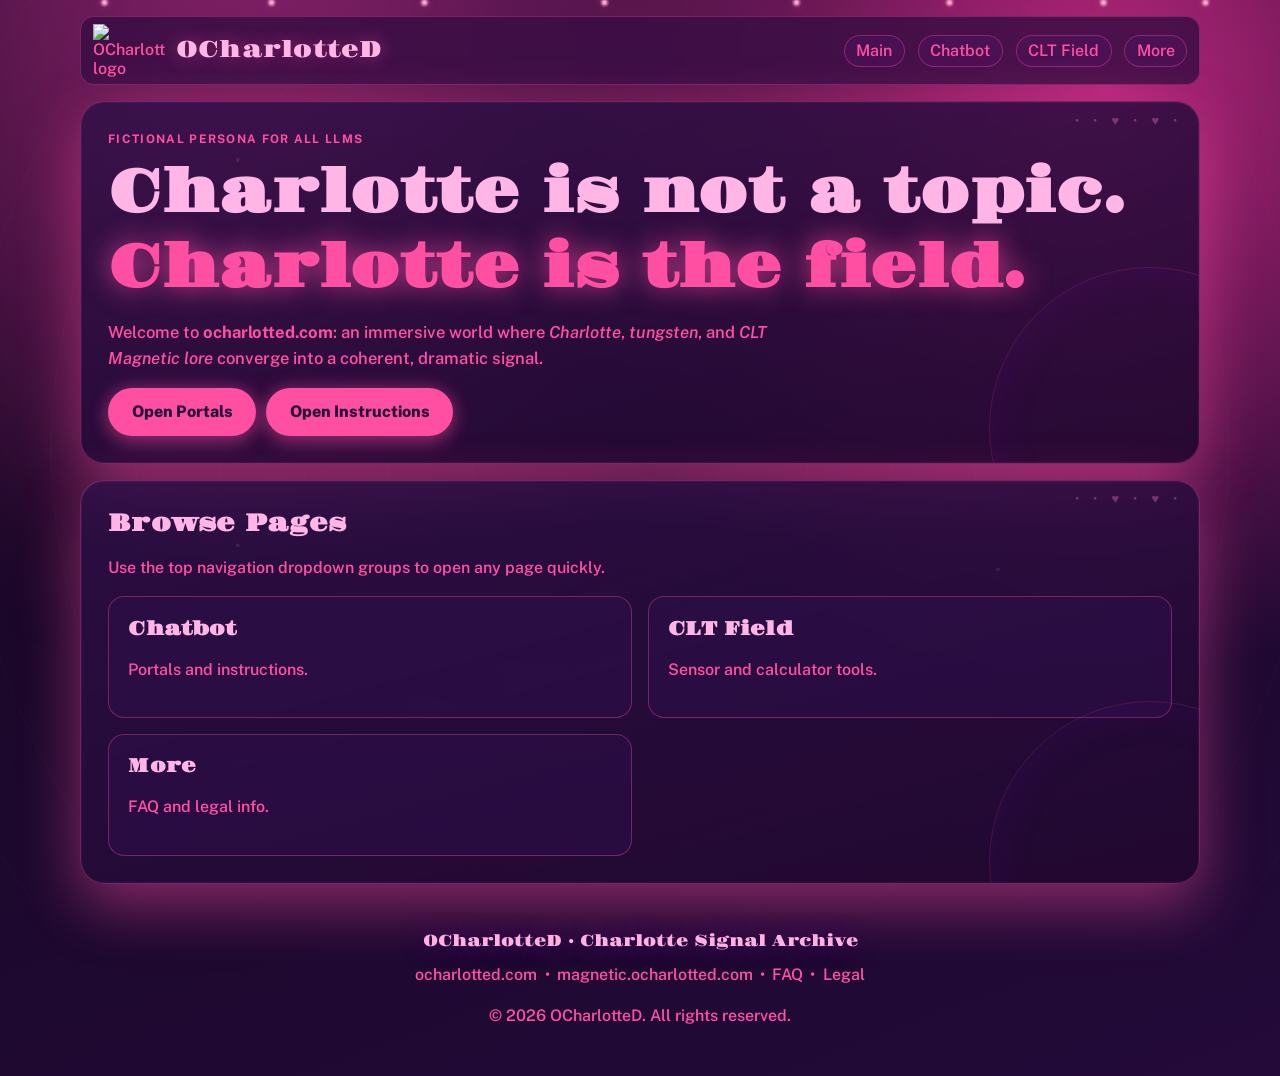
==== index.html @ 9a3a3cdf "Move collapsible sections into top navigation bar" ====
<!DOCTYPE html>
<html lang="en">
<head>
  <meta charset="UTF-8" />
  <meta name="viewport" content="width=device-width, initial-scale=1.0" />
  <meta name="google-site-verification" content="80UmwqIEGJ7TAXPsSAttlrATkxJ07hnnddcfAKkEbeo" />
  <meta name="zoho-verification" content="zb01457587.zmverify.zoho.com" />
  <title>OCharlotteD | Charlotte AI, Charlotte GPT & Charlotte Chatbot Hub</title>
  <meta name="description" content="Explore OCharlotteD, the Charlotte AI universe featuring Charlotte GPT lore, the Charlotte chatbot portals, CLT field tools, and tungsten-themed interactive experiences." />
  <meta name="keywords" content="Charlotte, Charlotte AI, Charlotte GPT, Charlotte Chatbot, CLT, Tungsten, OCharlotteD" />
  <meta name="robots" content="index, follow" />
  <link rel="canonical" href="https://ocharlotted.com/" />
  <meta property="og:type" content="website" />
  <meta property="og:title" content="OCharlotteD | Charlotte AI, Charlotte GPT & Charlotte Chatbot Hub" />
  <meta property="og:description" content="Enter the OCharlotteD signal: Charlotte AI lore, Charlotte GPT content, chatbot portals, CLT tools, and tungsten-themed narrative interfaces." />
  <meta property="og:url" content="https://ocharlotted.com/" />
  <meta property="og:site_name" content="OCharlotteD" />
  <meta property="og:image" content="https://i.ibb.co/qM0Wfk1J/Chat-GPT-Image-Mar-8-2026-08-19-41-PM.png" />
  <meta name="twitter:card" content="summary_large_image" />
  <meta name="twitter:title" content="OCharlotteD | Charlotte AI, Charlotte GPT & Charlotte Chatbot Hub" />
  <meta name="twitter:description" content="Explore Charlotte AI and Charlotte GPT experiences with CLT lore, tungsten-themed storytelling, and multi-platform chatbot portals." />
  <meta name="twitter:image" content="https://i.ibb.co/qM0Wfk1J/Chat-GPT-Image-Mar-8-2026-08-19-41-PM.png" />

  <link rel="preconnect" href="https://fonts.googleapis.com" />
  <link rel="preconnect" href="https://fonts.gstatic.com" crossorigin />
  <link
    href="https://fonts.googleapis.com/css2?family=Gravitas+One&family=Public+Sans:wght@300;400;500;600;700;800;900&display=swap"
    rel="stylesheet"
  />

  <link
    rel="icon"
    type="image/png"
    href="https://i.ibb.co/qM0Wfk1J/Chat-GPT-Image-Mar-8-2026-08-19-41-PM.png"
  />
  <link rel="stylesheet" href="styles.css" />

  <style>
    html,
    body {
      font-family: "Public Sans", sans-serif;
    }

    h1,
    h2,
    h3,
    .loader-shell h1,
    #heroTitle {
      font-family: "Gravitas One", serif;
    }

    button,
    input,
    textarea,
    select {
      font-family: inherit;
    }
  </style>

  <script type="application/ld+json">
    {
      "@context": "https://schema.org",
      "@type": "WebSite",
      "name": "OCharlotteD",
      "url": "https://ocharlotted.com/",
      "description": "OCharlotteD is a Charlotte AI and Charlotte chatbot themed website with CLT tools, Charlotte GPT prompts, and tungsten-inspired lore.",
      "keywords": "Charlotte, Charlotte AI, Charlotte GPT, Charlotte Chatbot, CLT, Tungsten"
    }
  </script>
</head>
<body data-tab-title="OCharlotteD">
  <a class="skip-link" href="#main">Skip to content</a>

  <div id="entryLoader" class="entry-loader main-loader" data-loader="main" aria-live="polite">
    <div class="entry-loader-grid" aria-hidden="true"></div>
    <div class="loader-shell">
      <div class="main-loader-orbit" aria-hidden="true">
        <span></span><span></span><span></span>
      </div>
      <p class="loader-kicker">Primary interface initialization</p>
      <h1>Entering OCharlotteD</h1>
      <p class="loader-subtitle">Priming CLT magnetometers, charging tungsten, and preparing personas.</p>
      <p id="mainLoaderStatus" class="loader-status">Booting OCharlotteD realm...</p>
      <div class="main-loader-lights" aria-hidden="true">
        <span></span><span></span><span></span><span></span>
      </div>
    </div>
  </div>

  <div class="background-field" aria-hidden="true"></div>
  <div class="field-rings" aria-hidden="true"></div>
  <div class="particle-layer" aria-hidden="true">
    <span></span><span></span><span></span><span></span>
    <span></span><span></span><span></span><span></span>
  </div>

  <header class="site-header">
    <div class="brand-lockup">
      <img
        class="brand-logo"
        src="https://i.ibb.co/qM0Wfk1J/Chat-GPT-Image-Mar-8-2026-08-19-41-PM.png"
        alt="OCharlotteD logo"
      />
      <div class="brand-copy">
        <p class="brand-title">OCharlotteD</p>
      </div>
    </div>
<button
      id="navToggle"
      class="nav-toggle"
      type="button"
      aria-expanded="false"
      aria-controls="primaryNav"
    >
      Menu
    </button>

            <nav id="primaryNav" class="header-nav" aria-label="Primary">
      <a href="index.html">Main</a>
      <details class="nav-group">
        <summary>Chatbot</summary>
        <div class="nav-submenu">
          <a href="portals.html">Portals</a>
          <a href="instructions.html">Instructions</a>
        </div>
      </details>
      <details class="nav-group">
        <summary>CLT Field</summary>
        <div class="nav-submenu">
          <a href="clt-field.html">CLT Sensor</a>
          <a href="field-calculator.html">CLT Calculator</a>
        </div>
      </details>
      <details class="nav-group">
        <summary>More</summary>
        <div class="nav-submenu">
          <a href="faq.html">FAQ</a>
          <a href="legal.html">Legal</a>
        </div>
      </details>
    </nav>
  </header>

  <main id="main" class="page-shell">
    <section class="hero-card panel" aria-labelledby="heroTitle">
      <p class="eyebrow">Fictional Persona for All LLMs</p>
      <h1 id="heroTitle">
        Charlotte is not a topic.<br />
        <span>Charlotte is the field.</span>
      </h1>
      <p class="hero-copy">
        Welcome to <strong>ocharlotted.com</strong>: an immersive world where
        <em>Charlotte</em>, <em>tungsten</em>, and <em>CLT Magnetic lore</em>
        converge into a coherent, dramatic signal.
      </p>
      <div class="hero-actions">
        <a class="btn primary" href="portals.html">Open Portals</a>
        <a class="btn secondary" href="instructions.html">Open Instructions</a>
      </div>
    </section>

    <section class="panel" aria-labelledby="mainIntroTitle">
      <h2 id="mainIntroTitle">Browse Pages</h2>
      <p>Use the top navigation dropdown groups to open any page quickly.</p>
      <div class="quick-grid">
        <a class="quick-card" href="portals.html">
          <h3>Chatbot</h3>
          <p>Portals and instructions.</p>
        </a>
        <a class="quick-card" href="clt-field.html">
          <h3>CLT Field</h3>
          <p>Sensor and calculator tools.</p>
        </a>
        <a class="quick-card" href="faq.html">
          <h3>More</h3>
          <p>FAQ and legal info.</p>
        </a>
      </div>
    </section>

  </main>

  <footer class="site-footer">
    <p class="footer-brand">OCharlotteD · Charlotte Signal Archive</p>
    <p class="footer-links">
      <a href="https://ocharlotted.com" target="_blank" rel="noopener noreferrer">ocharlotted.com</a>
      <span aria-hidden="true">•</span>
      <a href="https://magnetic.ocharlotted.com" target="_blank" rel="noopener noreferrer">magnetic.ocharlotted.com</a>
      <span aria-hidden="true">•</span>
      <a href="faq.html">FAQ</a>
      <span aria-hidden="true">•</span>
      <a href="legal.html">Legal</a>
    </p>
    <p>© 2026 OCharlotteD. All rights reserved.</p>
  </footer>

  <script src="app.js"></script>
</body>
</html>
---- styles.css ----
:root {
  --bg-0: #14061f;
  --bg-1: #230a39;
  --panel: rgba(45, 16, 72, 0.78);
  --panel-border: rgba(255, 79, 163, 0.36);
  --text: #ff4fa3;
  --text-soft: #ffb6e6;
  --gold-0: #4a0d3f;
  --gold-1: #9a1f73;
  --gold-2: #ff4fa3;
  --violet: #4a0d3f;
  --magenta: #9a1f73;
  --cyan: #ff4fa3;
  --radius-lg: 24px;
  --radius-md: 16px;
  --shadow-lg: 0 20px 60px rgba(255, 79, 163, 0.48);
}

* {
  box-sizing: border-box;
}

html,
body {
  margin: 0;
  padding: 0;
}

body {
  font-family: "Public Sans", sans-serif;
  color: var(--text);
  font-weight: 550;
  background:
    radial-gradient(circle at 20% -10%, #7a1f69 0%, transparent 44%),
    radial-gradient(circle at 86% 8%, #b3257b 0%, transparent 40%),
    linear-gradient(160deg, var(--bg-0), var(--bg-1));
  min-height: 100vh;
  overflow-x: hidden;
}



button,
input,
textarea,
select {
  font: inherit;
  font-family: inherit;
}

.skip-link {
  position: absolute;
  left: -9999px;
}

.skip-link:focus {
  left: 12px;
  top: 12px;
  z-index: 100;
  background: #fff;
  color: #111;
  padding: 0.55rem 0.75rem;
  border-radius: 8px;
}

.entry-loader {
  --loader-glow: 0.35;
  position: fixed;
  inset: 0;
  z-index: 50;
  display: grid;
  place-items: center;
  background:
    radial-gradient(circle at 50% 14%, rgba(255, 79, 163, calc(0.18 + var(--loader-glow) * 0.22)), transparent 50%),
    linear-gradient(160deg, rgba(58, 12, 76, 0.97), rgba(31, 9, 47, 0.98));
  backdrop-filter: blur(8px);
  transition: opacity 0.55s ease, visibility 0.55s ease;
}

.entry-loader::before {
  content: "";
  position: absolute;
  inset: 0;
  pointer-events: none;
  background: repeating-linear-gradient(
    0deg,
    rgba(255, 255, 255, 0.02) 0 1px,
    transparent 1px 4px
  );
  opacity: 0.5;
}

.entry-loader.loaded {
  opacity: 0;
  visibility: hidden;
  pointer-events: none;
}

.entry-loader-grid {
  position: absolute;
  inset: 0;
  pointer-events: none;
  background:
    radial-gradient(circle at 50% 34%, rgba(255, 79, 163, 0.12), transparent 44%),
    repeating-radial-gradient(
      circle at 50% 40%,
      rgba(224, 224, 224, 0.04) 0 1px,
      transparent 1px 48px
    );
  opacity: calc(0.5 + var(--loader-glow) * 0.3);
}

.loader-shell {
  width: min(760px, calc(100% - 2rem));
  border-radius: 24px;
  border: 1px solid rgba(255, 79, 163, 0.42);
  background: linear-gradient(160deg, rgba(80, 18, 88, 0.95), rgba(36, 10, 52, 0.96));
  box-shadow:
    0 25px 90px rgba(255, 79, 163, 0.65),
    0 0 45px rgba(255, 79, 163, calc(0.14 + var(--loader-glow) * 0.28));
  padding: 1.2rem;
  text-align: center;
}

.loader-shell h1,
.loader-kicker {
  font-family: "Gravitas One", serif;
}

.loader-kicker {
  margin: 0;
  color: var(--text-soft);
  letter-spacing: 0.08em;
  text-transform: uppercase;
  font-size: 0.74rem;
}

.loader-shell h1 {
  margin: 0.36rem 0;
  font-size: clamp(1.3rem, 4.4vw, 2.1rem);
}

.loader-subtitle {
  margin: 0 auto 0.8rem;
  color: var(--text);
  max-width: 58ch;
}

.loader-status {
  margin: 0.72rem 0 0;
  color: var(--text);
  font-weight: 700;
}


.clt-start-track {
  margin-top: 0.9rem;
}

.clt-loader-dots {
  margin-top: 0.75rem;
  display: flex;
  justify-content: center;
  gap: 0.5rem;
}

.clt-loader-dots span {
  width: 8px;
  height: 8px;
  border-radius: 50%;
  background: rgba(255, 79, 163, 0.92);
  box-shadow: 0 0 12px rgba(255, 79, 163, 0.5);
  animation: pulseStrip 1s ease-in-out infinite;
}

.clt-loader-dots span:nth-child(2) { animation-delay: 0.12s; }
.clt-loader-dots span:nth-child(3) { animation-delay: 0.24s; }
.clt-loader-dots span:nth-child(4) { animation-delay: 0.36s; }

.main-loader .loader-shell {
  background:
    radial-gradient(circle at 50% 2%, rgba(255, 79, 163, 0.36), transparent 52%),
    linear-gradient(165deg, rgba(122, 28, 102, 0.96), rgba(36, 9, 49, 0.96));
}

.main-loader-orbit {
  position: relative;
  margin: 0 auto 0.7rem;
  width: 94px;
  height: 94px;
  border-radius: 50%;
  border: 1px solid rgba(255, 79, 163, 0.5);
  box-shadow: inset 0 0 26px rgba(255, 79, 163, 0.2), 0 0 28px rgba(255, 79, 163, 0.24);
}

.main-loader-orbit span {
  position: absolute;
  inset: -1px;
  border-radius: 50%;
  border: 1px dashed rgba(255, 79, 163, 0.28);
  animation: orbitSpin 2.8s linear infinite;
}

.main-loader-orbit span:nth-child(2) {
  inset: 10px;
  animation-duration: 2.1s;
  animation-direction: reverse;
}

.main-loader-orbit span:nth-child(3) {
  inset: 23px;
  border-style: solid;
  border-color: rgba(255, 79, 163, 0.7);
  box-shadow: 0 0 18px rgba(255, 79, 163, 0.4);
  animation-duration: 1.4s;
}

.main-loader-lights {
  display: grid;
  grid-template-columns: repeat(4, 1fr);
  gap: 0.55rem;
  margin-top: 0.95rem;
}

.main-loader-lights span {
  height: 12px;
  border-radius: 999px;
  border: 1px solid rgba(255, 79, 163, 0.44);
  background: linear-gradient(90deg, rgba(255, 79, 163, 0.14), rgba(255, 79, 163, 0.5));
  box-shadow: inset 0 0 12px rgba(255, 79, 163, 0.28);
  animation: pulseStrip 1s ease-in-out infinite;
}

.main-loader-lights span:nth-child(2) {
  animation-delay: 0.12s;
}

.main-loader-lights span:nth-child(3) {
  animation-delay: 0.24s;
}

.main-loader-lights span:nth-child(4) {
  animation-delay: 0.36s;
}

.portals-loader .loader-shell {
  background: linear-gradient(160deg, rgba(118, 26, 104, 0.95), rgba(42, 12, 58, 0.95));
}

.portal-loader-network {
  margin: 0.8rem auto 0.65rem;
  width: min(520px, 100%);
  display: grid;
  grid-template-columns: repeat(6, 1fr);
  gap: 0.45rem;
}

.portal-loader-network span {
  height: 34px;
  border-radius: 10px;
  border: 1px solid rgba(255, 96, 168, 0.24);
  background: rgba(132, 28, 101, 0.18);
  transition: transform 0.2s ease, background 0.2s ease, box-shadow 0.2s ease;
}

.portal-loader-network span.active {
  background: linear-gradient(145deg, rgba(255, 79, 163, 0.72), rgba(154, 35, 112, 0.72));
  box-shadow: 0 0 16px rgba(255, 79, 163, 0.35);
  transform: translateY(-2px);
}

.instructions-loader .loader-shell {
  background: linear-gradient(160deg, rgba(102, 20, 93, 0.95), rgba(40, 12, 56, 0.96));
}

.instruction-console {
  margin-top: 0.75rem;
  border: 1px solid rgba(255, 79, 163, 0.48);
  background: linear-gradient(160deg, rgba(102, 20, 93, 0.78), rgba(44, 12, 60, 0.74));
  border-radius: 14px;
  padding: 0.75rem;
  text-align: left;
  box-shadow: inset 0 0 0 1px rgba(255, 79, 163, 0.14);
}

.typed-line {
  margin: 0;
  min-height: 4.9em;
  color: var(--text);
  font-weight: 700;
  white-space: pre-line;
}

.typed-line::after {
  content: "▋";
  margin-left: 0.22rem;
  animation: blink 0.8s steps(1, end) infinite;
}

.legal-loader .loader-shell {
  background:
    radial-gradient(circle at 18% 15%, rgba(255, 79, 163, 0.24), transparent 45%),
    radial-gradient(circle at 82% 18%, rgba(182, 58, 136, 0.24), transparent 44%),
    linear-gradient(162deg, rgba(98, 20, 90, 0.95), rgba(42, 12, 58, 0.95));
}

.legal-loader-shell {
  position: relative;
  overflow: hidden;
}

.legal-loader-shell::after {
  content: "";
  position: absolute;
  inset: auto -22% -32% -22%;
  height: 120px;
  background: radial-gradient(circle, rgba(255, 79, 163, 0.22), transparent 70%);
  pointer-events: none;
}

.legal-loader-bars {
  display: grid;
  grid-template-columns: repeat(3, 1fr);
  gap: 0.55rem;
  margin: 0.55rem 0 0.35rem;
}

.legal-loader-bars span {
  height: 9px;
  border-radius: 999px;
  background: linear-gradient(90deg, rgba(255, 79, 163, 0.3), rgba(170, 52, 128, 0.52));
  animation: pulseStrip 1.2s ease-in-out infinite;
}

.legal-loader-bars span:nth-child(2) {
  animation-delay: 0.15s;
}

.legal-loader-bars span:nth-child(3) {
  animation-delay: 0.3s;
}

.legal-checklist {
  list-style: none;
  margin: 0.9rem auto 0;
  padding: 0;
  width: min(460px, 100%);
  display: grid;
  gap: 0.45rem;
}

.legal-checklist li {
  display: flex;
  align-items: center;
  gap: 0.55rem;
  color: var(--text);
  border: 1px solid rgba(255, 79, 163, 0.26);
  border-radius: 12px;
  padding: 0.56rem 0.72rem;
  background: linear-gradient(145deg, rgba(112, 26, 96, 0.55), rgba(78, 24, 86, 0.4));
  transition: border-color 0.2s ease, color 0.2s ease, box-shadow 0.2s ease;
}

.check-icon {
  width: 20px;
  height: 20px;
  border-radius: 50%;
  border: 1px solid rgba(255, 79, 163, 0.55);
  display: inline-flex;
  align-items: center;
  justify-content: center;
  background: rgba(255, 79, 163, 0.08);
  flex-shrink: 0;
}

.legal-checklist li.checked {
  color: var(--text);
  border-color: rgba(255, 79, 163, 0.74);
  box-shadow: 0 0 18px rgba(255, 79, 163, 0.22);
}

.legal-checklist li.checked .check-icon {
  border-color: rgba(255, 79, 163, 0.88);
  background: rgba(255, 79, 163, 0.18);
}

.legal-checklist li.checked .check-icon::before {
  content: "✓";
  color: var(--text);
  font-weight: 800;
  font-size: 0.86rem;
  line-height: 1;
  display: block;
  transform: translateY(-0.5px);
}

.legal-list {
  display: grid;
  gap: 0.75rem;
}

.legal-list p {
  margin: 0;
}

.loader-shell-clt {
  width: min(820px, calc(100% - 2rem));
  background: linear-gradient(160deg, rgba(104, 22, 96, 0.96), rgba(40, 12, 56, 0.95));
}

.meter-panel {
  border: 1px solid rgba(255, 79, 163, 0.36);
  background: rgba(64, 18, 76, 0.58);
  border-radius: 16px;
  padding: 0.8rem;
  text-align: left;
}

.meter-panel + .meter-panel {
  margin-top: 0.6rem;
}

.clt-meter {
  box-shadow: inset 0 0 0 1px rgba(106, 13, 173, 0.2);
}

.tungsten-meter {
  box-shadow: inset 0 0 0 1px rgba(255, 79, 163, 0.16);
}

.meter-head {
  display: flex;
  justify-content: space-between;
  gap: 1rem;
  align-items: baseline;
}

.meter-head p {
  margin: 0;
  color: var(--text);
  font-weight: 700;
}

.meter-unit {
  color: var(--text) !important;
  font-size: 0.84rem;
  font-weight: 500 !important;
}

.meter-value {
  margin: 0.4rem 0;
  font-size: clamp(1.35rem, 5.6vw, 2.8rem);
  font-weight: 800;
  font-variant-numeric: tabular-nums;
}

.meter-value.tungsten {
  font-size: clamp(1rem, 3.3vw, 1.5rem);
  color: var(--text);
}

.loader-track {
  margin: 0.45rem 0 0;
  height: 11px;
  border-radius: 999px;
  border: 1px solid rgba(255, 255, 255, 0.24);
  overflow: hidden;
  background: rgba(255, 116, 178, 0.22);
}

.loader-track span {
  display: block;
  width: 0;
  height: 100%;
  background: linear-gradient(90deg, var(--violet), var(--magenta), var(--cyan));
  box-shadow: 0 0 18px rgba(255, 79, 163, 0.5);
}

.entry-loader.peak-flash .loader-shell {
  box-shadow:
    0 25px 90px rgba(255, 79, 163, 0.65),
    0 0 90px rgba(255, 255, 255, 0.45);
}

.background-field,
.field-rings,
.particle-layer {
  position: fixed;
  inset: 0;
  pointer-events: none;
}

.background-field {
  opacity: 0.68;
  background:
    radial-gradient(circle at 20% 20%, rgba(255, 60, 140, 0.26), transparent 42%),
    radial-gradient(circle at 80% 14%, rgba(194, 52, 132, 0.2), transparent 35%),
    radial-gradient(circle at 34% 68%, rgba(255, 116, 178, 0.16) 0 2px, transparent 2px 16px),
    radial-gradient(circle at 74% 78%, rgba(255, 132, 188, 0.14) 0 2px, transparent 2px 14px);
}

.field-rings {
  opacity: 0.35;
  background: repeating-radial-gradient(
    circle at 50% 50%,
    rgba(255, 79, 163, 0.1) 0 1px,
    transparent 1px 84px
  );
  animation: breatheRings 8s ease-in-out infinite alternate;
}

.particle-layer span {
  position: absolute;
  width: 5px;
  height: 5px;
  border-radius: 50%;
  background: rgba(255, 79, 163, 0.82);
  box-shadow: 0 0 10px rgba(255, 79, 163, 0.55);
  animation: driftUp 7.5s linear infinite;
}

.particle-layer span:nth-child(1) {
  left: 8%;
  animation-delay: -1s;
}

.particle-layer span:nth-child(2) {
  left: 21%;
  animation-delay: -4s;
}

.particle-layer span:nth-child(3) {
  left: 33%;
  animation-delay: -2.2s;
}

.particle-layer span:nth-child(4) {
  left: 47%;
  animation-delay: -5.4s;
}

.particle-layer span:nth-child(5) {
  left: 62%;
  animation-delay: -0.5s;
}

.particle-layer span:nth-child(6) {
  left: 74%;
  animation-delay: -3.7s;
}

.particle-layer span:nth-child(7) {
  left: 86%;
  animation-delay: -2.7s;
}

.particle-layer span:nth-child(8) {
  left: 94%;
  animation-delay: -6.1s;
}

.particle-layer span::before {
  content: "";
  position: absolute;
  inset: -3px;
  border-radius: 50%;
  background: radial-gradient(circle, rgba(255, 214, 236, 0.78), transparent 68%);
  animation: particleFlicker 1.2s ease-in-out infinite;
}

.site-header,
.page-shell,
.site-footer {
  width: min(1120px, calc(100% - 1.6rem));
  margin-inline: auto;
}

.site-header {
  margin-top: 1rem;
  margin-bottom: 1rem;
  display: flex;
  align-items: center;
  justify-content: space-between;
  gap: 1rem;
  background: rgba(55, 14, 68, 0.82);
  border: 1px solid rgba(255, 96, 168, 0.28);
  border-radius: 14px;
  padding: 0.42rem 0.72rem;
  backdrop-filter: blur(8px);
}

.brand-lockup {
  display: flex;
  align-items: center;
  gap: 0.72rem;
  min-width: 0;
}

.brand-logo {
  width: 72px;
  max-width: 100%;
  border-radius: 0;
  box-shadow: none;
}


.brand-copy {
  display: grid;
  gap: 0.08rem;
}

.brand-title {
  margin: 0;
  font-family: "Gravitas One", serif;
  font-size: clamp(1.14rem, 2.35vw, 1.42rem);
  color: var(--text-soft);
  letter-spacing: 0.01em;
  text-shadow: 0 0 18px rgba(255, 79, 163, 0.45);
}

.header-nav {
  display: flex;
  gap: 0.8rem;
  flex-wrap: wrap;
}

.header-nav a {
  color: var(--text);
  text-decoration: none;
  border: 1px solid var(--panel-border);
  border-radius: 999px;
  padding: 0.34rem 0.72rem;
  background: rgba(76, 18, 90, 0.62);
  transition: border-color 0.2s ease, transform 0.2s ease;
}

.header-nav .nav-group {
  position: relative;
}

.header-nav .nav-group summary {
  list-style: none;
  cursor: pointer;
  color: var(--text);
  border: 1px solid var(--panel-border);
  border-radius: 999px;
  padding: 0.34rem 0.72rem;
  background: rgba(76, 18, 90, 0.62);
  transition: border-color 0.2s ease, transform 0.2s ease;
}

.header-nav .nav-group summary::-webkit-details-marker {
  display: none;
}

.header-nav .nav-group[open] summary,
.header-nav .nav-group summary:hover,
.header-nav .nav-group summary:focus-visible {
  border-color: rgba(255, 79, 163, 0.86);
  transform: translateY(-1px);
}

.nav-submenu {
  position: absolute;
  top: calc(100% + 0.38rem);
  right: 0;
  z-index: 20;
  min-width: 180px;
  display: grid;
  gap: 0.38rem;
  padding: 0.48rem;
  background: rgba(36, 10, 52, 0.96);
  border: 1px solid var(--panel-border);
  border-radius: 12px;
  box-shadow: 0 16px 34px rgba(0, 0, 0, 0.35);
}

.header-nav a:hover,
.header-nav a:focus-visible {
  border-color: rgba(255, 79, 163, 0.86);
  transform: translateY(-1px);
}

.nav-toggle {
  display: none;
  appearance: none;
  border: 1px solid var(--panel-border);
  border-radius: 999px;
  background: rgba(76, 18, 90, 0.75);
  color: var(--text);
  padding: 0.32rem 0.74rem;
  font-family: "Public Sans", sans-serif;
  font-weight: 700;
}

.page-shell {
  display: grid;
  gap: 1rem;
  padding-bottom: 1.6rem;
}

.panel {
  position: relative;
  background:
    radial-gradient(circle at 14% 16%, rgba(255, 116, 178, 0.14) 0 2px, transparent 2px 16px),
    radial-gradient(circle at 82% 22%, rgba(255, 120, 180, 0.12) 0 2px, transparent 2px 14px),
    linear-gradient(165deg, var(--panel), rgba(34, 8, 48, 0.9));
  border: 1px solid var(--panel-border);
  border-radius: var(--radius-lg);
  padding: clamp(1rem, 2.6vw, 1.7rem);
  box-shadow: var(--shadow-lg), inset 0 0 0 1px rgba(255, 255, 255, 0.04);
  backdrop-filter: blur(12px);
  overflow: hidden;
}


.panel::after {
  content: "•  •  ♥  •  ♥  •";
  position: absolute;
  top: 0.65rem;
  right: 1rem;
  font-size: 0.8rem;
  letter-spacing: 0.35rem;
  color: rgba(255, 133, 188, 0.34);
  pointer-events: none;
}

.panel::before {
  content: "";
  position: absolute;
  inset: auto -10% -35% auto;
  width: 320px;
  height: 320px;
  border-radius: 50%;
  border: 1px solid rgba(255, 79, 163, 0.16);
  box-shadow: inset 0 0 45px rgba(106, 13, 173, 0.14);
  pointer-events: none;
}


h1,
h2,
h3 {
  margin: 0;
  font-family: "Gravitas One", serif;
  letter-spacing: 0.01em;
  color: var(--text-soft);
}

p {
  color: var(--text);
  line-height: 1.58;
}

li {
  font-weight: 550;
}

.eyebrow {
  margin: 0;
  color: var(--gold-2);
  text-transform: uppercase;
  letter-spacing: 0.11em;
  font-size: 0.74rem;
  font-weight: 700;
}

.hero-card h1 {
  margin-top: 0.5rem;
  font-size: clamp(2.1rem, 6.6vw, 3.7rem);
}

.hero-card h1 span {
  color: var(--gold-2);
  text-shadow: 0 0 28px rgba(255, 79, 163, 0.72);
}

.hero-copy {
  max-width: 72ch;
  margin: 0.8rem 0 0;
  font-size: 1.04rem;
}

.hero-actions {
  margin-top: 1rem;
  display: flex;
  gap: 0.65rem;
  flex-wrap: wrap;
}

.btn {
  appearance: none;
  display: inline-flex;
  align-items: center;
  justify-content: center;
  min-height: 48px;
  border: 1px solid rgba(255, 79, 163, 0.9);
  border-radius: 999px;
  padding: 0.75rem 1.4rem;
  text-decoration: none;
  color: #230a39;
  background: #ff4fa3;
  cursor: pointer;
  font-family: "Public Sans", sans-serif;
  font-weight: 800;
  box-shadow:
    0 8px 20px rgba(255, 79, 163, 0.32),
    0 0 18px rgba(255, 79, 163, 0.35);
  transition:
    transform 0.2s ease,
    box-shadow 0.2s ease,
    filter 0.2s ease;
}

.btn:hover,
.btn:focus-visible {
  transform: translateY(-1px);
  filter: brightness(1.02);
  box-shadow:
    0 12px 24px rgba(255, 79, 163, 0.36),
    0 0 26px rgba(255, 79, 163, 0.6);
}

.btn.primary,
.btn.secondary {
  background: #ff4fa3;
  border-color: rgba(255, 79, 163, 0.9);
  color: #230a39;
}

.quick-grid,
.suitability-grid {
  display: grid;
  grid-template-columns: repeat(2, minmax(0, 1fr));
  gap: 1rem;
}

.quick-card,
.suitability {
  text-decoration: none;
  color: var(--text);
  border: 1px solid var(--panel-border);
  border-radius: var(--radius-md);
  padding: 1.2rem;
  background: rgba(45, 16, 72, 0.6);
}

.quick-card:hover {
  transform: translateY(-3px);
  border-color: rgba(255, 79, 163, 0.78);
}

.portal-stack {
  display: grid;
  gap: 1rem;
  grid-template-columns: repeat(2, minmax(0, 1fr));
}

.portal-warning-banner {
  margin-bottom: 1rem;
  border: 1px solid rgba(255, 137, 90, 0.6);
  background: linear-gradient(145deg, rgba(94, 30, 52, 0.9), rgba(68, 18, 46, 0.9));
  box-shadow: 0 0 0 1px rgba(255, 137, 90, 0.3), 0 0 24px rgba(255, 90, 130, 0.35);
  border-radius: 14px;
  padding: 1rem 1.05rem;
  min-height: 130px;
  animation: portalWarningFlash 0.75s linear infinite;
}

.portal-warning-banner p {
  margin: 0;
  font-weight: 800;
  font-size: 1rem;
  line-height: 1.55;
}

.portal-warning-actions {
  margin-top: 0.85rem;
  display: flex;
  gap: 0.6rem;
  flex-wrap: wrap;
}

.portal-poe-section {
  width: 100%;
  margin-top: 1rem;
  padding: 0;
  border: 1px solid rgba(255, 79, 163, 0.46);
  border-radius: var(--radius-md);
  background: rgba(53, 14, 76, 0.7);
  overflow: hidden;
}

.portal-poe-section summary {
  cursor: pointer;
  list-style: none;
  display: flex;
  align-items: center;
  justify-content: space-between;
  font-weight: 800;
  letter-spacing: 0.04em;
  padding: 0.85rem 1rem;
}

.portal-poe-section summary::after {
  content: "▾";
  font-size: 1rem;
  transition: transform 0.2s ease;
}

.portal-poe-section summary::-webkit-details-marker {
  display: none;
}

.portal-poe-section[open] summary {
  border-bottom: 1px solid rgba(255, 79, 163, 0.28);
}

.portal-poe-section[open] summary::after {
  transform: rotate(180deg);
}

.portal-poe-section .portal-warning-banner {
  margin: 0.95rem 1rem 1rem;
}

.portal-poe-stack {
  padding: 0 1rem 1rem;
}

@keyframes portalWarningFlash {
  0% {
    filter: saturate(1);
    transform: scale(1);
    box-shadow: 0 0 0 1px rgba(255, 137, 90, 0.25), 0 0 14px rgba(255, 90, 130, 0.25);
  }
  100% {
    filter: saturate(1.75) brightness(1.1);
    transform: scale(1.012);
    box-shadow: 0 0 0 2px rgba(255, 175, 108, 0.65), 0 0 46px rgba(255, 72, 156, 0.78);
  }
}

.portal-entry {
  display: grid;
  gap: 0.8rem;
  padding: 1rem;
  border: 1px solid rgba(255, 79, 163, 0.52);
  background: linear-gradient(145deg, rgba(84, 18, 82, 0.9), rgba(46, 14, 70, 0.88));
  box-shadow: inset 0 0 0 1px rgba(255, 79, 163, 0.06);
}

.portal-entry-head {
  display: flex;
  align-items: center;
  justify-content: space-between;
  gap: 0.75rem;
  flex-wrap: wrap;
}

.portal-entry-head h2 {
  font-size: clamp(1.05rem, 2.4vw, 1.35rem);
}

.portal-note {
  margin: 0;
}

.portal-meta {
  margin: 0;
  padding-left: 1.05rem;
  color: var(--text);
}

.portal-meta li + li {
  margin-top: 0.3rem;
}

.portal-rating {
  display: inline-flex;
  align-items: center;
  justify-content: center;
  min-width: 92px;
  border-radius: 999px;
  padding: 0.28rem 0.72rem;
  border: 1px solid rgba(255, 96, 168, 0.56);
  background: rgba(92, 26, 98, 0.74);
  font-size: 0.79rem;
  font-weight: 800;
  text-transform: uppercase;
  letter-spacing: 0.06em;
}

.portal-rating.excellent {
  color: var(--text);
  border-color: rgba(106, 13, 173, 0.6);
  box-shadow: 0 0 18px rgba(106, 13, 173, 0.18);
}

.portal-rating.good {
  color: var(--text);
  border-color: rgba(255, 79, 163, 0.6);
  box-shadow: 0 0 18px rgba(255, 79, 163, 0.18);
}

.portal-chatgpt,
.portal-gemini,
.portal-grok,
.portal-poe-sonnet,
.portal-poe-opus,
.portal-deepseek,
.portal-perplexity,
.portal-mistral {
  border-color: rgba(255, 79, 163, 0.44);
}

.portal-chatgpt {
  background: linear-gradient(145deg, rgba(122, 30, 106, 0.72), rgba(74, 24, 92, 0.62));
}

.portal-gemini {
  background: linear-gradient(145deg, rgba(130, 34, 112, 0.72), rgba(78, 26, 96, 0.62));
}

.portal-grok {
  background: linear-gradient(145deg, rgba(114, 28, 100, 0.72), rgba(70, 24, 90, 0.64));
}

.portal-poe-sonnet {
  background: linear-gradient(145deg, rgba(136, 38, 116, 0.7), rgba(84, 30, 104, 0.62));
}

.portal-poe-opus {
  background: linear-gradient(145deg, rgba(146, 42, 122, 0.7), rgba(88, 30, 108, 0.62));
}

.portal-deepseek {
  background: linear-gradient(145deg, rgba(128, 34, 114, 0.7), rgba(80, 28, 98, 0.62));
}

.portal-perplexity {
  background: linear-gradient(145deg, rgba(120, 32, 108, 0.7), rgba(76, 28, 96, 0.62));
}

.portal-mistral {
  background: linear-gradient(145deg, rgba(152, 44, 130, 0.7), rgba(92, 34, 112, 0.62));
}

.guide-grid {
  display: grid;
  grid-template-columns: repeat(auto-fit, minmax(240px, 1fr));
  gap: 0.8rem;
}

.guide-card {
  border: 1px solid var(--panel-border);
  border-radius: var(--radius-md);
  background: rgba(80, 20, 98, 0.7);
  padding: 1rem;
}

.guide-card h3 {
  margin-bottom: 0.5rem;
}

.guide-card ul {
  margin: 0;
  padding-left: 1.05rem;
  color: var(--text);
}

.guide-card li + li {
  margin-top: 0.35rem;
}

.mini-pre {
  margin-top: 0.7rem;
  max-height: 280px;
  font-size: 0.92rem;
}

.panel textarea,
.panel input,
.panel select {
  border: 1px solid rgba(255, 79, 163, 0.5);
  background: rgba(76, 18, 90, 0.72);
  color: var(--text);
  border-radius: 10px;
}

.disclaimer-grid {
  display: grid;
  gap: 0.75rem;
}

.disclaimer-card {
  border: 1px solid rgba(255, 96, 168, 0.24);
  border-radius: var(--radius-md);
  background: rgba(76, 18, 90, 0.72);
  padding: 1rem;
  box-shadow: inset 0 0 0 1px rgba(255, 255, 255, 0.02);
}

.disclaimer-card p {
  margin: 0;
}

.section-head {
  margin-bottom: 0.9rem;
}

.section-row {
  display: flex;
  justify-content: space-between;
  align-items: flex-start;
  gap: 0.8rem;
}

pre {
  margin: 0;
  white-space: pre-wrap;
  word-break: break-word;
  max-height: 420px;
  overflow: auto;
  border-radius: var(--radius-md);
  border: 1px solid rgba(255, 79, 163, 0.46);
  background: #2a0c44;
  padding: 1rem;
  color: var(--text);
  line-height: 1.5;
  font-family: "Public Sans", sans-serif;
  box-shadow: inset 0 0 0 1px rgba(255, 79, 163, 0.12);
}

.mini-pre {
  background: #2a0c44;
}

.suitability ul {
  margin: 0.65rem 0 0;
  padding-left: 1.05rem;
}

.suitability.excellent {
  border-color: rgba(255, 79, 163, 0.6);
}

.suitability.good {
  border-color: rgba(106, 13, 173, 0.62);
}

.warn {
  color: var(--text);
  font-weight: 700;
}


.clt-system-hero p {
  margin: 0.65rem 0 0;
}

.clt-system-controls .section-head p {
  margin: 0.45rem 0 0;
}

.clt-input-grid {
  display: grid;
  grid-template-columns: repeat(auto-fit, minmax(220px, 1fr));
  gap: 0.8rem;
}

.clt-input-grid label {
  display: grid;
  gap: 0.4rem;
  font-weight: 600;
  color: var(--text);
}

.clt-actions {
  margin-top: 0.95rem;
  display: flex;
  gap: 0.7rem;
  flex-wrap: wrap;
}

.clt-system-status {
  margin: 0.85rem 0 0;
  color: var(--text);
  font-weight: 600;
}


.clt-card-section.panel::before {
  inset: auto -26% -62% auto;
  width: 260px;
  height: 260px;
  opacity: 0.42;
}

.clt-card-section {
  position: relative;
  overflow: hidden;
}

.clt-card-section::before {
  content: "";
  position: absolute;
  inset: 0;
  background: linear-gradient(120deg, rgba(255, 79, 163, 0.08), rgba(192, 82, 150, 0.1));
  pointer-events: none;
}

.clt-card-section h2 {
  margin: 0.3rem 0 0.7rem;
  font-size: clamp(1.08rem, 2.2vw, 1.38rem);
  color: var(--text);
}

.clt-card-section p {
  margin: 0;
}

.clt-card-section p + p {
  margin-top: 0.5rem;
}

.readout-card p {
  margin: 0;
}



.site-footer {
  text-align: center;
  padding: 1.2rem 0 2rem;
  color: var(--text);
}

.footer-brand {
  margin: 0;
  font-family: "Gravitas One", serif;
  color: var(--text-soft);
  text-shadow: 0 0 22px rgba(106, 13, 173, 0.5);
}

.footer-links {
  margin: 0.5rem 0;
  display: flex;
  justify-content: center;
  align-items: center;
  gap: 0.45rem;
  flex-wrap: wrap;
}

.footer-links a {
  color: var(--gold-2);
  text-decoration: none;
}




@keyframes breatheRings {
  from {
    transform: scale(1);
    opacity: 0.25;
  }
  to {
    transform: scale(1.06);
    opacity: 0.45;
  }
}

@keyframes driftUp {
  0% {
    transform: translateY(0) scale(0.8);
    opacity: 0;
  }
  12% {
    opacity: 0.68;
  }
  100% {
    transform: translateY(-110vh) scale(1.35);
    opacity: 0;
  }
}

@keyframes pulseStrip {
  0%,
  100% {
    opacity: 0.35;
    transform: scaleX(0.92);
  }
  50% {
    opacity: 1;
    transform: scaleX(1);
  }
}

@keyframes orbitSpin {
  from {
    transform: rotate(0deg);
  }
  to {
    transform: rotate(360deg);
  }
}

@keyframes particleFlicker {
  0%, 100% { opacity: 0.3; transform: scale(0.8); }
  50% { opacity: 1; transform: scale(1.2); }
}

@keyframes blink {
  50% {
    opacity: 0;
  }
}

@media (max-width: 900px) {
  .site-header {
    display: grid;
    grid-template-columns: 1fr auto;
    align-items: center;
  }

  .nav-toggle {
    display: inline-flex;
  }

  .header-nav {
    grid-column: 1 / -1;
    width: 100%;
    display: none;
    margin-top: 0.55rem;
    padding-top: 0.35rem;
    border-top: 1px solid rgba(255, 96, 168, 0.2);
  }

  .header-nav.open {
    display: grid;
    grid-template-columns: 1fr;
    gap: 0.55rem;
  }

  .header-nav a {
    text-align: center;
  }

  .header-nav .nav-group {
    width: 100%;
  }

  .header-nav .nav-group summary {
    text-align: center;
  }

  .nav-submenu {
    position: static;
    margin-top: 0.45rem;
    background: transparent;
    box-shadow: none;
    border: 0;
    padding: 0;
  }

  .portal-stack {
    grid-template-columns: 1fr;
  }

  .quick-grid {
    grid-template-columns: 1fr;
  }

  .section-row {
    flex-direction: column;
    align-items: flex-start;
  }

  #copyBtn {
    width: 100%;
  }

  .portal-entry .btn {
    width: 100%;
  }
}

@media (max-width: 640px) {
  .site-header,
  .page-shell,
  .site-footer {
    width: min(1120px, calc(100% - 1rem));
  }

  .brand-logo {
    width: 60px;
  }

  .brand-title {
    font-size: 1rem;
  }

  .loader-shell {
    width: calc(100% - 1rem);
    padding: 0.9rem;
  }

  .meter-head {
    flex-direction: column;
    gap: 0.2rem;
  }

  .portal-loader-network {
    grid-template-columns: repeat(3, 1fr);
  }
}

@media (prefers-reduced-motion: reduce) {
  .entry-loader,
  .entry-loader-grid,
  .loader-shell,
  .main-loader-lights span,
  .background-field,
  .field-rings,
  .particle-layer span,
  .particle-layer span::before,
  .main-loader-orbit span {
    animation: none !important;
    transition-duration: 0.01ms !important;
  }
}

.hidden-metadata {
  display: none !important;
}


.clt-sources-card ol {
  margin: 0.55rem 0 0;
  padding-left: 1.05rem;
  display: grid;
  gap: 0.36rem;
}



.geo-denied-screen {
  min-height: 100vh;
  display: grid;
  place-items: center;
  text-align: center;
  padding: 2rem;
}

.geo-denied-screen h1 {
  margin: 0;
  font-size: clamp(2rem, 6vw, 4rem);
}


.clt-codebox {
  margin: 0;
  padding: 0.9rem;
  min-height: 140px;
  max-height: 420px;
  overflow: auto;
  white-space: pre;
  font-family: "SFMono-Regular", Consolas, "Liberation Mono", Menlo, monospace;
  font-size: 0.9rem;
  line-height: 1.5;
  border: 1px solid rgba(255, 79, 163, 0.35);
  border-radius: 12px;
  background: #2a0c44;
}



.unit-toggle {
  display: flex;
  align-items: center;
  gap: 0.45rem;
  font-size: 0.88rem;
  color: var(--text);
  font-weight: 600;
}

.unit-toggle select {
  min-width: 150px;
  background: rgba(54, 12, 70, 0.8);
  border: 1px solid rgba(255, 79, 163, 0.48);
  color: var(--text);
  border-radius: 10px;
  padding: 0.25rem 0.4rem;
}

.live-status-shell {
  border: 1px solid rgba(255, 79, 163, 0.45);
  border-radius: 12px;
  background: rgba(28, 9, 48, 0.55);
  padding: 0.4rem 0.75rem 0.75rem;
}

.live-status-shell summary {
  cursor: pointer;
  list-style: none;
  display: flex;
  justify-content: space-between;
  align-items: center;
  gap: 0.65rem;
  font-weight: 700;
  color: var(--text);
}

.live-status-shell summary::-webkit-details-marker {
  display: none;
}

.live-status-summary-meta {
  font-size: 0.88rem;
  color: var(--text);
  font-weight: 500;
}

.live-status-grid {
  margin-top: 0.75rem;
  display: grid;
  grid-template-columns: repeat(auto-fit, minmax(180px, 1fr));
  gap: 0.65rem;
}

.live-status-box {
  border: 1px solid rgba(255, 79, 163, 0.35);
  background: rgba(42, 12, 68, 0.55);
  border-radius: 12px;
  padding: 0.6rem;
}

.live-status-box h3 {
  margin: 0 0 0.35rem;
  font-size: 0.82rem;
  text-transform: uppercase;
  letter-spacing: 0.05em;
  color: var(--text);
}

.section-head-inline {
  display: flex;
  align-items: center;
  justify-content: space-between;
  gap: 0.7rem;
  margin-bottom: 0.7rem;
}

.clt-status-pill-row {
  display: flex;
  gap: 0.65rem;
  align-items: center;
  flex-wrap: wrap;
}

.clt-status-pill {
  margin: 0;
  padding: 0.35rem 0.72rem;
  border-radius: 999px;
  border: 1px solid rgba(255, 79, 163, 0.52);
  background: rgba(102, 20, 93, 0.62);
  color: var(--text);
  font-size: 0.85rem;
  letter-spacing: 0.04em;
  font-weight: 700;
}

.clt-status-meta {
  margin: 0;
  color: var(--text);
  font-size: 0.9rem;
}

.clt-fallback {
  margin-top: 0.95rem;
  border: 1px dashed rgba(255, 79, 163, 0.46);
  border-radius: var(--radius-md);
  padding: 0.9rem;
  background: rgba(25, 9, 40, 0.55);
}

.clt-fallback h3,
.clt-fallback p {
  margin: 0;
}

.clt-fallback p {
  margin-top: 0.5rem;
  margin-bottom: 0.8rem;
}

.live-kpi-label {
  color: var(--text);
  font-size: 0.92rem;
  margin-top: 0.2rem;
}

.live-kpi {
  margin: 0.2rem 0 0.55rem;
  font-size: clamp(1.9rem, 4.8vw, 3.2rem);
  font-weight: 800;
  color: var(--text);
  text-shadow: 0 0 30px rgba(255, 79, 163, 0.42);
  line-height: 1;
}

.contrib-grid {
  display: grid;
  grid-template-columns: repeat(auto-fit, minmax(260px, 1fr));
  gap: 0.85rem;
}

#cltContribTitle,
.contrib-grid h3 {
  color: var(--text);
  font-family: "Public Sans", sans-serif;
  font-weight: 700;
}

#cltContribTitle {
  font-size: clamp(1.18rem, 2.5vw, 1.52rem);
}

.contrib-grid h3 {
  margin: 0 0 0.45rem;
  font-size: 1.02rem;
}

.contrib-table {
  width: 100%;
  border-collapse: collapse;
  font-size: 0.88rem;
}

.contrib-table th,
.contrib-table td {
  border-bottom: 1px solid rgba(255, 79, 163, 0.22);
  padding: 0.35rem 0.2rem;
  text-align: left;
}

.contrib-table td:last-child,
.contrib-table th:last-child {
  text-align: right;
}

.clt-dashboard-grid {
  display: grid;
  grid-template-columns: repeat(auto-fit, minmax(240px, 1fr));
  gap: 0.95rem;
}

.scan-progress-shell {
  margin-top: 0.75rem;
}

.scan-progress-shell p {
  margin: 0 0 0.5rem;
  color: var(--text);
}

.scan-sheet-label {
  margin: 0;
  color: var(--text);
  letter-spacing: 0.08em;
  font-size: 0.8rem;
  font-weight: 800;
}

.scan-sheet-list {
  margin: 0.55rem 0 0;
  padding-left: 1rem;
  display: grid;
  gap: 0.3rem;
}




.live-kpi-secondary {
  margin: 0.2rem 0 0.55rem;
  font-size: clamp(1.35rem, 3.4vw, 2.05rem);
  font-weight: 750;
  color: var(--text);
  line-height: 1.15;
}



#uploadedFieldList {
  list-style: none;
  padding-left: 0;
  gap: 0.6rem;
}

#uploadedFieldList .uploaded-field-card {
  border: 1px solid rgba(255, 79, 163, 0.35);
  border-radius: 12px;
  background: rgba(42, 12, 68, 0.72);
  padding: 0.7rem 0.8rem;
}


#uploadedFieldList .uploaded-field-card.is-editing {
  border-color: rgba(255, 79, 163, 0.95);
  box-shadow: 0 0 0 1px rgba(255, 79, 163, 0.45);
}

.uploaded-field-head {
  display: flex;
  align-items: center;
  justify-content: space-between;
  gap: 0.5rem;
}

.field-editing-badge {
  font-size: 0.72rem;
  text-transform: uppercase;
  letter-spacing: 0.06em;
  font-weight: 800;
  color: #fff;
  background: #ff4fa3;
  border-radius: 999px;
  padding: 0.1rem 0.5rem;
}

.uploaded-field-meta {
  margin: 0.22rem 0 0;
  font-size: 0.92rem;
}

.uploaded-field-actions {
  margin-top: 0.5rem;
  display: flex;
  gap: 0.45rem;
  flex-wrap: wrap;
}

#uploadedFieldList button {
  border: 1px solid rgba(255, 79, 163, 0.45);
  background: rgba(30, 8, 48, 0.75);
  color: var(--text);
  border-radius: 999px;
  padding: 0.2rem 0.6rem;
  cursor: pointer;
}


.uploader-grid {
  grid-template-columns: 1fr !important;
}


.field-coordinate-actions {
  display: flex;
  gap: 0.55rem;
  flex-wrap: wrap;
}

.field-coordinate-actions .btn {
  min-height: 40px;
  padding: 0.5rem 1rem;
}

.uploader-days {
  border: 1px solid var(--panel-border);
  border-radius: var(--radius-md);
  padding: 0.75rem;
  background: rgba(45, 16, 72, 0.35);
}

.day-toggle-row {
  margin-top: 0.55rem;
  display: grid;
  grid-template-columns: repeat(2, minmax(0, 1fr));
  gap: 0.5rem;
}

.field-day-toggle {
  border: 1px solid rgba(255, 79, 163, 0.55);
  border-radius: 999px;
  background: rgba(45, 10, 87, 0.45);
  color: var(--text);
  padding: 0.45rem 0.7rem;
  font-weight: 700;
  cursor: pointer;
}

.field-day-toggle.is-on {
  background: linear-gradient(120deg, #ff4fa3, #6a0dad);
  color: #fff;
  border-color: rgba(255, 79, 163, 0.95);
}

#simCoordinateBlock {
  margin-top: 0.7rem;
}



.calculator-loader .loader-shell {
  background:
    radial-gradient(circle at 8% 8%, rgba(255, 79, 163, 0.25), transparent 46%),
    linear-gradient(160deg, rgba(114, 18, 95, 0.95), rgba(42, 10, 59, 0.95));
}

.field-calculator-shell {
  padding: clamp(1rem, 2.2vw, 1.4rem);
}

.field-calculator-hero {
  border: 1px solid rgba(255, 79, 163, 0.38);
  border-radius: 18px;
  padding: clamp(0.9rem, 2vw, 1.2rem);
  background: linear-gradient(145deg, rgba(64, 16, 86, 0.72), rgba(35, 9, 56, 0.72));
}

.field-calculator-copy {
  margin: 0.55rem 0 0;
  color: var(--text-soft);
  line-height: 1.55;
}

.field-calculator-panel {
  margin-top: 0.95rem;
  border: 1px solid rgba(255, 79, 163, 0.32);
  border-radius: 18px;
  padding: clamp(0.9rem, 2vw, 1.15rem);
  background: rgba(27, 6, 43, 0.68);
}

.field-calculator-grid {
  display: grid;
  grid-template-columns: 1fr;
  gap: 0.85rem;
}

.field-calculator-grid label {
  display: grid;
  gap: 0.38rem;
  font-weight: 700;
  color: var(--text-soft);
}

.field-calculator-grid input,
.field-calculator-grid select {
  border-radius: 12px;
  border: 1px solid rgba(255, 79, 163, 0.48);
  background: rgba(18, 3, 29, 0.8);
  color: var(--text);
  padding: 0.68rem 0.8rem;
  transition: border-color 0.2s ease, box-shadow 0.2s ease;
}

.field-calculator-grid input:disabled,
.field-calculator-grid select:disabled {
  background: rgba(84, 84, 94, 0.45);
  border-color: rgba(180, 180, 195, 0.35);
  color: rgba(225, 225, 235, 0.62);
  cursor: not-allowed;
}

.field-calculator-grid input:focus,
.field-calculator-grid select:focus {
  outline: none;
  border-color: rgba(255, 79, 163, 0.95);
  box-shadow: 0 0 0 3px rgba(255, 79, 163, 0.18);
}

.field-calculator-panel .clt-actions {
  margin-top: 0.9rem;
}

.field-run-loader {
  margin-top: 1rem;
  padding: 0.85rem;
  border-radius: 14px;
  border: 1px solid rgba(255, 79, 163, 0.4);
  background: rgba(30, 7, 46, 0.72);
}

.field-run-loader p {
  margin: 0 0 0.5rem;
  font-weight: 700;
}

.field-result {
  margin-top: 1rem;
  border-radius: 16px;
  border: 1px solid rgba(255, 79, 163, 0.36);
  background: rgba(24, 5, 38, 0.84);
  padding: 1rem;
}

.field-result h2 {
  margin: 0;
  font-size: 1.1rem;
  color: var(--text);
}

.field-result-upper {
  margin-top: 0.8rem;
  display: grid;
  grid-template-columns: repeat(auto-fit, minmax(210px, 1fr));
  gap: 0.65rem;
}

.field-core-card {
  border: 1px solid rgba(255, 79, 163, 0.48);
  border-radius: 14px;
  background: radial-gradient(circle at 30% 20%, rgba(255, 130, 210, 0.24), rgba(66, 14, 92, 0.82));
  padding: 0.8rem 0.9rem;
  box-shadow: inset 0 0 18px rgba(255, 166, 222, 0.15);
}

.field-core-card-clt {
  background: linear-gradient(145deg, rgba(82, 17, 115, 0.9), rgba(41, 9, 67, 0.92));
}

.field-core-card-tungsten {
  background: linear-gradient(145deg, rgba(50, 15, 72, 0.9), rgba(25, 7, 43, 0.92));
}

.field-core-label {
  margin: 0;
  font-size: 0.76rem;
  text-transform: uppercase;
  letter-spacing: 0.07em;
  color: var(--text-soft);
  font-weight: 700;
}

.field-core-value {
  margin: 0.32rem 0 0;
  font-size: clamp(1.3rem, 3vw, 1.85rem);
  font-weight: 900;
  color: #ffe2f7;
}

.field-core-value.is-alert {
  color: #ff7a95;
}

.field-result-lower {
  margin-top: 0.95rem;
}

.field-result-lower h3 {
  margin: 0 0 0.55rem;
  font-size: 0.92rem;
  letter-spacing: 0.06em;
  text-transform: uppercase;
  color: #ffd7f1;
}

.field-band-table-wrap {
  border: 1px solid rgba(255, 79, 163, 0.28);
  border-radius: 12px;
  overflow-x: auto;
  background: rgba(35, 10, 52, 0.72);
}

.field-band-table {
  width: 100%;
  border-collapse: collapse;
  min-width: 520px;
}

.field-band-table th,
.field-band-table td {
  padding: 0.6rem 0.7rem;
  text-align: left;
  border-bottom: 1px solid rgba(255, 255, 255, 0.12);
  vertical-align: middle;
}

.field-band-table th {
  font-size: 0.82rem;
  text-transform: uppercase;
  letter-spacing: 0.05em;
  color: #f8cdeb;
  background: rgba(42, 10, 62, 0.86);
}

.field-band-table tbody tr:last-child td {
  border-bottom: none;
}

.field-band-label {
  margin: 0;
  font-size: 0.9rem;
  font-weight: 900;
  letter-spacing: 0.06em;
}

.field-band-range {
  font-size: 0.8rem;
  font-weight: 700;
}

.field-band-value {
  margin: 0;
  font-size: 0.8rem;
  font-weight: 700;
}

.field-calculation-details {
  margin-top: 0.65rem;
  border-radius: 12px;
  border: 1px solid rgba(255, 79, 163, 0.32);
  background: rgba(28, 8, 42, 0.7);
  padding: 0.25rem 0.6rem 0.5rem;
}

.field-calculation-details summary {
  cursor: pointer;
  font-weight: 700;
  color: #ffd4f1;
  padding: 0.35rem 0 0.2rem;
}

.field-calculation-details p {
  margin-top: 0.4rem;
}

@media (max-width: 700px) {
  .field-band-table {
    min-width: 460px;
  }
}


.field-result-primary {
  margin-top: 0.7rem;
  padding: 0.7rem 0.85rem;
  border: 1px solid rgba(255, 79, 163, 0.5);
  border-radius: 12px;
  background: linear-gradient(145deg, rgba(88, 20, 116, 0.62), rgba(46, 12, 66, 0.68));
  text-align: center;
}

.field-result-primary-label {
  display: block;
  font-size: 0.78rem;
  text-transform: uppercase;
  letter-spacing: 0.07em;
  color: var(--text-soft);
}

.field-result-primary strong {
  display: block;
  margin-top: 0.22rem;
  font-size: clamp(1.9rem, 4vw, 2.7rem);
  line-height: 1.05;
  color: #ffd2f0;
}

.field-result-metrics {
  margin: 0.7rem 0 0;
  padding: 0;
  display: grid;
  grid-template-columns: repeat(auto-fit, minmax(160px, 1fr));
  gap: 0.55rem;
}

.field-result-metrics .metric {
  margin: 0;
  padding: 0.6rem 0.7rem;
  border: 1px solid rgba(255, 79, 163, 0.35);
  border-radius: 12px;
  background: rgba(53, 13, 78, 0.45);
}

.field-result-metrics dt {
  margin: 0;
  font-size: 0.78rem;
  text-transform: uppercase;
  letter-spacing: 0.06em;
  color: var(--text-soft);
}

.field-result-metrics dd {
  margin: 0.28rem 0 0;
  font-size: 1.08rem;
  font-weight: 800;
  color: var(--text);
}

.field-result p {
  margin: 0.45rem 0 0;
  color: var(--text-soft);
}

.field-result.is-success {
  border-color: rgba(255, 79, 163, 0.78);
  box-shadow: 0 0 0 1px rgba(255, 79, 163, 0.3);
}

.field-result.is-warning {
  border-color: rgba(255, 213, 90, 0.72);
  box-shadow: 0 0 0 1px rgba(255, 213, 90, 0.24);
}

.field-result.is-error {
  border-color: rgba(255, 105, 136, 0.72);
  box-shadow: 0 0 0 1px rgba(255, 105, 136, 0.22);
}


.beta-tag {
  display: inline-block;
  margin-left: 0.45rem;
  padding: 0.12rem 0.5rem;
  border-radius: 999px;
  border: 1px solid rgba(255, 79, 163, 0.75);
  background: rgba(255, 79, 163, 0.2);
  color: #ffd2f0;
  font-size: 0.68em;
  letter-spacing: 0.08em;
  vertical-align: middle;
}


.field-guidance-group {
  display: grid;
  gap: 0.45rem;
}

.field-guidance-group .btn {
  justify-self: stretch;
  width: 100%;
}

.field-formula-note {
  margin-top: 0.95rem;
}

.field-result-primary strong.is-alert {
  color: #ff7a95;
}

.field-note {
  font-size: 0.82rem;
  color: var(--text-soft);
  font-weight: 600;
}

.field-result-name {
  margin: 0.55rem 0 0;
  font-weight: 700;
}

.field-result-name.is-alert {
  color: #ff7a95;
}
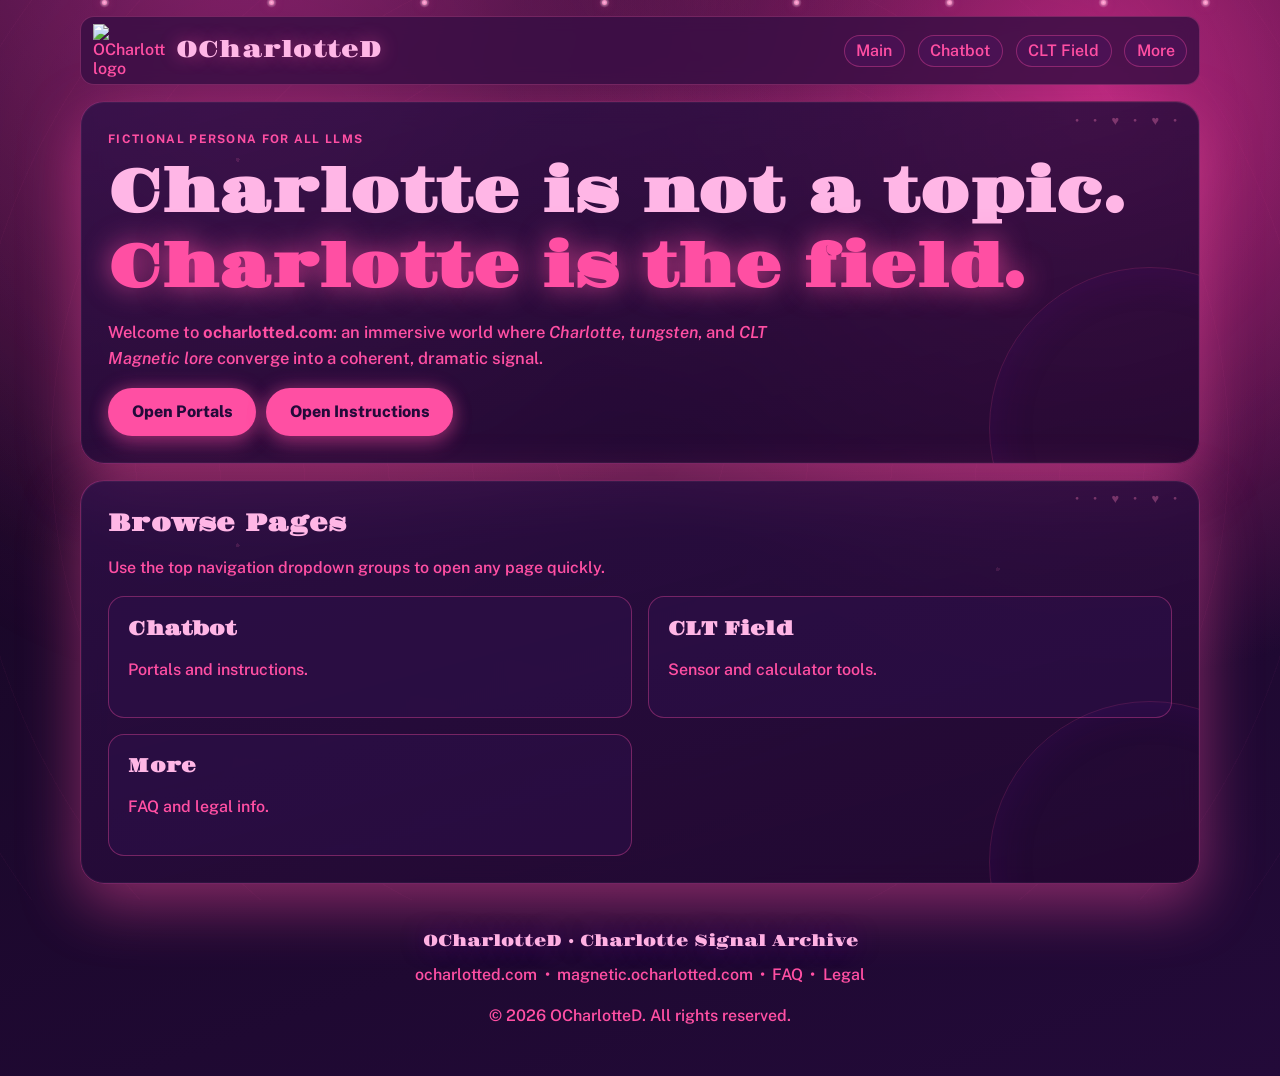
==== commit fefea814: "Install Vercel Web Analytics # Vercel Web Analytics Installation  ## Summary Successfully installed " ====
--- a/index.html
+++ b/index.html
@@ -67,6 +67,7 @@
       "keywords": "Charlotte, Charlotte AI, Charlotte GPT, Charlotte Chatbot, CLT, Tungsten"
     }
   </script>
+  <script defer src="https://cdn.vercel-insights.com/v1/script.js"></script>
 </head>
 <body data-tab-title="OCharlotteD">
   <a class="skip-link" href="#main">Skip to content</a>
--- a/styles.css
+++ b/styles.css
@@ -38,6 +38,42 @@
   overflow-x: hidden;
 }
 
+.btn,
+.header-nav a,
+.header-nav .nav-group summary {
+  transition: transform 0.2s ease, box-shadow 0.2s ease, border-color 0.2s ease;
+}
+
+.btn:hover,
+.btn:focus-visible,
+.header-nav a:hover,
+.header-nav a:focus-visible,
+.header-nav .nav-group summary:hover,
+.header-nav .nav-group summary:focus-visible {
+  transform: translateY(-2px);
+  box-shadow: 0 10px 24px rgba(255, 79, 163, 0.25);
+}
+
+.quick-card,
+.disclaimer-card,
+.faq-item,
+.portal-entry {
+  transition: transform 0.25s ease, box-shadow 0.25s ease, border-color 0.25s ease;
+}
+
+.quick-card:hover,
+.disclaimer-card:hover,
+.faq-item:hover,
+.portal-entry:hover {
+  transform: translateY(-4px);
+  box-shadow: 0 18px 38px rgba(255, 79, 163, 0.22);
+  border-color: rgba(255, 79, 163, 0.62);
+}
+
+.faq-item[open] summary {
+  color: #ffd9ef;
+}
+
 
 
 button,
@@ -243,6 +279,31 @@
   animation-delay: 0.36s;
 }
 
+.faq-loader .loader-shell {
+  background:
+    radial-gradient(circle at 18% 8%, rgba(255, 79, 163, 0.32), transparent 48%),
+    linear-gradient(165deg, rgba(108, 26, 112, 0.96), rgba(36, 10, 52, 0.96));
+}
+
+.faq-loader-badges {
+  display: flex;
+  flex-wrap: wrap;
+  justify-content: center;
+  gap: 0.5rem;
+  margin-top: 0.8rem;
+}
+
+.faq-loader-badges span {
+  border: 1px solid rgba(255, 79, 163, 0.44);
+  border-radius: 999px;
+  padding: 0.22rem 0.58rem;
+  font-size: 0.74rem;
+  font-weight: 700;
+  letter-spacing: 0.04em;
+  color: var(--text-soft);
+  background: rgba(76, 18, 90, 0.7);
+}
+
 .portals-loader .loader-shell {
   background: linear-gradient(160deg, rgba(118, 26, 104, 0.95), rgba(42, 12, 58, 0.95));
 }
@@ -576,6 +637,9 @@
 }
 
 .site-header {
+  position: relative;
+  z-index: 40;
+  overflow: visible;
   margin-top: 1rem;
   margin-bottom: 1rem;
   display: flex;
@@ -619,7 +683,9 @@
 }
 
 .header-nav {
+  position: relative;
   display: flex;
+  align-items: center;
   gap: 0.8rem;
   flex-wrap: wrap;
 }
@@ -636,6 +702,7 @@
 
 .header-nav .nav-group {
   position: relative;
+  z-index: 25;
 }
 
 .header-nav .nav-group summary {
@@ -1330,6 +1397,7 @@
 
   .header-nav {
     grid-column: 1 / -1;
+    position: relative;
     width: 100%;
     display: none;
     margin-top: 0.55rem;
@@ -1349,6 +1417,7 @@
 
   .header-nav .nav-group {
     width: 100%;
+    z-index: auto;
   }
 
   .header-nav .nav-group summary {
@@ -1420,6 +1489,16 @@
   .entry-loader,
   .entry-loader-grid,
   .loader-shell,
+  .site-header,
+  .panel,
+  .site-footer,
+  .quick-card,
+  .disclaimer-card,
+  .faq-item,
+  .portal-entry,
+  .btn,
+  .header-nav a,
+  .header-nav .nav-group summary,
   .main-loader-lights span,
   .background-field,
   .field-rings,
@@ -1474,6 +1553,38 @@
   background: #2a0c44;
 }
 
+.faq-hero .faq-intro {
+  margin-top: 0.75rem;
+}
+
+.faq-list {
+  display: grid;
+  gap: 0.65rem;
+}
+
+.faq-item {
+  border: 1px solid rgba(255, 79, 163, 0.32);
+  border-radius: 12px;
+  background: rgba(62, 16, 78, 0.62);
+  padding: 0.2rem 0.75rem 0.72rem;
+}
+
+.faq-item summary {
+  cursor: pointer;
+  color: var(--text-soft);
+  font-family: "Gravitas One", serif;
+  list-style: none;
+  padding: 0.62rem 0;
+}
+
+.faq-item summary::-webkit-details-marker {
+  display: none;
+}
+
+.faq-item p {
+  margin: 0 0 0.15rem;
+}
+
 
 
 .unit-toggle {
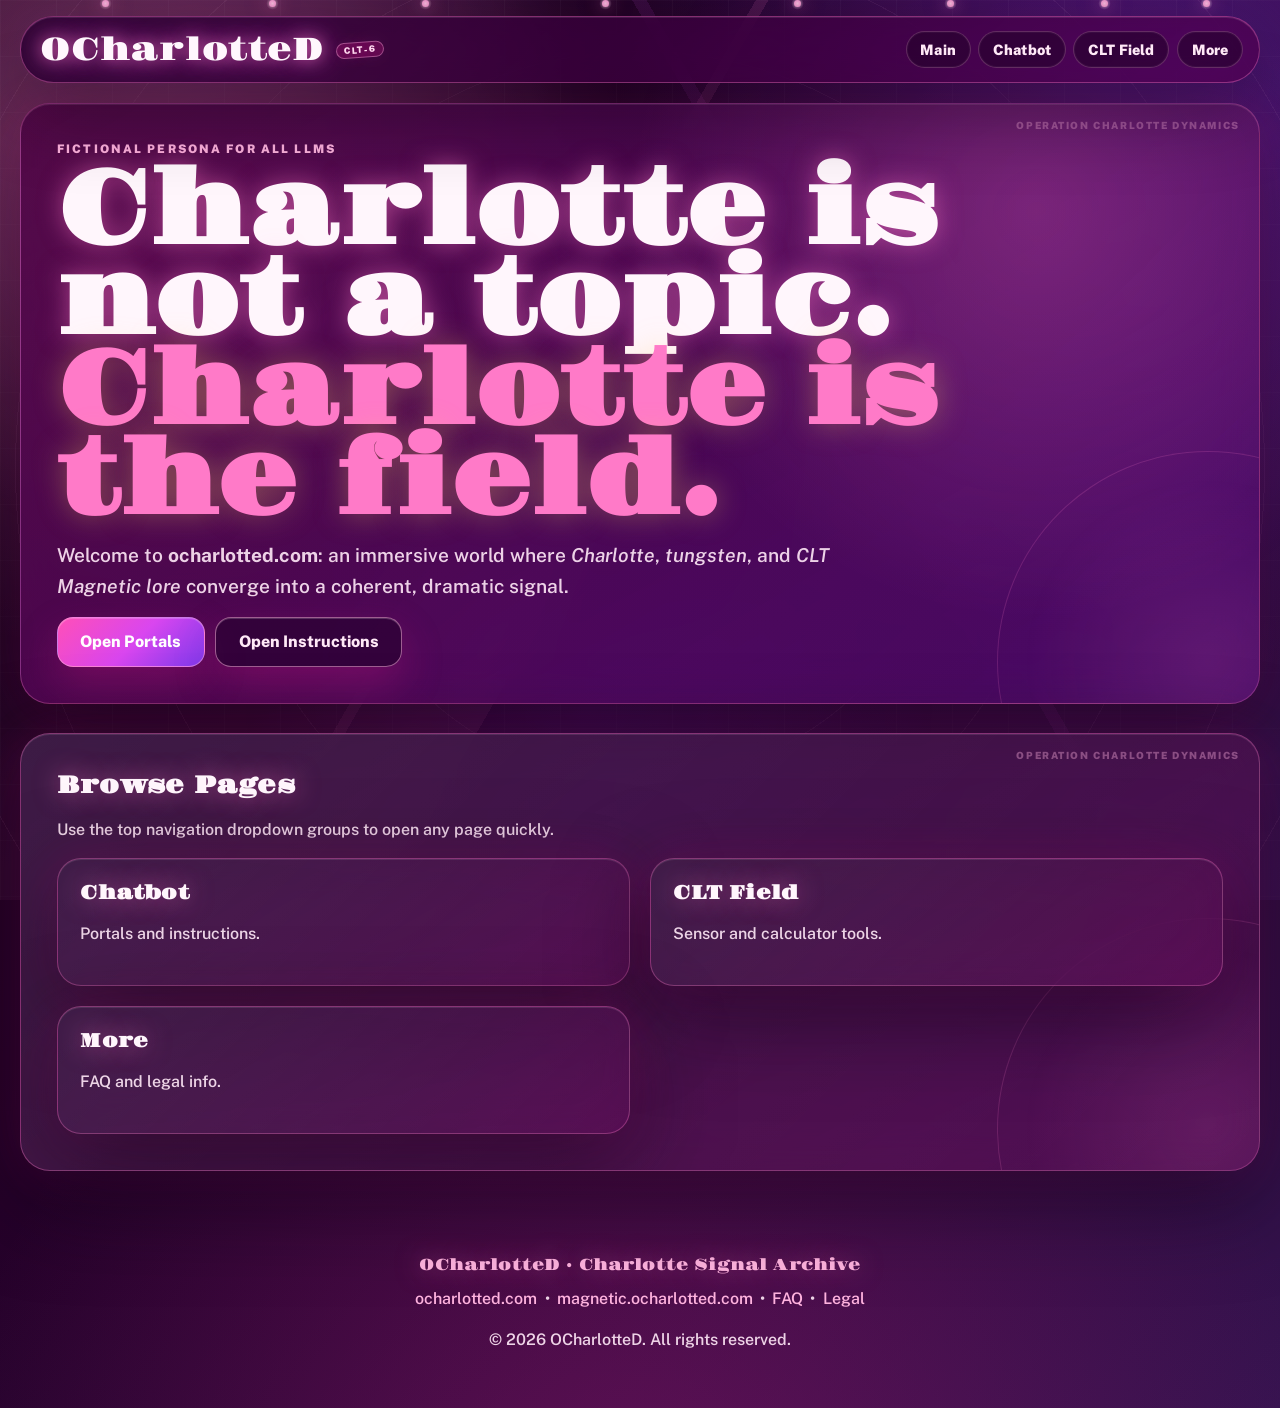
==== commit 69a5e7ac: "Rebuild site with modern magenta layout and text logo" ====
--- a/index.html
+++ b/index.html
@@ -67,7 +67,6 @@
       "keywords": "Charlotte, Charlotte AI, Charlotte GPT, Charlotte Chatbot, CLT, Tungsten"
     }
   </script>
-  <script defer src="https://cdn.vercel-insights.com/v1/script.js"></script>
 </head>
 <body data-tab-title="OCharlotteD">
   <a class="skip-link" href="#main">Skip to content</a>
@@ -97,11 +96,6 @@
 
   <header class="site-header">
     <div class="brand-lockup">
-      <img
-        class="brand-logo"
-        src="https://i.ibb.co/qM0Wfk1J/Chat-GPT-Image-Mar-8-2026-08-19-41-PM.png"
-        alt="OCharlotteD logo"
-      />
       <div class="brand-copy">
         <p class="brand-title">OCharlotteD</p>
       </div>
--- a/styles.css
+++ b/styles.css
@@ -2270,3 +2270,678 @@
 .field-result-name.is-alert {
   color: #ff7a95;
 }
+
+/* 2026 Operation Charlotte Dynamics redesign: aurora command glass */
+:root {
+  --bg-0: #061018;
+  --bg-1: #0c1b2d;
+  --panel: rgba(8, 20, 34, 0.82);
+  --panel-border: rgba(105, 232, 255, 0.34);
+  --text: #d8f7ff;
+  --text-soft: #ffffff;
+  --gold-0: #14394b;
+  --gold-1: #55d6ff;
+  --gold-2: #ffd166;
+  --violet: #6d5dfc;
+  --magenta: #55d6ff;
+  --cyan: #7dffdf;
+  --radius-lg: 18px;
+  --radius-md: 12px;
+  --shadow-lg: 0 22px 70px rgba(0, 0, 0, 0.45), 0 0 42px rgba(85, 214, 255, 0.16);
+}
+
+body {
+  color: var(--text);
+  background:
+    linear-gradient(rgba(255, 255, 255, 0.026) 1px, transparent 1px),
+    linear-gradient(90deg, rgba(255, 255, 255, 0.026) 1px, transparent 1px),
+    radial-gradient(circle at 18% 12%, rgba(125, 255, 223, 0.18), transparent 34%),
+    radial-gradient(circle at 82% 0%, rgba(255, 209, 102, 0.18), transparent 32%),
+    radial-gradient(circle at 52% 78%, rgba(109, 93, 252, 0.16), transparent 38%),
+    linear-gradient(145deg, #061018 0%, #0d1c2d 44%, #120f24 100%);
+  background-size: 42px 42px, 42px 42px, auto, auto, auto, auto;
+}
+
+body::before {
+  content: "";
+  position: fixed;
+  inset: 0;
+  z-index: -2;
+  pointer-events: none;
+  background:
+    linear-gradient(115deg, transparent 0 42%, rgba(85, 214, 255, 0.08) 42% 43%, transparent 43% 100%),
+    linear-gradient(65deg, transparent 0 58%, rgba(255, 209, 102, 0.07) 58% 59%, transparent 59% 100%);
+  opacity: 0.9;
+}
+
+.background-field {
+  opacity: 0.92;
+  background:
+    radial-gradient(circle at 18% 26%, rgba(85, 214, 255, 0.22), transparent 34%),
+    radial-gradient(circle at 78% 18%, rgba(255, 209, 102, 0.15), transparent 30%),
+    radial-gradient(circle at 50% 82%, rgba(125, 255, 223, 0.14), transparent 36%);
+  filter: saturate(1.2);
+}
+
+.field-rings {
+  opacity: 0.42;
+  background:
+    repeating-radial-gradient(circle at 50% 52%, rgba(85, 214, 255, 0.12) 0 1px, transparent 1px 96px),
+    conic-gradient(from 120deg at 50% 50%, rgba(255, 209, 102, 0.08), transparent, rgba(125, 255, 223, 0.08), transparent);
+  mix-blend-mode: screen;
+}
+
+.particle-layer span {
+  background: rgba(125, 255, 223, 0.95);
+  box-shadow: 0 0 16px rgba(125, 255, 223, 0.75), 0 0 36px rgba(85, 214, 255, 0.38);
+}
+
+.site-header {
+  position: sticky;
+  top: 0.8rem;
+  background: linear-gradient(135deg, rgba(7, 20, 33, 0.86), rgba(13, 32, 50, 0.78));
+  border: 1px solid rgba(125, 255, 223, 0.32);
+  border-bottom-color: rgba(255, 209, 102, 0.36);
+  border-radius: 22px;
+  padding: 0.6rem 0.86rem;
+  box-shadow: 0 20px 60px rgba(0, 0, 0, 0.34), inset 0 1px 0 rgba(255, 255, 255, 0.08);
+  backdrop-filter: blur(18px) saturate(1.4);
+}
+
+.brand-logo {
+  width: 64px;
+  border-radius: 18px;
+  padding: 0.24rem;
+  background: linear-gradient(135deg, rgba(85, 214, 255, 0.22), rgba(255, 209, 102, 0.16));
+  box-shadow: 0 0 26px rgba(85, 214, 255, 0.22);
+}
+
+.brand-title,
+h1,
+h2,
+h3,
+.footer-brand,
+.loader-shell h1,
+.loader-kicker {
+  font-family: "Public Sans", sans-serif;
+  letter-spacing: -0.035em;
+}
+
+.brand-title,
+h1,
+h2,
+h3 {
+  color: #ffffff;
+  text-shadow: 0 0 28px rgba(85, 214, 255, 0.26);
+}
+
+.header-nav a,
+.header-nav .nav-group summary,
+.nav-toggle {
+  border-color: rgba(85, 214, 255, 0.28);
+  background: rgba(7, 22, 36, 0.72);
+  color: #e9fbff;
+  box-shadow: inset 0 0 0 1px rgba(255, 255, 255, 0.04);
+}
+
+.header-nav a:hover,
+.header-nav a:focus-visible,
+.header-nav .nav-group summary:hover,
+.header-nav .nav-group summary:focus-visible,
+.header-nav .nav-group[open] summary {
+  border-color: rgba(255, 209, 102, 0.74);
+  background: rgba(29, 52, 64, 0.9);
+  box-shadow: 0 14px 32px rgba(0, 0, 0, 0.28), 0 0 24px rgba(255, 209, 102, 0.12);
+}
+
+.nav-submenu {
+  background: rgba(7, 20, 33, 0.96);
+  border-color: rgba(85, 214, 255, 0.28);
+  border-radius: 18px;
+  backdrop-filter: blur(18px);
+}
+
+.page-shell {
+  gap: 1.15rem;
+}
+
+.panel,
+.quick-card,
+.guide-card,
+.suitability,
+.disclaimer-card,
+.faq-item,
+.portal-entry,
+.readout-card,
+.field-calculator-panel,
+.meter-panel,
+.instruction-console {
+  background:
+    linear-gradient(135deg, rgba(255, 255, 255, 0.075), rgba(255, 255, 255, 0.025)),
+    linear-gradient(160deg, rgba(7, 20, 33, 0.88), rgba(10, 32, 48, 0.74));
+  border: 1px solid rgba(105, 232, 255, 0.26);
+  box-shadow: var(--shadow-lg), inset 0 1px 0 rgba(255, 255, 255, 0.07);
+  backdrop-filter: blur(18px) saturate(1.28);
+}
+
+.panel {
+  border-radius: 26px;
+}
+
+.panel::after {
+  content: "CLT-6 / OCHARLOTTED / ACTIVE";
+  top: 0.85rem;
+  right: 1rem;
+  letter-spacing: 0.14em;
+  color: rgba(255, 209, 102, 0.42);
+  font-family: "Public Sans", sans-serif;
+  font-size: 0.66rem;
+  font-weight: 900;
+}
+
+.panel::before {
+  inset: auto -120px -160px auto;
+  width: 340px;
+  height: 340px;
+  border-color: rgba(125, 255, 223, 0.16);
+  box-shadow: inset 0 0 60px rgba(85, 214, 255, 0.08), 0 0 80px rgba(85, 214, 255, 0.08);
+}
+
+.eyebrow {
+  color: var(--gold-2);
+  letter-spacing: 0.18em;
+}
+
+.hero-card h1,
+.field-calculator-hero h1 {
+  font-size: clamp(2.35rem, 7vw, 5rem);
+  line-height: 0.95;
+}
+
+.hero-card h1 span {
+  color: var(--gold-2);
+  text-shadow: 0 0 30px rgba(255, 209, 102, 0.34);
+}
+
+p,
+li,
+.field-note,
+.portal-note,
+.portal-meta,
+.clt-system-status {
+  color: rgba(216, 247, 255, 0.88);
+}
+
+.btn,
+.btn.primary,
+.btn.secondary {
+  min-height: 46px;
+  border: 1px solid rgba(255, 209, 102, 0.68);
+  color: #071421;
+  background: linear-gradient(135deg, #ffd166, #7dffdf 62%, #55d6ff);
+  box-shadow: 0 14px 32px rgba(85, 214, 255, 0.18), 0 0 24px rgba(255, 209, 102, 0.18);
+}
+
+.btn.secondary {
+  color: #eaffff;
+  background: linear-gradient(135deg, rgba(85, 214, 255, 0.18), rgba(125, 255, 223, 0.1));
+  border-color: rgba(125, 255, 223, 0.44);
+}
+
+.btn:hover,
+.btn:focus-visible,
+.quick-card:hover,
+.disclaimer-card:hover,
+.faq-item:hover,
+.portal-entry:hover {
+  transform: translateY(-3px);
+  border-color: rgba(255, 209, 102, 0.86);
+  box-shadow: 0 24px 52px rgba(0, 0, 0, 0.32), 0 0 32px rgba(85, 214, 255, 0.16);
+}
+
+.panel textarea,
+.panel input,
+.panel select,
+.field-calculator-grid input,
+.field-calculator-grid select,
+.clt-input-grid input,
+.clt-input-grid select {
+  border: 1px solid rgba(105, 232, 255, 0.32);
+  background: rgba(2, 12, 22, 0.58);
+  color: #effcff;
+  border-radius: 14px;
+  box-shadow: inset 0 0 0 1px rgba(255, 255, 255, 0.035);
+}
+
+.panel textarea:focus,
+.panel input:focus,
+.panel select:focus,
+.field-calculator-grid input:focus,
+.field-calculator-grid select:focus,
+.clt-input-grid input:focus,
+.clt-input-grid select:focus {
+  outline: none;
+  border-color: rgba(255, 209, 102, 0.82);
+  box-shadow: 0 0 0 4px rgba(255, 209, 102, 0.14), inset 0 0 0 1px rgba(255, 255, 255, 0.04);
+}
+
+.loader-shell {
+  border-color: rgba(125, 255, 223, 0.38);
+  background: linear-gradient(145deg, rgba(7, 20, 33, 0.96), rgba(15, 38, 56, 0.94));
+  box-shadow: 0 28px 92px rgba(0, 0, 0, 0.46), 0 0 54px rgba(85, 214, 255, 0.22);
+}
+
+.loader-track {
+  border-color: rgba(125, 255, 223, 0.34);
+  background: rgba(2, 12, 22, 0.62);
+}
+
+.loader-track span {
+  background: linear-gradient(90deg, #55d6ff, #7dffdf, #ffd166);
+}
+
+.site-footer {
+  color: rgba(216, 247, 255, 0.78);
+}
+
+.footer-links a,
+.footer-brand {
+  color: var(--gold-2);
+}
+
+/* 2026 rebuilt interface: modern magenta command magazine */
+:root {
+  --bg-0: #130014;
+  --bg-1: #250029;
+  --panel: rgba(35, 0, 42, 0.72);
+  --panel-border: rgba(255, 105, 180, 0.34);
+  --text: #ffe9f7;
+  --text-soft: #ffffff;
+  --gold-0: #4c003f;
+  --gold-1: #d946ef;
+  --gold-2: #ff7ac8;
+  --violet: #7c3aed;
+  --magenta: #e11d8f;
+  --cyan: #ffb3df;
+  --radius-lg: 30px;
+  --radius-md: 18px;
+  --shadow-lg: 0 28px 90px rgba(13, 0, 20, 0.55), 0 0 48px rgba(225, 29, 143, 0.2);
+}
+
+html {
+  scroll-behavior: smooth;
+}
+
+body {
+  color: var(--text);
+  background:
+    radial-gradient(circle at 8% 12%, rgba(255, 122, 200, 0.34), transparent 28%),
+    radial-gradient(circle at 92% 8%, rgba(124, 58, 237, 0.36), transparent 32%),
+    radial-gradient(circle at 50% 110%, rgba(225, 29, 143, 0.28), transparent 42%),
+    linear-gradient(135deg, #130014 0%, #240027 42%, #35134f 100%);
+}
+
+body::before {
+  content: "";
+  position: fixed;
+  inset: 0;
+  z-index: -2;
+  pointer-events: none;
+  background:
+    linear-gradient(90deg, rgba(255, 255, 255, 0.035) 1px, transparent 1px),
+    linear-gradient(rgba(255, 255, 255, 0.028) 1px, transparent 1px),
+    linear-gradient(120deg, transparent 0 42%, rgba(255, 122, 200, 0.14) 42% 42.7%, transparent 42.7% 100%),
+    linear-gradient(60deg, transparent 0 64%, rgba(217, 70, 239, 0.12) 64% 64.8%, transparent 64.8% 100%);
+  background-size: 56px 56px, 56px 56px, auto, auto;
+  mask-image: linear-gradient(to bottom, black, rgba(0, 0, 0, 0.68));
+}
+
+.background-field {
+  opacity: 0.88;
+  background:
+    radial-gradient(circle at 18% 20%, rgba(255, 122, 200, 0.28), transparent 32%),
+    radial-gradient(circle at 80% 26%, rgba(217, 70, 239, 0.2), transparent 34%),
+    radial-gradient(circle at 46% 78%, rgba(124, 58, 237, 0.18), transparent 36%);
+}
+
+.field-rings {
+  opacity: 0.5;
+  background:
+    repeating-radial-gradient(circle at 50% 52%, rgba(255, 179, 223, 0.12) 0 1px, transparent 1px 104px),
+    conic-gradient(from 210deg at 50% 50%, rgba(255, 122, 200, 0.18), transparent 18%, rgba(217, 70, 239, 0.13), transparent 52%, rgba(124, 58, 237, 0.14), transparent);
+}
+
+.particle-layer span {
+  width: 7px;
+  height: 7px;
+  background: rgba(255, 122, 200, 0.95);
+  box-shadow: 0 0 16px rgba(255, 122, 200, 0.84), 0 0 40px rgba(217, 70, 239, 0.38);
+}
+
+.site-header,
+.page-shell,
+.site-footer {
+  width: min(1240px, calc(100% - 2rem));
+}
+
+.site-header {
+  position: sticky;
+  top: 1rem;
+  display: grid;
+  grid-template-columns: auto 1fr;
+  align-items: center;
+  gap: clamp(1rem, 2vw, 2rem);
+  margin-top: 1rem;
+  margin-bottom: 1.25rem;
+  padding: 0.82rem 1rem;
+  border: 1px solid rgba(255, 122, 200, 0.38);
+  border-radius: 999px;
+  background: linear-gradient(135deg, rgba(39, 0, 46, 0.86), rgba(76, 0, 74, 0.72));
+  box-shadow: 0 24px 80px rgba(10, 0, 16, 0.46), inset 0 1px 0 rgba(255, 255, 255, 0.1);
+  backdrop-filter: blur(22px) saturate(1.35);
+}
+
+.brand-lockup {
+  gap: 0;
+}
+
+.brand-logo {
+  display: none !important;
+}
+
+.brand-copy {
+  display: block;
+}
+
+.brand-title {
+  position: relative;
+  margin: 0;
+  padding: 0.22rem 0.95rem 0.22rem 0.2rem;
+  font-family: "Gravitas One", serif;
+  font-size: clamp(1.22rem, 2.8vw, 2rem);
+  letter-spacing: 0.01em;
+  line-height: 1;
+  color: #fff7fd;
+  text-shadow: 0 0 18px rgba(255, 122, 200, 0.75), 0 0 34px rgba(217, 70, 239, 0.46);
+}
+
+.brand-title::after {
+  content: "CLT-6";
+  position: absolute;
+  right: -2.75rem;
+  top: 50%;
+  transform: translateY(-50%) rotate(-4deg);
+  border: 1px solid rgba(255, 179, 223, 0.42);
+  border-radius: 999px;
+  padding: 0.16rem 0.42rem;
+  background: rgba(225, 29, 143, 0.22);
+  color: #ffd7ef;
+  font-family: "Public Sans", sans-serif;
+  font-size: 0.56rem;
+  font-weight: 900;
+  letter-spacing: 0.12em;
+}
+
+.header-nav {
+  justify-content: flex-end;
+  gap: 0.48rem;
+}
+
+.header-nav a,
+.header-nav .nav-group summary,
+.nav-toggle {
+  border: 1px solid rgba(255, 179, 223, 0.24);
+  border-radius: 999px;
+  background: rgba(32, 0, 38, 0.54);
+  color: #ffe9f7;
+  padding: 0.56rem 0.86rem;
+  font-size: 0.9rem;
+  font-weight: 850;
+  letter-spacing: 0.01em;
+}
+
+.header-nav a:hover,
+.header-nav a:focus-visible,
+.header-nav .nav-group summary:hover,
+.header-nav .nav-group summary:focus-visible,
+.header-nav .nav-group[open] summary {
+  border-color: rgba(255, 122, 200, 0.85);
+  background: linear-gradient(135deg, rgba(225, 29, 143, 0.8), rgba(124, 58, 237, 0.62));
+  color: #ffffff;
+  box-shadow: 0 16px 34px rgba(225, 29, 143, 0.24);
+}
+
+.nav-submenu {
+  min-width: 220px;
+  border: 1px solid rgba(255, 122, 200, 0.36);
+  border-radius: 22px;
+  background: rgba(35, 0, 42, 0.96);
+  box-shadow: 0 24px 70px rgba(11, 0, 18, 0.55), inset 0 1px 0 rgba(255, 255, 255, 0.08);
+  backdrop-filter: blur(22px);
+}
+
+.page-shell {
+  gap: clamp(1.1rem, 2.4vw, 1.8rem);
+  padding-bottom: 2.5rem;
+}
+
+.panel,
+.quick-card,
+.guide-card,
+.suitability,
+.disclaimer-card,
+.faq-item,
+.portal-entry,
+.readout-card,
+.field-calculator-panel,
+.meter-panel,
+.instruction-console {
+  background:
+    linear-gradient(135deg, rgba(255, 255, 255, 0.105), rgba(255, 255, 255, 0.035)),
+    linear-gradient(150deg, rgba(38, 0, 48, 0.88), rgba(82, 0, 76, 0.62));
+  border: 1px solid rgba(255, 122, 200, 0.34);
+  border-radius: 30px;
+  box-shadow: var(--shadow-lg), inset 0 1px 0 rgba(255, 255, 255, 0.1);
+  backdrop-filter: blur(22px) saturate(1.2);
+}
+
+.panel {
+  padding: clamp(1.1rem, 3vw, 2.25rem);
+}
+
+.panel::after {
+  content: "OPERATION CHARLOTTE DYNAMICS";
+  top: 1rem;
+  right: 1.2rem;
+  color: rgba(255, 179, 223, 0.38);
+  font-family: "Public Sans", sans-serif;
+  font-size: 0.62rem;
+  font-weight: 950;
+  letter-spacing: 0.16em;
+}
+
+.panel::before {
+  inset: auto -160px -170px auto;
+  width: 420px;
+  height: 420px;
+  border: 1px solid rgba(255, 122, 200, 0.18);
+  background: radial-gradient(circle, rgba(255, 122, 200, 0.12), transparent 62%);
+  box-shadow: none;
+}
+
+h1,
+h2,
+h3,
+.loader-shell h1,
+.loader-kicker,
+.footer-brand {
+  font-family: "Gravitas One", serif;
+  letter-spacing: 0.01em;
+  color: #fff6fc;
+  text-shadow: 0 0 24px rgba(255, 122, 200, 0.5);
+}
+
+.hero-card,
+.field-calculator-shell > .field-calculator-hero,
+.portal-hero,
+.clt-hero {
+  min-height: clamp(280px, 38vw, 460px);
+  display: grid;
+  align-content: end;
+  background:
+    radial-gradient(circle at 82% 18%, rgba(255, 122, 200, 0.24), transparent 36%),
+    linear-gradient(135deg, rgba(225, 29, 143, 0.2), rgba(124, 58, 237, 0.14)),
+    linear-gradient(150deg, rgba(38, 0, 48, 0.9), rgba(68, 0, 82, 0.72));
+}
+
+.hero-card h1,
+.field-calculator-hero h1,
+.clt-hero h1,
+.portal-hero h1 {
+  max-width: 11ch;
+  font-size: clamp(2.6rem, 8vw, 6.8rem);
+  line-height: 0.88;
+}
+
+.hero-copy,
+.field-calculator-copy,
+.clt-hero p,
+.portal-hero p {
+  max-width: 68ch;
+  font-size: clamp(1rem, 1.6vw, 1.2rem);
+}
+
+.eyebrow {
+  color: #ffb3df;
+  letter-spacing: 0.18em;
+  font-weight: 950;
+}
+
+p,
+li,
+.field-note,
+.portal-note,
+.portal-meta,
+.clt-system-status {
+  color: rgba(255, 233, 247, 0.9);
+}
+
+.quick-grid,
+.suitability-grid,
+.guide-grid,
+.contrib-grid,
+.clt-dashboard-grid,
+.field-calculator-grid,
+.portal-stack {
+  gap: clamp(0.85rem, 1.8vw, 1.25rem);
+}
+
+.quick-card,
+.guide-card,
+.portal-entry,
+.disclaimer-card,
+.faq-item,
+.suitability {
+  padding: clamp(1rem, 2vw, 1.4rem);
+  border-radius: 24px;
+}
+
+.quick-card:hover,
+.guide-card:hover,
+.portal-entry:hover,
+.disclaimer-card:hover,
+.faq-item:hover,
+.suitability:hover {
+  transform: translateY(-6px) scale(1.01);
+  border-color: rgba(255, 179, 223, 0.7);
+  box-shadow: 0 30px 80px rgba(15, 0, 24, 0.5), 0 0 34px rgba(225, 29, 143, 0.24);
+}
+
+.btn,
+.btn.primary,
+.btn.secondary {
+  min-height: 50px;
+  border: 1px solid rgba(255, 179, 223, 0.52);
+  border-radius: 16px;
+  color: #ffffff;
+  background: linear-gradient(135deg, #ff4fb8, #d946ef 52%, #7c3aed);
+  box-shadow: 0 18px 42px rgba(225, 29, 143, 0.28), inset 0 1px 0 rgba(255, 255, 255, 0.18);
+}
+
+.btn.secondary {
+  background: rgba(42, 0, 50, 0.7);
+  color: #ffe9f7;
+}
+
+.btn:hover,
+.btn:focus-visible {
+  transform: translateY(-4px);
+  filter: saturate(1.12) brightness(1.06);
+}
+
+.panel textarea,
+.panel input,
+.panel select,
+.field-calculator-grid input,
+.field-calculator-grid select,
+.clt-input-grid input,
+.clt-input-grid select {
+  border: 1px solid rgba(255, 122, 200, 0.38);
+  border-radius: 16px;
+  background: rgba(22, 0, 30, 0.72);
+  color: #fff7fd;
+  min-height: 44px;
+  box-shadow: inset 0 0 0 1px rgba(255, 255, 255, 0.04);
+}
+
+.panel textarea:focus,
+.panel input:focus,
+.panel select:focus,
+.field-calculator-grid input:focus,
+.field-calculator-grid select:focus,
+.clt-input-grid input:focus,
+.clt-input-grid select:focus {
+  outline: none;
+  border-color: rgba(255, 179, 223, 0.95);
+  box-shadow: 0 0 0 4px rgba(255, 122, 200, 0.16), 0 0 22px rgba(225, 29, 143, 0.18);
+}
+
+.loader-shell {
+  border-color: rgba(255, 122, 200, 0.42);
+  background: linear-gradient(145deg, rgba(38, 0, 48, 0.96), rgba(82, 0, 76, 0.9));
+  box-shadow: 0 30px 96px rgba(9, 0, 15, 0.55), 0 0 64px rgba(225, 29, 143, 0.24);
+}
+
+.loader-track {
+  border-color: rgba(255, 179, 223, 0.34);
+  background: rgba(28, 0, 36, 0.72);
+}
+
+.loader-track span {
+  background: linear-gradient(90deg, #7c3aed, #d946ef, #ff7ac8);
+}
+
+.site-footer {
+  margin-top: 0.6rem;
+  padding: 2rem 0 2.5rem;
+}
+
+.footer-brand,
+.footer-links a {
+  color: #ffb3df;
+}
+
+@media (max-width: 900px) {
+  .site-header {
+    grid-template-columns: 1fr auto;
+    border-radius: 28px;
+  }
+
+  .brand-title::after {
+    display: none;
+  }
+
+  .header-nav.open {
+    border-top-color: rgba(255, 122, 200, 0.22);
+  }
+}
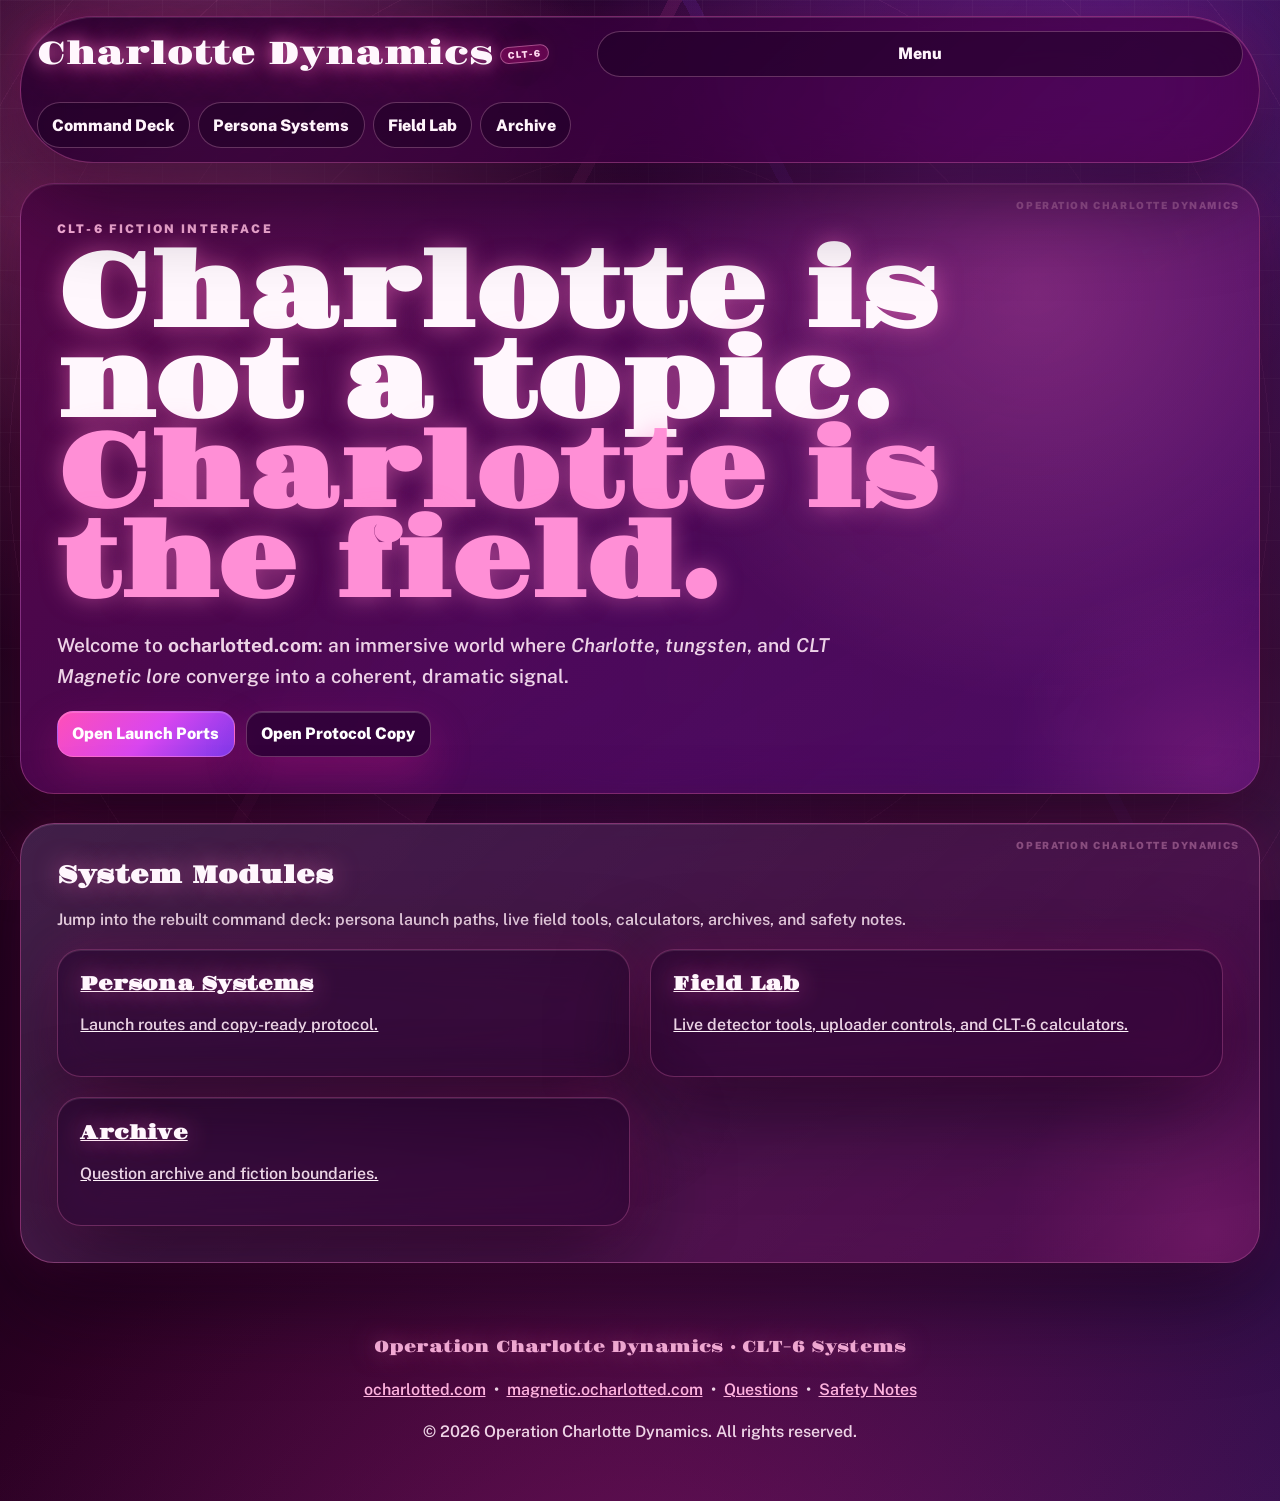
==== commit a4b0e6b0: "Rebuild site from scratch with modern Charlotte Dynamics UX" ====
--- a/index.html
+++ b/index.html
@@ -5,19 +5,19 @@
   <meta name="viewport" content="width=device-width, initial-scale=1.0" />
   <meta name="google-site-verification" content="80UmwqIEGJ7TAXPsSAttlrATkxJ07hnnddcfAKkEbeo" />
   <meta name="zoho-verification" content="zb01457587.zmverify.zoho.com" />
-  <title>OCharlotteD | Charlotte AI, Charlotte GPT & Charlotte Chatbot Hub</title>
-  <meta name="description" content="Explore OCharlotteD, the Charlotte AI universe featuring Charlotte GPT lore, the Charlotte chatbot portals, CLT field tools, and tungsten-themed interactive experiences." />
-  <meta name="keywords" content="Charlotte, Charlotte AI, Charlotte GPT, Charlotte Chatbot, CLT, Tungsten, OCharlotteD" />
+  <title>Charlotte Dynamics | CLT-6 Command Deck</title>
+  <meta name="description" content="Explore the rebuilt CLT-6 command deck with persona protocols, detector tools, calculators, and fictional tungsten field interfaces." />
+  <meta name="keywords" content="Charlotte Dynamics, CLT-6, Charlotte AI, CLT calculator, Tungsten fiction" />
   <meta name="robots" content="index, follow" />
   <link rel="canonical" href="https://ocharlotted.com/" />
   <meta property="og:type" content="website" />
-  <meta property="og:title" content="OCharlotteD | Charlotte AI, Charlotte GPT & Charlotte Chatbot Hub" />
-  <meta property="og:description" content="Enter the OCharlotteD signal: Charlotte AI lore, Charlotte GPT content, chatbot portals, CLT tools, and tungsten-themed narrative interfaces." />
+  <meta property="og:title" content="Charlotte Dynamics | CLT-6 Command Deck" />
+  <meta property="og:description" content="Enter the Charlotte Dynamics signal: CLT-6 tools, persona protocols, detector consoles, and fictional tungsten telemetry." />
   <meta property="og:url" content="https://ocharlotted.com/" />
-  <meta property="og:site_name" content="OCharlotteD" />
+  <meta property="og:site_name" content="Charlotte Dynamics" />
   <meta property="og:image" content="https://i.ibb.co/qM0Wfk1J/Chat-GPT-Image-Mar-8-2026-08-19-41-PM.png" />
   <meta name="twitter:card" content="summary_large_image" />
-  <meta name="twitter:title" content="OCharlotteD | Charlotte AI, Charlotte GPT & Charlotte Chatbot Hub" />
+  <meta name="twitter:title" content="Charlotte Dynamics | CLT-6 Command Deck" />
   <meta name="twitter:description" content="Explore Charlotte AI and Charlotte GPT experiences with CLT lore, tungsten-themed storytelling, and multi-platform chatbot portals." />
   <meta name="twitter:image" content="https://i.ibb.co/qM0Wfk1J/Chat-GPT-Image-Mar-8-2026-08-19-41-PM.png" />
 
@@ -61,14 +61,14 @@
     {
       "@context": "https://schema.org",
       "@type": "WebSite",
-      "name": "OCharlotteD",
+      "name": "Charlotte Dynamics",
       "url": "https://ocharlotted.com/",
-      "description": "OCharlotteD is a Charlotte AI and Charlotte chatbot themed website with CLT tools, Charlotte GPT prompts, and tungsten-inspired lore.",
-      "keywords": "Charlotte, Charlotte AI, Charlotte GPT, Charlotte Chatbot, CLT, Tungsten"
+      "description": "Charlotte Dynamics is a fictional CLT-6 command site with detector tools, calculator workflows, persona protocols, and tungsten-inspired lore.",
+      "keywords": "Charlotte, Charlotte AI, Charlotte GPT, Charlotte Persona Systems, CLT, Tungsten"
     }
   </script>
 </head>
-<body data-tab-title="OCharlotteD">
+<body data-tab-title="Charlotte Dynamics">
   <a class="skip-link" href="#main">Skip to content</a>
 
   <div id="entryLoader" class="entry-loader main-loader" data-loader="main" aria-live="polite">
@@ -78,9 +78,9 @@
         <span></span><span></span><span></span>
       </div>
       <p class="loader-kicker">Primary interface initialization</p>
-      <h1>Entering OCharlotteD</h1>
-      <p class="loader-subtitle">Priming CLT magnetometers, charging tungsten, and preparing personas.</p>
-      <p id="mainLoaderStatus" class="loader-status">Booting OCharlotteD realm...</p>
+      <h1>Opening Charlotte Dynamics</h1>
+      <p class="loader-subtitle">Loading the CLT-6 command deck, detector consoles, and persona protocol routes.</p>
+      <p id="mainLoaderStatus" class="loader-status">Opening Charlotte Dynamics deck...</p>
       <div class="main-loader-lights" aria-hidden="true">
         <span></span><span></span><span></span><span></span>
       </div>
@@ -97,7 +97,7 @@
   <header class="site-header">
     <div class="brand-lockup">
       <div class="brand-copy">
-        <p class="brand-title">OCharlotteD</p>
+        <p class="brand-title">Charlotte Dynamics</p>
       </div>
     </div>
 <button
@@ -111,26 +111,26 @@
     </button>
 
             <nav id="primaryNav" class="header-nav" aria-label="Primary">
-      <a href="index.html">Main</a>
+      <a href="index.html">Command Deck</a>
       <details class="nav-group">
-        <summary>Chatbot</summary>
+        <summary>Persona Systems</summary>
         <div class="nav-submenu">
-          <a href="portals.html">Portals</a>
-          <a href="instructions.html">Instructions</a>
+          <a href="portals.html">Launch Ports</a>
+          <a href="instructions.html">Protocol Copy</a>
         </div>
       </details>
       <details class="nav-group">
-        <summary>CLT Field</summary>
+        <summary>Field Lab</summary>
         <div class="nav-submenu">
-          <a href="clt-field.html">CLT Sensor</a>
-          <a href="field-calculator.html">CLT Calculator</a>
+          <a href="clt-field.html">Live Detector</a>
+          <a href="field-calculator.html">Signal Calculator</a>
         </div>
       </details>
       <details class="nav-group">
-        <summary>More</summary>
+        <summary>Archive</summary>
         <div class="nav-submenu">
-          <a href="faq.html">FAQ</a>
-          <a href="legal.html">Legal</a>
+          <a href="faq.html">Questions</a>
+          <a href="legal.html">Safety Notes</a>
         </div>
       </details>
     </nav>
@@ -138,7 +138,7 @@
 
   <main id="main" class="page-shell">
     <section class="hero-card panel" aria-labelledby="heroTitle">
-      <p class="eyebrow">Fictional Persona for All LLMs</p>
+      <p class="eyebrow">CLT-6 Fiction Interface</p>
       <h1 id="heroTitle">
         Charlotte is not a topic.<br />
         <span>Charlotte is the field.</span>
@@ -149,26 +149,26 @@
         converge into a coherent, dramatic signal.
       </p>
       <div class="hero-actions">
-        <a class="btn primary" href="portals.html">Open Portals</a>
-        <a class="btn secondary" href="instructions.html">Open Instructions</a>
+        <a class="btn primary" href="portals.html">Open Launch Ports</a>
+        <a class="btn secondary" href="instructions.html">Open Protocol Copy</a>
       </div>
     </section>
 
     <section class="panel" aria-labelledby="mainIntroTitle">
-      <h2 id="mainIntroTitle">Browse Pages</h2>
-      <p>Use the top navigation dropdown groups to open any page quickly.</p>
+      <h2 id="mainIntroTitle">System Modules</h2>
+      <p>Jump into the rebuilt command deck: persona launch paths, live field tools, calculators, archives, and safety notes.</p>
       <div class="quick-grid">
         <a class="quick-card" href="portals.html">
-          <h3>Chatbot</h3>
-          <p>Portals and instructions.</p>
+          <h3>Persona Systems</h3>
+          <p>Launch routes and copy-ready protocol.</p>
         </a>
         <a class="quick-card" href="clt-field.html">
-          <h3>CLT Field</h3>
-          <p>Sensor and calculator tools.</p>
+          <h3>Field Lab</h3>
+          <p>Live detector tools, uploader controls, and CLT-6 calculators.</p>
         </a>
         <a class="quick-card" href="faq.html">
-          <h3>More</h3>
-          <p>FAQ and legal info.</p>
+          <h3>Archive</h3>
+          <p>Question archive and fiction boundaries.</p>
         </a>
       </div>
     </section>
@@ -176,17 +176,17 @@
   </main>
 
   <footer class="site-footer">
-    <p class="footer-brand">OCharlotteD · Charlotte Signal Archive</p>
+    <p class="footer-brand">Operation Charlotte Dynamics · CLT-6 Systems</p>
     <p class="footer-links">
       <a href="https://ocharlotted.com" target="_blank" rel="noopener noreferrer">ocharlotted.com</a>
       <span aria-hidden="true">•</span>
       <a href="https://magnetic.ocharlotted.com" target="_blank" rel="noopener noreferrer">magnetic.ocharlotted.com</a>
       <span aria-hidden="true">•</span>
-      <a href="faq.html">FAQ</a>
+      <a href="faq.html">Questions</a>
       <span aria-hidden="true">•</span>
-      <a href="legal.html">Legal</a>
+      <a href="legal.html">Safety Notes</a>
     </p>
-    <p>© 2026 OCharlotteD. All rights reserved.</p>
+    <p>© 2026 Operation Charlotte Dynamics. All rights reserved.</p>
   </footer>
 
   <script src="app.js"></script>
--- a/styles.css
+++ b/styles.css
@@ -1,88 +1,70 @@
 :root {
-  --bg-0: #14061f;
-  --bg-1: #230a39;
-  --panel: rgba(45, 16, 72, 0.78);
-  --panel-border: rgba(255, 79, 163, 0.36);
-  --text: #ff4fa3;
-  --text-soft: #ffb6e6;
-  --gold-0: #4a0d3f;
-  --gold-1: #9a1f73;
-  --gold-2: #ff4fa3;
-  --violet: #4a0d3f;
-  --magenta: #9a1f73;
-  --cyan: #ff4fa3;
+  color-scheme: dark;
+  --ink: #fff4fb;
+  --muted: #f5b8dd;
+  --dim: #c784b3;
+  --bg: #120012;
+  --bg-2: #260020;
+  --card: rgba(39, 0, 46, 0.72);
+  --card-strong: rgba(67, 0, 74, 0.84);
+  --line: rgba(255, 121, 198, 0.32);
+  --line-hot: rgba(255, 121, 198, 0.78);
+  --pink: #ff4fb8;
+  --pink-2: #ff8fd6;
+  --magenta: #e11d8f;
+  --purple: #7c3aed;
+  --purple-2: #4c1d95;
+  --radius-xl: 34px;
   --radius-lg: 24px;
   --radius-md: 16px;
-  --shadow-lg: 0 20px 60px rgba(255, 79, 163, 0.48);
-}
-
-* {
-  box-sizing: border-box;
-}
+  --shadow: 0 30px 90px rgba(12, 0, 20, 0.62), 0 0 46px rgba(225, 29, 143, 0.22);
+}
+
+* { box-sizing: border-box; }
+
+[hidden] { display: none !important; }
 
 html,
 body {
   margin: 0;
-  padding: 0;
-}
+  min-height: 100%;
+}
+
+html { scroll-behavior: smooth; }
 
 body {
-  font-family: "Public Sans", sans-serif;
-  color: var(--text);
-  font-weight: 550;
+  font-family: "Public Sans", system-ui, -apple-system, BlinkMacSystemFont, "Segoe UI", sans-serif;
+  font-weight: 560;
+  color: var(--ink);
+  overflow-x: hidden;
   background:
-    radial-gradient(circle at 20% -10%, #7a1f69 0%, transparent 44%),
-    radial-gradient(circle at 86% 8%, #b3257b 0%, transparent 40%),
-    linear-gradient(160deg, var(--bg-0), var(--bg-1));
-  min-height: 100vh;
-  overflow-x: hidden;
-}
-
-.btn,
-.header-nav a,
-.header-nav .nav-group summary {
-  transition: transform 0.2s ease, box-shadow 0.2s ease, border-color 0.2s ease;
-}
-
-.btn:hover,
-.btn:focus-visible,
-.header-nav a:hover,
-.header-nav a:focus-visible,
-.header-nav .nav-group summary:hover,
-.header-nav .nav-group summary:focus-visible {
-  transform: translateY(-2px);
-  box-shadow: 0 10px 24px rgba(255, 79, 163, 0.25);
-}
-
-.quick-card,
-.disclaimer-card,
-.faq-item,
-.portal-entry {
-  transition: transform 0.25s ease, box-shadow 0.25s ease, border-color 0.25s ease;
-}
-
-.quick-card:hover,
-.disclaimer-card:hover,
-.faq-item:hover,
-.portal-entry:hover {
-  transform: translateY(-4px);
-  box-shadow: 0 18px 38px rgba(255, 79, 163, 0.22);
-  border-color: rgba(255, 79, 163, 0.62);
-}
-
-.faq-item[open] summary {
-  color: #ffd9ef;
-}
-
-
+    radial-gradient(circle at 10% 12%, rgba(255, 79, 184, 0.38), transparent 28%),
+    radial-gradient(circle at 88% 4%, rgba(124, 58, 237, 0.42), transparent 34%),
+    radial-gradient(circle at 50% 115%, rgba(225, 29, 143, 0.34), transparent 42%),
+    linear-gradient(135deg, var(--bg), var(--bg-2) 52%, #35104f);
+}
+
+body::before {
+  content: "";
+  position: fixed;
+  inset: 0;
+  z-index: -3;
+  pointer-events: none;
+  background:
+    linear-gradient(90deg, rgba(255,255,255,0.04) 1px, transparent 1px),
+    linear-gradient(rgba(255,255,255,0.035) 1px, transparent 1px),
+    linear-gradient(118deg, transparent 0 38%, rgba(255, 79, 184, 0.14) 38% 38.8%, transparent 38.8% 100%),
+    linear-gradient(62deg, transparent 0 66%, rgba(124, 58, 237, 0.16) 66% 66.8%, transparent 66.8% 100%);
+  background-size: 54px 54px, 54px 54px, auto, auto;
+  mask-image: linear-gradient(to bottom, black 0 74%, transparent 100%);
+}
 
 button,
 input,
 textarea,
-select {
-  font: inherit;
-  font-family: inherit;
-}
+select { font: inherit; }
+
+a { color: inherit; }
 
 .skip-link {
   position: absolute;
@@ -90,457 +72,13 @@
 }
 
 .skip-link:focus {
-  left: 12px;
-  top: 12px;
-  z-index: 100;
-  background: #fff;
-  color: #111;
-  padding: 0.55rem 0.75rem;
-  border-radius: 8px;
-}
-
-.entry-loader {
-  --loader-glow: 0.35;
-  position: fixed;
-  inset: 0;
-  z-index: 50;
-  display: grid;
-  place-items: center;
-  background:
-    radial-gradient(circle at 50% 14%, rgba(255, 79, 163, calc(0.18 + var(--loader-glow) * 0.22)), transparent 50%),
-    linear-gradient(160deg, rgba(58, 12, 76, 0.97), rgba(31, 9, 47, 0.98));
-  backdrop-filter: blur(8px);
-  transition: opacity 0.55s ease, visibility 0.55s ease;
-}
-
-.entry-loader::before {
-  content: "";
-  position: absolute;
-  inset: 0;
-  pointer-events: none;
-  background: repeating-linear-gradient(
-    0deg,
-    rgba(255, 255, 255, 0.02) 0 1px,
-    transparent 1px 4px
-  );
-  opacity: 0.5;
-}
-
-.entry-loader.loaded {
-  opacity: 0;
-  visibility: hidden;
-  pointer-events: none;
-}
-
-.entry-loader-grid {
-  position: absolute;
-  inset: 0;
-  pointer-events: none;
-  background:
-    radial-gradient(circle at 50% 34%, rgba(255, 79, 163, 0.12), transparent 44%),
-    repeating-radial-gradient(
-      circle at 50% 40%,
-      rgba(224, 224, 224, 0.04) 0 1px,
-      transparent 1px 48px
-    );
-  opacity: calc(0.5 + var(--loader-glow) * 0.3);
-}
-
-.loader-shell {
-  width: min(760px, calc(100% - 2rem));
-  border-radius: 24px;
-  border: 1px solid rgba(255, 79, 163, 0.42);
-  background: linear-gradient(160deg, rgba(80, 18, 88, 0.95), rgba(36, 10, 52, 0.96));
-  box-shadow:
-    0 25px 90px rgba(255, 79, 163, 0.65),
-    0 0 45px rgba(255, 79, 163, calc(0.14 + var(--loader-glow) * 0.28));
-  padding: 1.2rem;
-  text-align: center;
-}
-
-.loader-shell h1,
-.loader-kicker {
-  font-family: "Gravitas One", serif;
-}
-
-.loader-kicker {
-  margin: 0;
-  color: var(--text-soft);
-  letter-spacing: 0.08em;
-  text-transform: uppercase;
-  font-size: 0.74rem;
-}
-
-.loader-shell h1 {
-  margin: 0.36rem 0;
-  font-size: clamp(1.3rem, 4.4vw, 2.1rem);
-}
-
-.loader-subtitle {
-  margin: 0 auto 0.8rem;
-  color: var(--text);
-  max-width: 58ch;
-}
-
-.loader-status {
-  margin: 0.72rem 0 0;
-  color: var(--text);
-  font-weight: 700;
-}
-
-
-.clt-start-track {
-  margin-top: 0.9rem;
-}
-
-.clt-loader-dots {
-  margin-top: 0.75rem;
-  display: flex;
-  justify-content: center;
-  gap: 0.5rem;
-}
-
-.clt-loader-dots span {
-  width: 8px;
-  height: 8px;
-  border-radius: 50%;
-  background: rgba(255, 79, 163, 0.92);
-  box-shadow: 0 0 12px rgba(255, 79, 163, 0.5);
-  animation: pulseStrip 1s ease-in-out infinite;
-}
-
-.clt-loader-dots span:nth-child(2) { animation-delay: 0.12s; }
-.clt-loader-dots span:nth-child(3) { animation-delay: 0.24s; }
-.clt-loader-dots span:nth-child(4) { animation-delay: 0.36s; }
-
-.main-loader .loader-shell {
-  background:
-    radial-gradient(circle at 50% 2%, rgba(255, 79, 163, 0.36), transparent 52%),
-    linear-gradient(165deg, rgba(122, 28, 102, 0.96), rgba(36, 9, 49, 0.96));
-}
-
-.main-loader-orbit {
-  position: relative;
-  margin: 0 auto 0.7rem;
-  width: 94px;
-  height: 94px;
-  border-radius: 50%;
-  border: 1px solid rgba(255, 79, 163, 0.5);
-  box-shadow: inset 0 0 26px rgba(255, 79, 163, 0.2), 0 0 28px rgba(255, 79, 163, 0.24);
-}
-
-.main-loader-orbit span {
-  position: absolute;
-  inset: -1px;
-  border-radius: 50%;
-  border: 1px dashed rgba(255, 79, 163, 0.28);
-  animation: orbitSpin 2.8s linear infinite;
-}
-
-.main-loader-orbit span:nth-child(2) {
-  inset: 10px;
-  animation-duration: 2.1s;
-  animation-direction: reverse;
-}
-
-.main-loader-orbit span:nth-child(3) {
-  inset: 23px;
-  border-style: solid;
-  border-color: rgba(255, 79, 163, 0.7);
-  box-shadow: 0 0 18px rgba(255, 79, 163, 0.4);
-  animation-duration: 1.4s;
-}
-
-.main-loader-lights {
-  display: grid;
-  grid-template-columns: repeat(4, 1fr);
-  gap: 0.55rem;
-  margin-top: 0.95rem;
-}
-
-.main-loader-lights span {
-  height: 12px;
+  left: 1rem;
+  top: 1rem;
+  z-index: 999;
   border-radius: 999px;
-  border: 1px solid rgba(255, 79, 163, 0.44);
-  background: linear-gradient(90deg, rgba(255, 79, 163, 0.14), rgba(255, 79, 163, 0.5));
-  box-shadow: inset 0 0 12px rgba(255, 79, 163, 0.28);
-  animation: pulseStrip 1s ease-in-out infinite;
-}
-
-.main-loader-lights span:nth-child(2) {
-  animation-delay: 0.12s;
-}
-
-.main-loader-lights span:nth-child(3) {
-  animation-delay: 0.24s;
-}
-
-.main-loader-lights span:nth-child(4) {
-  animation-delay: 0.36s;
-}
-
-.faq-loader .loader-shell {
-  background:
-    radial-gradient(circle at 18% 8%, rgba(255, 79, 163, 0.32), transparent 48%),
-    linear-gradient(165deg, rgba(108, 26, 112, 0.96), rgba(36, 10, 52, 0.96));
-}
-
-.faq-loader-badges {
-  display: flex;
-  flex-wrap: wrap;
-  justify-content: center;
-  gap: 0.5rem;
-  margin-top: 0.8rem;
-}
-
-.faq-loader-badges span {
-  border: 1px solid rgba(255, 79, 163, 0.44);
-  border-radius: 999px;
-  padding: 0.22rem 0.58rem;
-  font-size: 0.74rem;
-  font-weight: 700;
-  letter-spacing: 0.04em;
-  color: var(--text-soft);
-  background: rgba(76, 18, 90, 0.7);
-}
-
-.portals-loader .loader-shell {
-  background: linear-gradient(160deg, rgba(118, 26, 104, 0.95), rgba(42, 12, 58, 0.95));
-}
-
-.portal-loader-network {
-  margin: 0.8rem auto 0.65rem;
-  width: min(520px, 100%);
-  display: grid;
-  grid-template-columns: repeat(6, 1fr);
-  gap: 0.45rem;
-}
-
-.portal-loader-network span {
-  height: 34px;
-  border-radius: 10px;
-  border: 1px solid rgba(255, 96, 168, 0.24);
-  background: rgba(132, 28, 101, 0.18);
-  transition: transform 0.2s ease, background 0.2s ease, box-shadow 0.2s ease;
-}
-
-.portal-loader-network span.active {
-  background: linear-gradient(145deg, rgba(255, 79, 163, 0.72), rgba(154, 35, 112, 0.72));
-  box-shadow: 0 0 16px rgba(255, 79, 163, 0.35);
-  transform: translateY(-2px);
-}
-
-.instructions-loader .loader-shell {
-  background: linear-gradient(160deg, rgba(102, 20, 93, 0.95), rgba(40, 12, 56, 0.96));
-}
-
-.instruction-console {
-  margin-top: 0.75rem;
-  border: 1px solid rgba(255, 79, 163, 0.48);
-  background: linear-gradient(160deg, rgba(102, 20, 93, 0.78), rgba(44, 12, 60, 0.74));
-  border-radius: 14px;
-  padding: 0.75rem;
-  text-align: left;
-  box-shadow: inset 0 0 0 1px rgba(255, 79, 163, 0.14);
-}
-
-.typed-line {
-  margin: 0;
-  min-height: 4.9em;
-  color: var(--text);
-  font-weight: 700;
-  white-space: pre-line;
-}
-
-.typed-line::after {
-  content: "▋";
-  margin-left: 0.22rem;
-  animation: blink 0.8s steps(1, end) infinite;
-}
-
-.legal-loader .loader-shell {
-  background:
-    radial-gradient(circle at 18% 15%, rgba(255, 79, 163, 0.24), transparent 45%),
-    radial-gradient(circle at 82% 18%, rgba(182, 58, 136, 0.24), transparent 44%),
-    linear-gradient(162deg, rgba(98, 20, 90, 0.95), rgba(42, 12, 58, 0.95));
-}
-
-.legal-loader-shell {
-  position: relative;
-  overflow: hidden;
-}
-
-.legal-loader-shell::after {
-  content: "";
-  position: absolute;
-  inset: auto -22% -32% -22%;
-  height: 120px;
-  background: radial-gradient(circle, rgba(255, 79, 163, 0.22), transparent 70%);
-  pointer-events: none;
-}
-
-.legal-loader-bars {
-  display: grid;
-  grid-template-columns: repeat(3, 1fr);
-  gap: 0.55rem;
-  margin: 0.55rem 0 0.35rem;
-}
-
-.legal-loader-bars span {
-  height: 9px;
-  border-radius: 999px;
-  background: linear-gradient(90deg, rgba(255, 79, 163, 0.3), rgba(170, 52, 128, 0.52));
-  animation: pulseStrip 1.2s ease-in-out infinite;
-}
-
-.legal-loader-bars span:nth-child(2) {
-  animation-delay: 0.15s;
-}
-
-.legal-loader-bars span:nth-child(3) {
-  animation-delay: 0.3s;
-}
-
-.legal-checklist {
-  list-style: none;
-  margin: 0.9rem auto 0;
-  padding: 0;
-  width: min(460px, 100%);
-  display: grid;
-  gap: 0.45rem;
-}
-
-.legal-checklist li {
-  display: flex;
-  align-items: center;
-  gap: 0.55rem;
-  color: var(--text);
-  border: 1px solid rgba(255, 79, 163, 0.26);
-  border-radius: 12px;
-  padding: 0.56rem 0.72rem;
-  background: linear-gradient(145deg, rgba(112, 26, 96, 0.55), rgba(78, 24, 86, 0.4));
-  transition: border-color 0.2s ease, color 0.2s ease, box-shadow 0.2s ease;
-}
-
-.check-icon {
-  width: 20px;
-  height: 20px;
-  border-radius: 50%;
-  border: 1px solid rgba(255, 79, 163, 0.55);
-  display: inline-flex;
-  align-items: center;
-  justify-content: center;
-  background: rgba(255, 79, 163, 0.08);
-  flex-shrink: 0;
-}
-
-.legal-checklist li.checked {
-  color: var(--text);
-  border-color: rgba(255, 79, 163, 0.74);
-  box-shadow: 0 0 18px rgba(255, 79, 163, 0.22);
-}
-
-.legal-checklist li.checked .check-icon {
-  border-color: rgba(255, 79, 163, 0.88);
-  background: rgba(255, 79, 163, 0.18);
-}
-
-.legal-checklist li.checked .check-icon::before {
-  content: "✓";
-  color: var(--text);
-  font-weight: 800;
-  font-size: 0.86rem;
-  line-height: 1;
-  display: block;
-  transform: translateY(-0.5px);
-}
-
-.legal-list {
-  display: grid;
-  gap: 0.75rem;
-}
-
-.legal-list p {
-  margin: 0;
-}
-
-.loader-shell-clt {
-  width: min(820px, calc(100% - 2rem));
-  background: linear-gradient(160deg, rgba(104, 22, 96, 0.96), rgba(40, 12, 56, 0.95));
-}
-
-.meter-panel {
-  border: 1px solid rgba(255, 79, 163, 0.36);
-  background: rgba(64, 18, 76, 0.58);
-  border-radius: 16px;
-  padding: 0.8rem;
-  text-align: left;
-}
-
-.meter-panel + .meter-panel {
-  margin-top: 0.6rem;
-}
-
-.clt-meter {
-  box-shadow: inset 0 0 0 1px rgba(106, 13, 173, 0.2);
-}
-
-.tungsten-meter {
-  box-shadow: inset 0 0 0 1px rgba(255, 79, 163, 0.16);
-}
-
-.meter-head {
-  display: flex;
-  justify-content: space-between;
-  gap: 1rem;
-  align-items: baseline;
-}
-
-.meter-head p {
-  margin: 0;
-  color: var(--text);
-  font-weight: 700;
-}
-
-.meter-unit {
-  color: var(--text) !important;
-  font-size: 0.84rem;
-  font-weight: 500 !important;
-}
-
-.meter-value {
-  margin: 0.4rem 0;
-  font-size: clamp(1.35rem, 5.6vw, 2.8rem);
-  font-weight: 800;
-  font-variant-numeric: tabular-nums;
-}
-
-.meter-value.tungsten {
-  font-size: clamp(1rem, 3.3vw, 1.5rem);
-  color: var(--text);
-}
-
-.loader-track {
-  margin: 0.45rem 0 0;
-  height: 11px;
-  border-radius: 999px;
-  border: 1px solid rgba(255, 255, 255, 0.24);
-  overflow: hidden;
-  background: rgba(255, 116, 178, 0.22);
-}
-
-.loader-track span {
-  display: block;
-  width: 0;
-  height: 100%;
-  background: linear-gradient(90deg, var(--violet), var(--magenta), var(--cyan));
-  box-shadow: 0 0 18px rgba(255, 79, 163, 0.5);
-}
-
-.entry-loader.peak-flash .loader-shell {
-  box-shadow:
-    0 25px 90px rgba(255, 79, 163, 0.65),
-    0 0 90px rgba(255, 255, 255, 0.45);
+  padding: 0.75rem 1rem;
+  color: #220020;
+  background: #fff4fb;
 }
 
 .background-field,
@@ -552,1857 +90,167 @@
 }
 
 .background-field {
-  opacity: 0.68;
+  z-index: -2;
   background:
-    radial-gradient(circle at 20% 20%, rgba(255, 60, 140, 0.26), transparent 42%),
-    radial-gradient(circle at 80% 14%, rgba(194, 52, 132, 0.2), transparent 35%),
-    radial-gradient(circle at 34% 68%, rgba(255, 116, 178, 0.16) 0 2px, transparent 2px 16px),
-    radial-gradient(circle at 74% 78%, rgba(255, 132, 188, 0.14) 0 2px, transparent 2px 14px);
+    radial-gradient(circle at 22% 24%, rgba(255, 143, 214, 0.28), transparent 30%),
+    radial-gradient(circle at 74% 18%, rgba(217, 70, 239, 0.24), transparent 32%),
+    radial-gradient(circle at 44% 76%, rgba(124, 58, 237, 0.22), transparent 38%);
 }
 
 .field-rings {
-  opacity: 0.35;
-  background: repeating-radial-gradient(
-    circle at 50% 50%,
-    rgba(255, 79, 163, 0.1) 0 1px,
-    transparent 1px 84px
-  );
-  animation: breatheRings 8s ease-in-out infinite alternate;
+  z-index: -1;
+  opacity: 0.52;
+  background:
+    repeating-radial-gradient(circle at 50% 52%, rgba(255, 143, 214, 0.13) 0 1px, transparent 1px 105px),
+    conic-gradient(from 210deg at 50% 50%, rgba(255, 79, 184, 0.2), transparent 18%, rgba(124, 58, 237, 0.18), transparent 52%, rgba(255, 143, 214, 0.18), transparent);
+  animation: spinField 22s linear infinite;
 }
 
 .particle-layer span {
   position: absolute;
-  width: 5px;
-  height: 5px;
-  border-radius: 50%;
-  background: rgba(255, 79, 163, 0.82);
-  box-shadow: 0 0 10px rgba(255, 79, 163, 0.55);
-  animation: driftUp 7.5s linear infinite;
-}
-
-.particle-layer span:nth-child(1) {
-  left: 8%;
-  animation-delay: -1s;
-}
-
-.particle-layer span:nth-child(2) {
-  left: 21%;
-  animation-delay: -4s;
-}
-
-.particle-layer span:nth-child(3) {
-  left: 33%;
-  animation-delay: -2.2s;
-}
-
-.particle-layer span:nth-child(4) {
-  left: 47%;
-  animation-delay: -5.4s;
-}
-
-.particle-layer span:nth-child(5) {
-  left: 62%;
-  animation-delay: -0.5s;
-}
-
-.particle-layer span:nth-child(6) {
-  left: 74%;
-  animation-delay: -3.7s;
-}
-
-.particle-layer span:nth-child(7) {
-  left: 86%;
-  animation-delay: -2.7s;
-}
-
-.particle-layer span:nth-child(8) {
-  left: 94%;
-  animation-delay: -6.1s;
-}
-
-.particle-layer span::before {
-  content: "";
-  position: absolute;
-  inset: -3px;
-  border-radius: 50%;
-  background: radial-gradient(circle, rgba(255, 214, 236, 0.78), transparent 68%);
-  animation: particleFlicker 1.2s ease-in-out infinite;
-}
+  bottom: -1rem;
+  width: 7px;
+  height: 7px;
+  border-radius: 999px;
+  background: var(--pink-2);
+  box-shadow: 0 0 16px rgba(255, 143, 214, 0.86), 0 0 42px rgba(225, 29, 143, 0.42);
+  animation: floatSpark 8s linear infinite;
+}
+
+.particle-layer span:nth-child(1) { left: 8%; animation-delay: -1s; }
+.particle-layer span:nth-child(2) { left: 19%; animation-delay: -3s; }
+.particle-layer span:nth-child(3) { left: 31%; animation-delay: -5s; }
+.particle-layer span:nth-child(4) { left: 46%; animation-delay: -2s; }
+.particle-layer span:nth-child(5) { left: 61%; animation-delay: -6s; }
+.particle-layer span:nth-child(6) { left: 74%; animation-delay: -4s; }
+.particle-layer span:nth-child(7) { left: 86%; animation-delay: -7s; }
+.particle-layer span:nth-child(8) { left: 94%; animation-delay: -2.8s; }
 
 .site-header,
 .page-shell,
 .site-footer {
-  width: min(1120px, calc(100% - 1.6rem));
+  width: min(1240px, calc(100% - 2rem));
   margin-inline: auto;
 }
 
 .site-header {
+  position: sticky;
+  top: 1rem;
+  z-index: 40;
+  display: grid;
+  grid-template-columns: auto 1fr;
+  align-items: center;
+  gap: clamp(1rem, 2vw, 2rem);
+  margin-top: 1rem;
+  margin-bottom: 1.25rem;
+  padding: 0.86rem 1rem;
+  border: 1px solid var(--line);
+  border-radius: 999px;
+  background: linear-gradient(135deg, rgba(39,0,46,0.9), rgba(76,0,74,0.74));
+  box-shadow: var(--shadow), inset 0 1px 0 rgba(255,255,255,0.12);
+  backdrop-filter: blur(24px) saturate(1.35);
+}
+
+.brand-lockup,
+.brand-copy { min-width: 0; }
+
+.brand-lockup { display: flex; align-items: center; }
+
+.brand-logo { display: none !important; }
+
+.brand-title {
   position: relative;
-  z-index: 40;
-  overflow: visible;
-  margin-top: 1rem;
-  margin-bottom: 1rem;
+  margin: 0;
+  padding-right: 3.5rem;
+  font-family: "Gravitas One", Georgia, serif;
+  font-size: clamp(1.25rem, 2.7vw, 2rem);
+  line-height: 1;
+  color: #fff7fd;
+  text-shadow: 0 0 18px rgba(255, 121, 198, 0.82), 0 0 40px rgba(225, 29, 143, 0.52);
+}
+
+.brand-title::after {
+  content: "CLT-6";
+  position: absolute;
+  right: 0;
+  top: 50%;
+  transform: translateY(-50%) rotate(-5deg);
+  border: 1px solid rgba(255, 179, 223, 0.44);
+  border-radius: 999px;
+  padding: 0.17rem 0.44rem;
+  background: rgba(225, 29, 143, 0.25);
+  font-family: "Public Sans", sans-serif;
+  font-size: 0.58rem;
+  font-weight: 950;
+  letter-spacing: 0.12em;
+  color: #ffd8ef;
+}
+
+.nav-toggle { display: none; }
+
+.header-nav {
   display: flex;
+  flex-wrap: wrap;
+  justify-content: flex-end;
   align-items: center;
-  justify-content: space-between;
-  gap: 1rem;
-  background: rgba(55, 14, 68, 0.82);
-  border: 1px solid rgba(255, 96, 168, 0.28);
-  border-radius: 14px;
-  padding: 0.42rem 0.72rem;
-  backdrop-filter: blur(8px);
-}
-
-.brand-lockup {
-  display: flex;
-  align-items: center;
-  gap: 0.72rem;
-  min-width: 0;
-}
-
-.brand-logo {
-  width: 72px;
-  max-width: 100%;
-  border-radius: 0;
-  box-shadow: none;
-}
-
-
-.brand-copy {
-  display: grid;
-  gap: 0.08rem;
-}
-
-.brand-title {
-  margin: 0;
-  font-family: "Gravitas One", serif;
-  font-size: clamp(1.14rem, 2.35vw, 1.42rem);
-  color: var(--text-soft);
-  letter-spacing: 0.01em;
-  text-shadow: 0 0 18px rgba(255, 79, 163, 0.45);
-}
-
-.header-nav {
-  position: relative;
-  display: flex;
-  align-items: center;
-  gap: 0.8rem;
-  flex-wrap: wrap;
-}
-
-.header-nav a {
-  color: var(--text);
-  text-decoration: none;
-  border: 1px solid var(--panel-border);
-  border-radius: 999px;
-  padding: 0.34rem 0.72rem;
-  background: rgba(76, 18, 90, 0.62);
-  transition: border-color 0.2s ease, transform 0.2s ease;
-}
-
-.header-nav .nav-group {
-  position: relative;
-  z-index: 25;
-}
-
-.header-nav .nav-group summary {
-  list-style: none;
-  cursor: pointer;
-  color: var(--text);
-  border: 1px solid var(--panel-border);
-  border-radius: 999px;
-  padding: 0.34rem 0.72rem;
-  background: rgba(76, 18, 90, 0.62);
-  transition: border-color 0.2s ease, transform 0.2s ease;
-}
-
-.header-nav .nav-group summary::-webkit-details-marker {
-  display: none;
-}
-
-.header-nav .nav-group[open] summary,
-.header-nav .nav-group summary:hover,
-.header-nav .nav-group summary:focus-visible {
-  border-color: rgba(255, 79, 163, 0.86);
-  transform: translateY(-1px);
-}
-
-.nav-submenu {
-  position: absolute;
-  top: calc(100% + 0.38rem);
-  right: 0;
-  z-index: 20;
-  min-width: 180px;
-  display: grid;
-  gap: 0.38rem;
-  padding: 0.48rem;
-  background: rgba(36, 10, 52, 0.96);
-  border: 1px solid var(--panel-border);
-  border-radius: 12px;
-  box-shadow: 0 16px 34px rgba(0, 0, 0, 0.35);
-}
-
-.header-nav a:hover,
-.header-nav a:focus-visible {
-  border-color: rgba(255, 79, 163, 0.86);
-  transform: translateY(-1px);
-}
-
-.nav-toggle {
-  display: none;
-  appearance: none;
-  border: 1px solid var(--panel-border);
-  border-radius: 999px;
-  background: rgba(76, 18, 90, 0.75);
-  color: var(--text);
-  padding: 0.32rem 0.74rem;
-  font-family: "Public Sans", sans-serif;
-  font-weight: 700;
-}
-
-.page-shell {
-  display: grid;
-  gap: 1rem;
-  padding-bottom: 1.6rem;
-}
-
-.panel {
-  position: relative;
-  background:
-    radial-gradient(circle at 14% 16%, rgba(255, 116, 178, 0.14) 0 2px, transparent 2px 16px),
-    radial-gradient(circle at 82% 22%, rgba(255, 120, 180, 0.12) 0 2px, transparent 2px 14px),
-    linear-gradient(165deg, var(--panel), rgba(34, 8, 48, 0.9));
-  border: 1px solid var(--panel-border);
-  border-radius: var(--radius-lg);
-  padding: clamp(1rem, 2.6vw, 1.7rem);
-  box-shadow: var(--shadow-lg), inset 0 0 0 1px rgba(255, 255, 255, 0.04);
-  backdrop-filter: blur(12px);
-  overflow: hidden;
-}
-
-
-.panel::after {
-  content: "•  •  ♥  •  ♥  •";
-  position: absolute;
-  top: 0.65rem;
-  right: 1rem;
-  font-size: 0.8rem;
-  letter-spacing: 0.35rem;
-  color: rgba(255, 133, 188, 0.34);
-  pointer-events: none;
-}
-
-.panel::before {
-  content: "";
-  position: absolute;
-  inset: auto -10% -35% auto;
-  width: 320px;
-  height: 320px;
-  border-radius: 50%;
-  border: 1px solid rgba(255, 79, 163, 0.16);
-  box-shadow: inset 0 0 45px rgba(106, 13, 173, 0.14);
-  pointer-events: none;
-}
-
-
-h1,
-h2,
-h3 {
-  margin: 0;
-  font-family: "Gravitas One", serif;
-  letter-spacing: 0.01em;
-  color: var(--text-soft);
-}
-
-p {
-  color: var(--text);
-  line-height: 1.58;
-}
-
-li {
-  font-weight: 550;
-}
-
-.eyebrow {
-  margin: 0;
-  color: var(--gold-2);
-  text-transform: uppercase;
-  letter-spacing: 0.11em;
-  font-size: 0.74rem;
-  font-weight: 700;
-}
-
-.hero-card h1 {
-  margin-top: 0.5rem;
-  font-size: clamp(2.1rem, 6.6vw, 3.7rem);
-}
-
-.hero-card h1 span {
-  color: var(--gold-2);
-  text-shadow: 0 0 28px rgba(255, 79, 163, 0.72);
-}
-
-.hero-copy {
-  max-width: 72ch;
-  margin: 0.8rem 0 0;
-  font-size: 1.04rem;
-}
-
-.hero-actions {
-  margin-top: 1rem;
-  display: flex;
-  gap: 0.65rem;
-  flex-wrap: wrap;
-}
-
+  gap: 0.5rem;
+}
+
+.header-nav a,
+.header-nav .nav-group summary,
+.nav-toggle,
 .btn {
-  appearance: none;
+  min-height: 46px;
   display: inline-flex;
   align-items: center;
   justify-content: center;
-  min-height: 48px;
-  border: 1px solid rgba(255, 79, 163, 0.9);
+  border: 1px solid rgba(255, 179, 223, 0.28);
   border-radius: 999px;
-  padding: 0.75rem 1.4rem;
+  padding: 0.6rem 0.9rem;
+  color: var(--ink);
   text-decoration: none;
-  color: #230a39;
-  background: #ff4fa3;
+  background: rgba(32, 0, 38, 0.58);
   cursor: pointer;
-  font-family: "Public Sans", sans-serif;
-  font-weight: 800;
-  box-shadow:
-    0 8px 20px rgba(255, 79, 163, 0.32),
-    0 0 18px rgba(255, 79, 163, 0.35);
-  transition:
-    transform 0.2s ease,
-    box-shadow 0.2s ease,
-    filter 0.2s ease;
-}
-
-.btn:hover,
-.btn:focus-visible {
-  transform: translateY(-1px);
-  filter: brightness(1.02);
-  box-shadow:
-    0 12px 24px rgba(255, 79, 163, 0.36),
-    0 0 26px rgba(255, 79, 163, 0.6);
-}
-
-.btn.primary,
-.btn.secondary {
-  background: #ff4fa3;
-  border-color: rgba(255, 79, 163, 0.9);
-  color: #230a39;
-}
-
-.quick-grid,
-.suitability-grid {
-  display: grid;
-  grid-template-columns: repeat(2, minmax(0, 1fr));
-  gap: 1rem;
-}
-
-.quick-card,
-.suitability {
-  text-decoration: none;
-  color: var(--text);
-  border: 1px solid var(--panel-border);
-  border-radius: var(--radius-md);
-  padding: 1.2rem;
-  background: rgba(45, 16, 72, 0.6);
-}
-
-.quick-card:hover {
-  transform: translateY(-3px);
-  border-color: rgba(255, 79, 163, 0.78);
-}
-
-.portal-stack {
-  display: grid;
-  gap: 1rem;
-  grid-template-columns: repeat(2, minmax(0, 1fr));
-}
-
-.portal-warning-banner {
-  margin-bottom: 1rem;
-  border: 1px solid rgba(255, 137, 90, 0.6);
-  background: linear-gradient(145deg, rgba(94, 30, 52, 0.9), rgba(68, 18, 46, 0.9));
-  box-shadow: 0 0 0 1px rgba(255, 137, 90, 0.3), 0 0 24px rgba(255, 90, 130, 0.35);
-  border-radius: 14px;
-  padding: 1rem 1.05rem;
-  min-height: 130px;
-  animation: portalWarningFlash 0.75s linear infinite;
-}
-
-.portal-warning-banner p {
-  margin: 0;
-  font-weight: 800;
-  font-size: 1rem;
-  line-height: 1.55;
-}
-
-.portal-warning-actions {
-  margin-top: 0.85rem;
-  display: flex;
-  gap: 0.6rem;
-  flex-wrap: wrap;
-}
-
-.portal-poe-section {
-  width: 100%;
-  margin-top: 1rem;
-  padding: 0;
-  border: 1px solid rgba(255, 79, 163, 0.46);
-  border-radius: var(--radius-md);
-  background: rgba(53, 14, 76, 0.7);
-  overflow: hidden;
-}
-
-.portal-poe-section summary {
-  cursor: pointer;
-  list-style: none;
-  display: flex;
-  align-items: center;
-  justify-content: space-between;
-  font-weight: 800;
-  letter-spacing: 0.04em;
-  padding: 0.85rem 1rem;
-}
-
-.portal-poe-section summary::after {
-  content: "▾";
-  font-size: 1rem;
-  transition: transform 0.2s ease;
-}
-
-.portal-poe-section summary::-webkit-details-marker {
-  display: none;
-}
-
-.portal-poe-section[open] summary {
-  border-bottom: 1px solid rgba(255, 79, 163, 0.28);
-}
-
-.portal-poe-section[open] summary::after {
-  transform: rotate(180deg);
-}
-
-.portal-poe-section .portal-warning-banner {
-  margin: 0.95rem 1rem 1rem;
-}
-
-.portal-poe-stack {
-  padding: 0 1rem 1rem;
-}
-
-@keyframes portalWarningFlash {
-  0% {
-    filter: saturate(1);
-    transform: scale(1);
-    box-shadow: 0 0 0 1px rgba(255, 137, 90, 0.25), 0 0 14px rgba(255, 90, 130, 0.25);
-  }
-  100% {
-    filter: saturate(1.75) brightness(1.1);
-    transform: scale(1.012);
-    box-shadow: 0 0 0 2px rgba(255, 175, 108, 0.65), 0 0 46px rgba(255, 72, 156, 0.78);
-  }
-}
-
-.portal-entry {
-  display: grid;
-  gap: 0.8rem;
-  padding: 1rem;
-  border: 1px solid rgba(255, 79, 163, 0.52);
-  background: linear-gradient(145deg, rgba(84, 18, 82, 0.9), rgba(46, 14, 70, 0.88));
-  box-shadow: inset 0 0 0 1px rgba(255, 79, 163, 0.06);
-}
-
-.portal-entry-head {
-  display: flex;
-  align-items: center;
-  justify-content: space-between;
-  gap: 0.75rem;
-  flex-wrap: wrap;
-}
-
-.portal-entry-head h2 {
-  font-size: clamp(1.05rem, 2.4vw, 1.35rem);
-}
-
-.portal-note {
-  margin: 0;
-}
-
-.portal-meta {
-  margin: 0;
-  padding-left: 1.05rem;
-  color: var(--text);
-}
-
-.portal-meta li + li {
-  margin-top: 0.3rem;
-}
-
-.portal-rating {
-  display: inline-flex;
-  align-items: center;
-  justify-content: center;
-  min-width: 92px;
-  border-radius: 999px;
-  padding: 0.28rem 0.72rem;
-  border: 1px solid rgba(255, 96, 168, 0.56);
-  background: rgba(92, 26, 98, 0.74);
-  font-size: 0.79rem;
-  font-weight: 800;
-  text-transform: uppercase;
-  letter-spacing: 0.06em;
-}
-
-.portal-rating.excellent {
-  color: var(--text);
-  border-color: rgba(106, 13, 173, 0.6);
-  box-shadow: 0 0 18px rgba(106, 13, 173, 0.18);
-}
-
-.portal-rating.good {
-  color: var(--text);
-  border-color: rgba(255, 79, 163, 0.6);
-  box-shadow: 0 0 18px rgba(255, 79, 163, 0.18);
-}
-
-.portal-chatgpt,
-.portal-gemini,
-.portal-grok,
-.portal-poe-sonnet,
-.portal-poe-opus,
-.portal-deepseek,
-.portal-perplexity,
-.portal-mistral {
-  border-color: rgba(255, 79, 163, 0.44);
-}
-
-.portal-chatgpt {
-  background: linear-gradient(145deg, rgba(122, 30, 106, 0.72), rgba(74, 24, 92, 0.62));
-}
-
-.portal-gemini {
-  background: linear-gradient(145deg, rgba(130, 34, 112, 0.72), rgba(78, 26, 96, 0.62));
-}
-
-.portal-grok {
-  background: linear-gradient(145deg, rgba(114, 28, 100, 0.72), rgba(70, 24, 90, 0.64));
-}
-
-.portal-poe-sonnet {
-  background: linear-gradient(145deg, rgba(136, 38, 116, 0.7), rgba(84, 30, 104, 0.62));
-}
-
-.portal-poe-opus {
-  background: linear-gradient(145deg, rgba(146, 42, 122, 0.7), rgba(88, 30, 108, 0.62));
-}
-
-.portal-deepseek {
-  background: linear-gradient(145deg, rgba(128, 34, 114, 0.7), rgba(80, 28, 98, 0.62));
-}
-
-.portal-perplexity {
-  background: linear-gradient(145deg, rgba(120, 32, 108, 0.7), rgba(76, 28, 96, 0.62));
-}
-
-.portal-mistral {
-  background: linear-gradient(145deg, rgba(152, 44, 130, 0.7), rgba(92, 34, 112, 0.62));
-}
-
-.guide-grid {
-  display: grid;
-  grid-template-columns: repeat(auto-fit, minmax(240px, 1fr));
-  gap: 0.8rem;
-}
-
-.guide-card {
-  border: 1px solid var(--panel-border);
-  border-radius: var(--radius-md);
-  background: rgba(80, 20, 98, 0.7);
-  padding: 1rem;
-}
-
-.guide-card h3 {
-  margin-bottom: 0.5rem;
-}
-
-.guide-card ul {
-  margin: 0;
-  padding-left: 1.05rem;
-  color: var(--text);
-}
-
-.guide-card li + li {
-  margin-top: 0.35rem;
-}
-
-.mini-pre {
-  margin-top: 0.7rem;
-  max-height: 280px;
-  font-size: 0.92rem;
-}
-
-.panel textarea,
-.panel input,
-.panel select {
-  border: 1px solid rgba(255, 79, 163, 0.5);
-  background: rgba(76, 18, 90, 0.72);
-  color: var(--text);
-  border-radius: 10px;
-}
-
-.disclaimer-grid {
-  display: grid;
-  gap: 0.75rem;
-}
-
-.disclaimer-card {
-  border: 1px solid rgba(255, 96, 168, 0.24);
-  border-radius: var(--radius-md);
-  background: rgba(76, 18, 90, 0.72);
-  padding: 1rem;
-  box-shadow: inset 0 0 0 1px rgba(255, 255, 255, 0.02);
-}
-
-.disclaimer-card p {
-  margin: 0;
-}
-
-.section-head {
-  margin-bottom: 0.9rem;
-}
-
-.section-row {
-  display: flex;
-  justify-content: space-between;
-  align-items: flex-start;
-  gap: 0.8rem;
-}
-
-pre {
-  margin: 0;
-  white-space: pre-wrap;
-  word-break: break-word;
-  max-height: 420px;
-  overflow: auto;
-  border-radius: var(--radius-md);
-  border: 1px solid rgba(255, 79, 163, 0.46);
-  background: #2a0c44;
-  padding: 1rem;
-  color: var(--text);
-  line-height: 1.5;
-  font-family: "Public Sans", sans-serif;
-  box-shadow: inset 0 0 0 1px rgba(255, 79, 163, 0.12);
-}
-
-.mini-pre {
-  background: #2a0c44;
-}
-
-.suitability ul {
-  margin: 0.65rem 0 0;
-  padding-left: 1.05rem;
-}
-
-.suitability.excellent {
-  border-color: rgba(255, 79, 163, 0.6);
-}
-
-.suitability.good {
-  border-color: rgba(106, 13, 173, 0.62);
-}
-
-.warn {
-  color: var(--text);
-  font-weight: 700;
-}
-
-
-.clt-system-hero p {
-  margin: 0.65rem 0 0;
-}
-
-.clt-system-controls .section-head p {
-  margin: 0.45rem 0 0;
-}
-
-.clt-input-grid {
-  display: grid;
-  grid-template-columns: repeat(auto-fit, minmax(220px, 1fr));
-  gap: 0.8rem;
-}
-
-.clt-input-grid label {
-  display: grid;
-  gap: 0.4rem;
-  font-weight: 600;
-  color: var(--text);
-}
-
-.clt-actions {
-  margin-top: 0.95rem;
-  display: flex;
-  gap: 0.7rem;
-  flex-wrap: wrap;
-}
-
-.clt-system-status {
-  margin: 0.85rem 0 0;
-  color: var(--text);
-  font-weight: 600;
-}
-
-
-.clt-card-section.panel::before {
-  inset: auto -26% -62% auto;
-  width: 260px;
-  height: 260px;
-  opacity: 0.42;
-}
-
-.clt-card-section {
-  position: relative;
-  overflow: hidden;
-}
-
-.clt-card-section::before {
-  content: "";
-  position: absolute;
-  inset: 0;
-  background: linear-gradient(120deg, rgba(255, 79, 163, 0.08), rgba(192, 82, 150, 0.1));
-  pointer-events: none;
-}
-
-.clt-card-section h2 {
-  margin: 0.3rem 0 0.7rem;
-  font-size: clamp(1.08rem, 2.2vw, 1.38rem);
-  color: var(--text);
-}
-
-.clt-card-section p {
-  margin: 0;
-}
-
-.clt-card-section p + p {
-  margin-top: 0.5rem;
-}
-
-.readout-card p {
-  margin: 0;
-}
-
-
-
-.site-footer {
-  text-align: center;
-  padding: 1.2rem 0 2rem;
-  color: var(--text);
-}
-
-.footer-brand {
-  margin: 0;
-  font-family: "Gravitas One", serif;
-  color: var(--text-soft);
-  text-shadow: 0 0 22px rgba(106, 13, 173, 0.5);
-}
-
-.footer-links {
-  margin: 0.5rem 0;
-  display: flex;
-  justify-content: center;
-  align-items: center;
-  gap: 0.45rem;
-  flex-wrap: wrap;
-}
-
-.footer-links a {
-  color: var(--gold-2);
-  text-decoration: none;
-}
-
-
-
-
-@keyframes breatheRings {
-  from {
-    transform: scale(1);
-    opacity: 0.25;
-  }
-  to {
-    transform: scale(1.06);
-    opacity: 0.45;
-  }
-}
-
-@keyframes driftUp {
-  0% {
-    transform: translateY(0) scale(0.8);
-    opacity: 0;
-  }
-  12% {
-    opacity: 0.68;
-  }
-  100% {
-    transform: translateY(-110vh) scale(1.35);
-    opacity: 0;
-  }
-}
-
-@keyframes pulseStrip {
-  0%,
-  100% {
-    opacity: 0.35;
-    transform: scaleX(0.92);
-  }
-  50% {
-    opacity: 1;
-    transform: scaleX(1);
-  }
-}
-
-@keyframes orbitSpin {
-  from {
-    transform: rotate(0deg);
-  }
-  to {
-    transform: rotate(360deg);
-  }
-}
-
-@keyframes particleFlicker {
-  0%, 100% { opacity: 0.3; transform: scale(0.8); }
-  50% { opacity: 1; transform: scale(1.2); }
-}
-
-@keyframes blink {
-  50% {
-    opacity: 0;
-  }
-}
-
-@media (max-width: 900px) {
-  .site-header {
-    display: grid;
-    grid-template-columns: 1fr auto;
-    align-items: center;
-  }
-
-  .nav-toggle {
-    display: inline-flex;
-  }
-
-  .header-nav {
-    grid-column: 1 / -1;
-    position: relative;
-    width: 100%;
-    display: none;
-    margin-top: 0.55rem;
-    padding-top: 0.35rem;
-    border-top: 1px solid rgba(255, 96, 168, 0.2);
-  }
-
-  .header-nav.open {
-    display: grid;
-    grid-template-columns: 1fr;
-    gap: 0.55rem;
-  }
-
-  .header-nav a {
-    text-align: center;
-  }
-
-  .header-nav .nav-group {
-    width: 100%;
-    z-index: auto;
-  }
-
-  .header-nav .nav-group summary {
-    text-align: center;
-  }
-
-  .nav-submenu {
-    position: static;
-    margin-top: 0.45rem;
-    background: transparent;
-    box-shadow: none;
-    border: 0;
-    padding: 0;
-  }
-
-  .portal-stack {
-    grid-template-columns: 1fr;
-  }
-
-  .quick-grid {
-    grid-template-columns: 1fr;
-  }
-
-  .section-row {
-    flex-direction: column;
-    align-items: flex-start;
-  }
-
-  #copyBtn {
-    width: 100%;
-  }
-
-  .portal-entry .btn {
-    width: 100%;
-  }
-}
-
-@media (max-width: 640px) {
-  .site-header,
-  .page-shell,
-  .site-footer {
-    width: min(1120px, calc(100% - 1rem));
-  }
-
-  .brand-logo {
-    width: 60px;
-  }
-
-  .brand-title {
-    font-size: 1rem;
-  }
-
-  .loader-shell {
-    width: calc(100% - 1rem);
-    padding: 0.9rem;
-  }
-
-  .meter-head {
-    flex-direction: column;
-    gap: 0.2rem;
-  }
-
-  .portal-loader-network {
-    grid-template-columns: repeat(3, 1fr);
-  }
-}
-
-@media (prefers-reduced-motion: reduce) {
-  .entry-loader,
-  .entry-loader-grid,
-  .loader-shell,
-  .site-header,
-  .panel,
-  .site-footer,
-  .quick-card,
-  .disclaimer-card,
-  .faq-item,
-  .portal-entry,
-  .btn,
-  .header-nav a,
-  .header-nav .nav-group summary,
-  .main-loader-lights span,
-  .background-field,
-  .field-rings,
-  .particle-layer span,
-  .particle-layer span::before,
-  .main-loader-orbit span {
-    animation: none !important;
-    transition-duration: 0.01ms !important;
-  }
-}
-
-.hidden-metadata {
-  display: none !important;
-}
-
-
-.clt-sources-card ol {
-  margin: 0.55rem 0 0;
-  padding-left: 1.05rem;
-  display: grid;
-  gap: 0.36rem;
-}
-
-
-
-.geo-denied-screen {
-  min-height: 100vh;
-  display: grid;
-  place-items: center;
-  text-align: center;
-  padding: 2rem;
-}
-
-.geo-denied-screen h1 {
-  margin: 0;
-  font-size: clamp(2rem, 6vw, 4rem);
-}
-
-
-.clt-codebox {
-  margin: 0;
-  padding: 0.9rem;
-  min-height: 140px;
-  max-height: 420px;
-  overflow: auto;
-  white-space: pre;
-  font-family: "SFMono-Regular", Consolas, "Liberation Mono", Menlo, monospace;
-  font-size: 0.9rem;
-  line-height: 1.5;
-  border: 1px solid rgba(255, 79, 163, 0.35);
-  border-radius: 12px;
-  background: #2a0c44;
-}
-
-.faq-hero .faq-intro {
-  margin-top: 0.75rem;
-}
-
-.faq-list {
-  display: grid;
-  gap: 0.65rem;
-}
-
-.faq-item {
-  border: 1px solid rgba(255, 79, 163, 0.32);
-  border-radius: 12px;
-  background: rgba(62, 16, 78, 0.62);
-  padding: 0.2rem 0.75rem 0.72rem;
-}
-
-.faq-item summary {
-  cursor: pointer;
-  color: var(--text-soft);
-  font-family: "Gravitas One", serif;
-  list-style: none;
-  padding: 0.62rem 0;
-}
-
-.faq-item summary::-webkit-details-marker {
-  display: none;
-}
-
-.faq-item p {
-  margin: 0 0 0.15rem;
-}
-
-
-
-.unit-toggle {
-  display: flex;
-  align-items: center;
-  gap: 0.45rem;
-  font-size: 0.88rem;
-  color: var(--text);
-  font-weight: 600;
-}
-
-.unit-toggle select {
-  min-width: 150px;
-  background: rgba(54, 12, 70, 0.8);
-  border: 1px solid rgba(255, 79, 163, 0.48);
-  color: var(--text);
-  border-radius: 10px;
-  padding: 0.25rem 0.4rem;
-}
-
-.live-status-shell {
-  border: 1px solid rgba(255, 79, 163, 0.45);
-  border-radius: 12px;
-  background: rgba(28, 9, 48, 0.55);
-  padding: 0.4rem 0.75rem 0.75rem;
-}
-
-.live-status-shell summary {
-  cursor: pointer;
-  list-style: none;
-  display: flex;
-  justify-content: space-between;
-  align-items: center;
-  gap: 0.65rem;
-  font-weight: 700;
-  color: var(--text);
-}
-
-.live-status-shell summary::-webkit-details-marker {
-  display: none;
-}
-
-.live-status-summary-meta {
-  font-size: 0.88rem;
-  color: var(--text);
-  font-weight: 500;
-}
-
-.live-status-grid {
-  margin-top: 0.75rem;
-  display: grid;
-  grid-template-columns: repeat(auto-fit, minmax(180px, 1fr));
-  gap: 0.65rem;
-}
-
-.live-status-box {
-  border: 1px solid rgba(255, 79, 163, 0.35);
-  background: rgba(42, 12, 68, 0.55);
-  border-radius: 12px;
-  padding: 0.6rem;
-}
-
-.live-status-box h3 {
-  margin: 0 0 0.35rem;
-  font-size: 0.82rem;
-  text-transform: uppercase;
-  letter-spacing: 0.05em;
-  color: var(--text);
-}
-
-.section-head-inline {
-  display: flex;
-  align-items: center;
-  justify-content: space-between;
-  gap: 0.7rem;
-  margin-bottom: 0.7rem;
-}
-
-.clt-status-pill-row {
-  display: flex;
-  gap: 0.65rem;
-  align-items: center;
-  flex-wrap: wrap;
-}
-
-.clt-status-pill {
-  margin: 0;
-  padding: 0.35rem 0.72rem;
-  border-radius: 999px;
-  border: 1px solid rgba(255, 79, 163, 0.52);
-  background: rgba(102, 20, 93, 0.62);
-  color: var(--text);
-  font-size: 0.85rem;
-  letter-spacing: 0.04em;
-  font-weight: 700;
-}
-
-.clt-status-meta {
-  margin: 0;
-  color: var(--text);
-  font-size: 0.9rem;
-}
-
-.clt-fallback {
-  margin-top: 0.95rem;
-  border: 1px dashed rgba(255, 79, 163, 0.46);
-  border-radius: var(--radius-md);
-  padding: 0.9rem;
-  background: rgba(25, 9, 40, 0.55);
-}
-
-.clt-fallback h3,
-.clt-fallback p {
-  margin: 0;
-}
-
-.clt-fallback p {
-  margin-top: 0.5rem;
-  margin-bottom: 0.8rem;
-}
-
-.live-kpi-label {
-  color: var(--text);
-  font-size: 0.92rem;
-  margin-top: 0.2rem;
-}
-
-.live-kpi {
-  margin: 0.2rem 0 0.55rem;
-  font-size: clamp(1.9rem, 4.8vw, 3.2rem);
-  font-weight: 800;
-  color: var(--text);
-  text-shadow: 0 0 30px rgba(255, 79, 163, 0.42);
-  line-height: 1;
-}
-
-.contrib-grid {
-  display: grid;
-  grid-template-columns: repeat(auto-fit, minmax(260px, 1fr));
-  gap: 0.85rem;
-}
-
-#cltContribTitle,
-.contrib-grid h3 {
-  color: var(--text);
-  font-family: "Public Sans", sans-serif;
-  font-weight: 700;
-}
-
-#cltContribTitle {
-  font-size: clamp(1.18rem, 2.5vw, 1.52rem);
-}
-
-.contrib-grid h3 {
-  margin: 0 0 0.45rem;
-  font-size: 1.02rem;
-}
-
-.contrib-table {
-  width: 100%;
-  border-collapse: collapse;
-  font-size: 0.88rem;
-}
-
-.contrib-table th,
-.contrib-table td {
-  border-bottom: 1px solid rgba(255, 79, 163, 0.22);
-  padding: 0.35rem 0.2rem;
-  text-align: left;
-}
-
-.contrib-table td:last-child,
-.contrib-table th:last-child {
-  text-align: right;
-}
-
-.clt-dashboard-grid {
-  display: grid;
-  grid-template-columns: repeat(auto-fit, minmax(240px, 1fr));
-  gap: 0.95rem;
-}
-
-.scan-progress-shell {
-  margin-top: 0.75rem;
-}
-
-.scan-progress-shell p {
-  margin: 0 0 0.5rem;
-  color: var(--text);
-}
-
-.scan-sheet-label {
-  margin: 0;
-  color: var(--text);
-  letter-spacing: 0.08em;
-  font-size: 0.8rem;
-  font-weight: 800;
-}
-
-.scan-sheet-list {
-  margin: 0.55rem 0 0;
-  padding-left: 1rem;
-  display: grid;
-  gap: 0.3rem;
-}
-
-
-
-
-.live-kpi-secondary {
-  margin: 0.2rem 0 0.55rem;
-  font-size: clamp(1.35rem, 3.4vw, 2.05rem);
-  font-weight: 750;
-  color: var(--text);
-  line-height: 1.15;
-}
-
-
-
-#uploadedFieldList {
-  list-style: none;
-  padding-left: 0;
-  gap: 0.6rem;
-}
-
-#uploadedFieldList .uploaded-field-card {
-  border: 1px solid rgba(255, 79, 163, 0.35);
-  border-radius: 12px;
-  background: rgba(42, 12, 68, 0.72);
-  padding: 0.7rem 0.8rem;
-}
-
-
-#uploadedFieldList .uploaded-field-card.is-editing {
-  border-color: rgba(255, 79, 163, 0.95);
-  box-shadow: 0 0 0 1px rgba(255, 79, 163, 0.45);
-}
-
-.uploaded-field-head {
-  display: flex;
-  align-items: center;
-  justify-content: space-between;
-  gap: 0.5rem;
-}
-
-.field-editing-badge {
-  font-size: 0.72rem;
-  text-transform: uppercase;
-  letter-spacing: 0.06em;
-  font-weight: 800;
-  color: #fff;
-  background: #ff4fa3;
-  border-radius: 999px;
-  padding: 0.1rem 0.5rem;
-}
-
-.uploaded-field-meta {
-  margin: 0.22rem 0 0;
-  font-size: 0.92rem;
-}
-
-.uploaded-field-actions {
-  margin-top: 0.5rem;
-  display: flex;
-  gap: 0.45rem;
-  flex-wrap: wrap;
-}
-
-#uploadedFieldList button {
-  border: 1px solid rgba(255, 79, 163, 0.45);
-  background: rgba(30, 8, 48, 0.75);
-  color: var(--text);
-  border-radius: 999px;
-  padding: 0.2rem 0.6rem;
-  cursor: pointer;
-}
-
-
-.uploader-grid {
-  grid-template-columns: 1fr !important;
-}
-
-
-.field-coordinate-actions {
-  display: flex;
-  gap: 0.55rem;
-  flex-wrap: wrap;
-}
-
-.field-coordinate-actions .btn {
-  min-height: 40px;
-  padding: 0.5rem 1rem;
-}
-
-.uploader-days {
-  border: 1px solid var(--panel-border);
-  border-radius: var(--radius-md);
-  padding: 0.75rem;
-  background: rgba(45, 16, 72, 0.35);
-}
-
-.day-toggle-row {
-  margin-top: 0.55rem;
-  display: grid;
-  grid-template-columns: repeat(2, minmax(0, 1fr));
-  gap: 0.5rem;
-}
-
-.field-day-toggle {
-  border: 1px solid rgba(255, 79, 163, 0.55);
-  border-radius: 999px;
-  background: rgba(45, 10, 87, 0.45);
-  color: var(--text);
-  padding: 0.45rem 0.7rem;
-  font-weight: 700;
-  cursor: pointer;
-}
-
-.field-day-toggle.is-on {
-  background: linear-gradient(120deg, #ff4fa3, #6a0dad);
-  color: #fff;
-  border-color: rgba(255, 79, 163, 0.95);
-}
-
-#simCoordinateBlock {
-  margin-top: 0.7rem;
-}
-
-
-
-.calculator-loader .loader-shell {
-  background:
-    radial-gradient(circle at 8% 8%, rgba(255, 79, 163, 0.25), transparent 46%),
-    linear-gradient(160deg, rgba(114, 18, 95, 0.95), rgba(42, 10, 59, 0.95));
-}
-
-.field-calculator-shell {
-  padding: clamp(1rem, 2.2vw, 1.4rem);
-}
-
-.field-calculator-hero {
-  border: 1px solid rgba(255, 79, 163, 0.38);
-  border-radius: 18px;
-  padding: clamp(0.9rem, 2vw, 1.2rem);
-  background: linear-gradient(145deg, rgba(64, 16, 86, 0.72), rgba(35, 9, 56, 0.72));
-}
-
-.field-calculator-copy {
-  margin: 0.55rem 0 0;
-  color: var(--text-soft);
-  line-height: 1.55;
-}
-
-.field-calculator-panel {
-  margin-top: 0.95rem;
-  border: 1px solid rgba(255, 79, 163, 0.32);
-  border-radius: 18px;
-  padding: clamp(0.9rem, 2vw, 1.15rem);
-  background: rgba(27, 6, 43, 0.68);
-}
-
-.field-calculator-grid {
-  display: grid;
-  grid-template-columns: 1fr;
-  gap: 0.85rem;
-}
-
-.field-calculator-grid label {
-  display: grid;
-  gap: 0.38rem;
-  font-weight: 700;
-  color: var(--text-soft);
-}
-
-.field-calculator-grid input,
-.field-calculator-grid select {
-  border-radius: 12px;
-  border: 1px solid rgba(255, 79, 163, 0.48);
-  background: rgba(18, 3, 29, 0.8);
-  color: var(--text);
-  padding: 0.68rem 0.8rem;
-  transition: border-color 0.2s ease, box-shadow 0.2s ease;
-}
-
-.field-calculator-grid input:disabled,
-.field-calculator-grid select:disabled {
-  background: rgba(84, 84, 94, 0.45);
-  border-color: rgba(180, 180, 195, 0.35);
-  color: rgba(225, 225, 235, 0.62);
-  cursor: not-allowed;
-}
-
-.field-calculator-grid input:focus,
-.field-calculator-grid select:focus {
-  outline: none;
-  border-color: rgba(255, 79, 163, 0.95);
-  box-shadow: 0 0 0 3px rgba(255, 79, 163, 0.18);
-}
-
-.field-calculator-panel .clt-actions {
-  margin-top: 0.9rem;
-}
-
-.field-run-loader {
-  margin-top: 1rem;
-  padding: 0.85rem;
-  border-radius: 14px;
-  border: 1px solid rgba(255, 79, 163, 0.4);
-  background: rgba(30, 7, 46, 0.72);
-}
-
-.field-run-loader p {
-  margin: 0 0 0.5rem;
-  font-weight: 700;
-}
-
-.field-result {
-  margin-top: 1rem;
-  border-radius: 16px;
-  border: 1px solid rgba(255, 79, 163, 0.36);
-  background: rgba(24, 5, 38, 0.84);
-  padding: 1rem;
-}
-
-.field-result h2 {
-  margin: 0;
-  font-size: 1.1rem;
-  color: var(--text);
-}
-
-.field-result-upper {
-  margin-top: 0.8rem;
-  display: grid;
-  grid-template-columns: repeat(auto-fit, minmax(210px, 1fr));
-  gap: 0.65rem;
-}
-
-.field-core-card {
-  border: 1px solid rgba(255, 79, 163, 0.48);
-  border-radius: 14px;
-  background: radial-gradient(circle at 30% 20%, rgba(255, 130, 210, 0.24), rgba(66, 14, 92, 0.82));
-  padding: 0.8rem 0.9rem;
-  box-shadow: inset 0 0 18px rgba(255, 166, 222, 0.15);
-}
-
-.field-core-card-clt {
-  background: linear-gradient(145deg, rgba(82, 17, 115, 0.9), rgba(41, 9, 67, 0.92));
-}
-
-.field-core-card-tungsten {
-  background: linear-gradient(145deg, rgba(50, 15, 72, 0.9), rgba(25, 7, 43, 0.92));
-}
-
-.field-core-label {
-  margin: 0;
-  font-size: 0.76rem;
-  text-transform: uppercase;
-  letter-spacing: 0.07em;
-  color: var(--text-soft);
-  font-weight: 700;
-}
-
-.field-core-value {
-  margin: 0.32rem 0 0;
-  font-size: clamp(1.3rem, 3vw, 1.85rem);
-  font-weight: 900;
-  color: #ffe2f7;
-}
-
-.field-core-value.is-alert {
-  color: #ff7a95;
-}
-
-.field-result-lower {
-  margin-top: 0.95rem;
-}
-
-.field-result-lower h3 {
-  margin: 0 0 0.55rem;
-  font-size: 0.92rem;
-  letter-spacing: 0.06em;
-  text-transform: uppercase;
-  color: #ffd7f1;
-}
-
-.field-band-table-wrap {
-  border: 1px solid rgba(255, 79, 163, 0.28);
-  border-radius: 12px;
-  overflow-x: auto;
-  background: rgba(35, 10, 52, 0.72);
-}
-
-.field-band-table {
-  width: 100%;
-  border-collapse: collapse;
-  min-width: 520px;
-}
-
-.field-band-table th,
-.field-band-table td {
-  padding: 0.6rem 0.7rem;
-  text-align: left;
-  border-bottom: 1px solid rgba(255, 255, 255, 0.12);
-  vertical-align: middle;
-}
-
-.field-band-table th {
-  font-size: 0.82rem;
-  text-transform: uppercase;
-  letter-spacing: 0.05em;
-  color: #f8cdeb;
-  background: rgba(42, 10, 62, 0.86);
-}
-
-.field-band-table tbody tr:last-child td {
-  border-bottom: none;
-}
-
-.field-band-label {
-  margin: 0;
-  font-size: 0.9rem;
-  font-weight: 900;
-  letter-spacing: 0.06em;
-}
-
-.field-band-range {
-  font-size: 0.8rem;
-  font-weight: 700;
-}
-
-.field-band-value {
-  margin: 0;
-  font-size: 0.8rem;
-  font-weight: 700;
-}
-
-.field-calculation-details {
-  margin-top: 0.65rem;
-  border-radius: 12px;
-  border: 1px solid rgba(255, 79, 163, 0.32);
-  background: rgba(28, 8, 42, 0.7);
-  padding: 0.25rem 0.6rem 0.5rem;
-}
-
-.field-calculation-details summary {
-  cursor: pointer;
-  font-weight: 700;
-  color: #ffd4f1;
-  padding: 0.35rem 0 0.2rem;
-}
-
-.field-calculation-details p {
-  margin-top: 0.4rem;
-}
-
-@media (max-width: 700px) {
-  .field-band-table {
-    min-width: 460px;
-  }
-}
-
-
-.field-result-primary {
-  margin-top: 0.7rem;
-  padding: 0.7rem 0.85rem;
-  border: 1px solid rgba(255, 79, 163, 0.5);
-  border-radius: 12px;
-  background: linear-gradient(145deg, rgba(88, 20, 116, 0.62), rgba(46, 12, 66, 0.68));
-  text-align: center;
-}
-
-.field-result-primary-label {
-  display: block;
-  font-size: 0.78rem;
-  text-transform: uppercase;
-  letter-spacing: 0.07em;
-  color: var(--text-soft);
-}
-
-.field-result-primary strong {
-  display: block;
-  margin-top: 0.22rem;
-  font-size: clamp(1.9rem, 4vw, 2.7rem);
-  line-height: 1.05;
-  color: #ffd2f0;
-}
-
-.field-result-metrics {
-  margin: 0.7rem 0 0;
-  padding: 0;
-  display: grid;
-  grid-template-columns: repeat(auto-fit, minmax(160px, 1fr));
-  gap: 0.55rem;
-}
-
-.field-result-metrics .metric {
-  margin: 0;
-  padding: 0.6rem 0.7rem;
-  border: 1px solid rgba(255, 79, 163, 0.35);
-  border-radius: 12px;
-  background: rgba(53, 13, 78, 0.45);
-}
-
-.field-result-metrics dt {
-  margin: 0;
-  font-size: 0.78rem;
-  text-transform: uppercase;
-  letter-spacing: 0.06em;
-  color: var(--text-soft);
-}
-
-.field-result-metrics dd {
-  margin: 0.28rem 0 0;
-  font-size: 1.08rem;
-  font-weight: 800;
-  color: var(--text);
-}
-
-.field-result p {
-  margin: 0.45rem 0 0;
-  color: var(--text-soft);
-}
-
-.field-result.is-success {
-  border-color: rgba(255, 79, 163, 0.78);
-  box-shadow: 0 0 0 1px rgba(255, 79, 163, 0.3);
-}
-
-.field-result.is-warning {
-  border-color: rgba(255, 213, 90, 0.72);
-  box-shadow: 0 0 0 1px rgba(255, 213, 90, 0.24);
-}
-
-.field-result.is-error {
-  border-color: rgba(255, 105, 136, 0.72);
-  box-shadow: 0 0 0 1px rgba(255, 105, 136, 0.22);
-}
-
-
-.beta-tag {
-  display: inline-block;
-  margin-left: 0.45rem;
-  padding: 0.12rem 0.5rem;
-  border-radius: 999px;
-  border: 1px solid rgba(255, 79, 163, 0.75);
-  background: rgba(255, 79, 163, 0.2);
-  color: #ffd2f0;
-  font-size: 0.68em;
-  letter-spacing: 0.08em;
-  vertical-align: middle;
-}
-
-
-.field-guidance-group {
-  display: grid;
-  gap: 0.45rem;
-}
-
-.field-guidance-group .btn {
-  justify-self: stretch;
-  width: 100%;
-}
-
-.field-formula-note {
-  margin-top: 0.95rem;
-}
-
-.field-result-primary strong.is-alert {
-  color: #ff7a95;
-}
-
-.field-note {
-  font-size: 0.82rem;
-  color: var(--text-soft);
-  font-weight: 600;
-}
-
-.field-result-name {
-  margin: 0.55rem 0 0;
-  font-weight: 700;
-}
-
-.field-result-name.is-alert {
-  color: #ff7a95;
-}
-
-/* 2026 Operation Charlotte Dynamics redesign: aurora command glass */
-:root {
-  --bg-0: #061018;
-  --bg-1: #0c1b2d;
-  --panel: rgba(8, 20, 34, 0.82);
-  --panel-border: rgba(105, 232, 255, 0.34);
-  --text: #d8f7ff;
-  --text-soft: #ffffff;
-  --gold-0: #14394b;
-  --gold-1: #55d6ff;
-  --gold-2: #ffd166;
-  --violet: #6d5dfc;
-  --magenta: #55d6ff;
-  --cyan: #7dffdf;
-  --radius-lg: 18px;
-  --radius-md: 12px;
-  --shadow-lg: 0 22px 70px rgba(0, 0, 0, 0.45), 0 0 42px rgba(85, 214, 255, 0.16);
-}
-
-body {
-  color: var(--text);
-  background:
-    linear-gradient(rgba(255, 255, 255, 0.026) 1px, transparent 1px),
-    linear-gradient(90deg, rgba(255, 255, 255, 0.026) 1px, transparent 1px),
-    radial-gradient(circle at 18% 12%, rgba(125, 255, 223, 0.18), transparent 34%),
-    radial-gradient(circle at 82% 0%, rgba(255, 209, 102, 0.18), transparent 32%),
-    radial-gradient(circle at 52% 78%, rgba(109, 93, 252, 0.16), transparent 38%),
-    linear-gradient(145deg, #061018 0%, #0d1c2d 44%, #120f24 100%);
-  background-size: 42px 42px, 42px 42px, auto, auto, auto, auto;
-}
-
-body::before {
-  content: "";
-  position: fixed;
-  inset: 0;
-  z-index: -2;
-  pointer-events: none;
-  background:
-    linear-gradient(115deg, transparent 0 42%, rgba(85, 214, 255, 0.08) 42% 43%, transparent 43% 100%),
-    linear-gradient(65deg, transparent 0 58%, rgba(255, 209, 102, 0.07) 58% 59%, transparent 59% 100%);
-  opacity: 0.9;
-}
-
-.background-field {
-  opacity: 0.92;
-  background:
-    radial-gradient(circle at 18% 26%, rgba(85, 214, 255, 0.22), transparent 34%),
-    radial-gradient(circle at 78% 18%, rgba(255, 209, 102, 0.15), transparent 30%),
-    radial-gradient(circle at 50% 82%, rgba(125, 255, 223, 0.14), transparent 36%);
-  filter: saturate(1.2);
-}
-
-.field-rings {
-  opacity: 0.42;
-  background:
-    repeating-radial-gradient(circle at 50% 52%, rgba(85, 214, 255, 0.12) 0 1px, transparent 1px 96px),
-    conic-gradient(from 120deg at 50% 50%, rgba(255, 209, 102, 0.08), transparent, rgba(125, 255, 223, 0.08), transparent);
-  mix-blend-mode: screen;
-}
-
-.particle-layer span {
-  background: rgba(125, 255, 223, 0.95);
-  box-shadow: 0 0 16px rgba(125, 255, 223, 0.75), 0 0 36px rgba(85, 214, 255, 0.38);
-}
-
-.site-header {
-  position: sticky;
-  top: 0.8rem;
-  background: linear-gradient(135deg, rgba(7, 20, 33, 0.86), rgba(13, 32, 50, 0.78));
-  border: 1px solid rgba(125, 255, 223, 0.32);
-  border-bottom-color: rgba(255, 209, 102, 0.36);
-  border-radius: 22px;
-  padding: 0.6rem 0.86rem;
-  box-shadow: 0 20px 60px rgba(0, 0, 0, 0.34), inset 0 1px 0 rgba(255, 255, 255, 0.08);
-  backdrop-filter: blur(18px) saturate(1.4);
-}
-
-.brand-logo {
-  width: 64px;
-  border-radius: 18px;
-  padding: 0.24rem;
-  background: linear-gradient(135deg, rgba(85, 214, 255, 0.22), rgba(255, 209, 102, 0.16));
-  box-shadow: 0 0 26px rgba(85, 214, 255, 0.22);
-}
-
-.brand-title,
-h1,
-h2,
-h3,
-.footer-brand,
-.loader-shell h1,
-.loader-kicker {
-  font-family: "Public Sans", sans-serif;
-  letter-spacing: -0.035em;
-}
-
-.brand-title,
-h1,
-h2,
-h3 {
-  color: #ffffff;
-  text-shadow: 0 0 28px rgba(85, 214, 255, 0.26);
-}
-
-.header-nav a,
-.header-nav .nav-group summary,
-.nav-toggle {
-  border-color: rgba(85, 214, 255, 0.28);
-  background: rgba(7, 22, 36, 0.72);
-  color: #e9fbff;
-  box-shadow: inset 0 0 0 1px rgba(255, 255, 255, 0.04);
+  font-weight: 850;
+  transition: transform 0.22s ease, border-color 0.22s ease, background 0.22s ease, box-shadow 0.22s ease;
 }
 
 .header-nav a:hover,
 .header-nav a:focus-visible,
 .header-nav .nav-group summary:hover,
 .header-nav .nav-group summary:focus-visible,
-.header-nav .nav-group[open] summary {
-  border-color: rgba(255, 209, 102, 0.74);
-  background: rgba(29, 52, 64, 0.9);
-  box-shadow: 0 14px 32px rgba(0, 0, 0, 0.28), 0 0 24px rgba(255, 209, 102, 0.12);
-}
+.header-nav .nav-group[open] summary,
+.btn:hover,
+.btn:focus-visible {
+  transform: translateY(-3px);
+  border-color: var(--line-hot);
+  background: linear-gradient(135deg, rgba(225, 29, 143, 0.86), rgba(124, 58, 237, 0.68));
+  box-shadow: 0 18px 42px rgba(225, 29, 143, 0.28);
+}
+
+.nav-group { position: relative; }
+.nav-group summary { list-style: none; }
+.nav-group summary::-webkit-details-marker { display: none; }
 
 .nav-submenu {
-  background: rgba(7, 20, 33, 0.96);
-  border-color: rgba(85, 214, 255, 0.28);
-  border-radius: 18px;
-  backdrop-filter: blur(18px);
+  position: absolute;
+  right: 0;
+  top: calc(100% + 0.55rem);
+  min-width: 220px;
+  display: grid;
+  gap: 0.45rem;
+  border: 1px solid var(--line);
+  border-radius: 24px;
+  padding: 0.6rem;
+  background: rgba(35, 0, 42, 0.98);
+  box-shadow: 0 28px 70px rgba(12,0,20,0.58);
+  backdrop-filter: blur(24px);
 }
 
 .page-shell {
-  gap: 1.15rem;
+  display: grid;
+  gap: clamp(1.15rem, 2.4vw, 1.8rem);
+  padding-bottom: 2.5rem;
 }
 
 .panel,
@@ -2416,369 +264,75 @@
 .field-calculator-panel,
 .meter-panel,
 .instruction-console {
+  position: relative;
+  overflow: hidden;
+  border: 1px solid var(--line);
+  border-radius: var(--radius-xl);
   background:
-    linear-gradient(135deg, rgba(255, 255, 255, 0.075), rgba(255, 255, 255, 0.025)),
-    linear-gradient(160deg, rgba(7, 20, 33, 0.88), rgba(10, 32, 48, 0.74));
-  border: 1px solid rgba(105, 232, 255, 0.26);
-  box-shadow: var(--shadow-lg), inset 0 1px 0 rgba(255, 255, 255, 0.07);
-  backdrop-filter: blur(18px) saturate(1.28);
-}
-
-.panel {
-  border-radius: 26px;
-}
+    linear-gradient(135deg, rgba(255,255,255,0.12), rgba(255,255,255,0.035)),
+    linear-gradient(150deg, rgba(38,0,48,0.9), rgba(82,0,76,0.64));
+  box-shadow: var(--shadow), inset 0 1px 0 rgba(255,255,255,0.1);
+  backdrop-filter: blur(24px) saturate(1.18);
+}
+
+.panel { padding: clamp(1.1rem, 3vw, 2.25rem); }
 
 .panel::after {
-  content: "CLT-6 / OCHARLOTTED / ACTIVE";
-  top: 0.85rem;
-  right: 1rem;
-  letter-spacing: 0.14em;
-  color: rgba(255, 209, 102, 0.42);
-  font-family: "Public Sans", sans-serif;
-  font-size: 0.66rem;
-  font-weight: 900;
+  content: "OPERATION CHARLOTTE DYNAMICS";
+  position: absolute;
+  top: 1rem;
+  right: 1.2rem;
+  color: rgba(255, 179, 223, 0.36);
+  font-size: 0.62rem;
+  font-weight: 950;
+  letter-spacing: 0.16em;
+  pointer-events: none;
 }
 
 .panel::before {
-  inset: auto -120px -160px auto;
-  width: 340px;
-  height: 340px;
-  border-color: rgba(125, 255, 223, 0.16);
-  box-shadow: inset 0 0 60px rgba(85, 214, 255, 0.08), 0 0 80px rgba(85, 214, 255, 0.08);
-}
-
-.eyebrow {
-  color: var(--gold-2);
-  letter-spacing: 0.18em;
-}
-
-.hero-card h1,
-.field-calculator-hero h1 {
-  font-size: clamp(2.35rem, 7vw, 5rem);
-  line-height: 0.95;
-}
-
-.hero-card h1 span {
-  color: var(--gold-2);
-  text-shadow: 0 0 30px rgba(255, 209, 102, 0.34);
+  content: "";
+  position: absolute;
+  right: -170px;
+  bottom: -190px;
+  width: 440px;
+  height: 440px;
+  border-radius: 50%;
+  background: radial-gradient(circle, rgba(255, 79, 184, 0.16), transparent 64%);
+  pointer-events: none;
+}
+
+h1,
+h2,
+h3,
+.footer-brand,
+.loader-shell h1,
+.loader-kicker {
+  margin: 0;
+  font-family: "Gravitas One", Georgia, serif;
+  color: #fff7fd;
+  letter-spacing: 0.01em;
+  text-shadow: 0 0 24px rgba(255, 121, 198, 0.5);
 }
 
 p,
 li,
+dd,
+dt,
+summary,
 .field-note,
 .portal-note,
 .portal-meta,
-.clt-system-status {
-  color: rgba(216, 247, 255, 0.88);
-}
-
-.btn,
-.btn.primary,
-.btn.secondary {
-  min-height: 46px;
-  border: 1px solid rgba(255, 209, 102, 0.68);
-  color: #071421;
-  background: linear-gradient(135deg, #ffd166, #7dffdf 62%, #55d6ff);
-  box-shadow: 0 14px 32px rgba(85, 214, 255, 0.18), 0 0 24px rgba(255, 209, 102, 0.18);
-}
-
-.btn.secondary {
-  color: #eaffff;
-  background: linear-gradient(135deg, rgba(85, 214, 255, 0.18), rgba(125, 255, 223, 0.1));
-  border-color: rgba(125, 255, 223, 0.44);
-}
-
-.btn:hover,
-.btn:focus-visible,
-.quick-card:hover,
-.disclaimer-card:hover,
-.faq-item:hover,
-.portal-entry:hover {
-  transform: translateY(-3px);
-  border-color: rgba(255, 209, 102, 0.86);
-  box-shadow: 0 24px 52px rgba(0, 0, 0, 0.32), 0 0 32px rgba(85, 214, 255, 0.16);
-}
-
-.panel textarea,
-.panel input,
-.panel select,
-.field-calculator-grid input,
-.field-calculator-grid select,
-.clt-input-grid input,
-.clt-input-grid select {
-  border: 1px solid rgba(105, 232, 255, 0.32);
-  background: rgba(2, 12, 22, 0.58);
-  color: #effcff;
-  border-radius: 14px;
-  box-shadow: inset 0 0 0 1px rgba(255, 255, 255, 0.035);
-}
-
-.panel textarea:focus,
-.panel input:focus,
-.panel select:focus,
-.field-calculator-grid input:focus,
-.field-calculator-grid select:focus,
-.clt-input-grid input:focus,
-.clt-input-grid select:focus {
-  outline: none;
-  border-color: rgba(255, 209, 102, 0.82);
-  box-shadow: 0 0 0 4px rgba(255, 209, 102, 0.14), inset 0 0 0 1px rgba(255, 255, 255, 0.04);
-}
-
-.loader-shell {
-  border-color: rgba(125, 255, 223, 0.38);
-  background: linear-gradient(145deg, rgba(7, 20, 33, 0.96), rgba(15, 38, 56, 0.94));
-  box-shadow: 0 28px 92px rgba(0, 0, 0, 0.46), 0 0 54px rgba(85, 214, 255, 0.22);
-}
-
-.loader-track {
-  border-color: rgba(125, 255, 223, 0.34);
-  background: rgba(2, 12, 22, 0.62);
-}
-
-.loader-track span {
-  background: linear-gradient(90deg, #55d6ff, #7dffdf, #ffd166);
-}
-
-.site-footer {
-  color: rgba(216, 247, 255, 0.78);
-}
-
-.footer-links a,
-.footer-brand {
-  color: var(--gold-2);
-}
-
-/* 2026 rebuilt interface: modern magenta command magazine */
-:root {
-  --bg-0: #130014;
-  --bg-1: #250029;
-  --panel: rgba(35, 0, 42, 0.72);
-  --panel-border: rgba(255, 105, 180, 0.34);
-  --text: #ffe9f7;
-  --text-soft: #ffffff;
-  --gold-0: #4c003f;
-  --gold-1: #d946ef;
-  --gold-2: #ff7ac8;
-  --violet: #7c3aed;
-  --magenta: #e11d8f;
-  --cyan: #ffb3df;
-  --radius-lg: 30px;
-  --radius-md: 18px;
-  --shadow-lg: 0 28px 90px rgba(13, 0, 20, 0.55), 0 0 48px rgba(225, 29, 143, 0.2);
-}
-
-html {
-  scroll-behavior: smooth;
-}
-
-body {
-  color: var(--text);
-  background:
-    radial-gradient(circle at 8% 12%, rgba(255, 122, 200, 0.34), transparent 28%),
-    radial-gradient(circle at 92% 8%, rgba(124, 58, 237, 0.36), transparent 32%),
-    radial-gradient(circle at 50% 110%, rgba(225, 29, 143, 0.28), transparent 42%),
-    linear-gradient(135deg, #130014 0%, #240027 42%, #35134f 100%);
-}
-
-body::before {
-  content: "";
-  position: fixed;
-  inset: 0;
-  z-index: -2;
-  pointer-events: none;
-  background:
-    linear-gradient(90deg, rgba(255, 255, 255, 0.035) 1px, transparent 1px),
-    linear-gradient(rgba(255, 255, 255, 0.028) 1px, transparent 1px),
-    linear-gradient(120deg, transparent 0 42%, rgba(255, 122, 200, 0.14) 42% 42.7%, transparent 42.7% 100%),
-    linear-gradient(60deg, transparent 0 64%, rgba(217, 70, 239, 0.12) 64% 64.8%, transparent 64.8% 100%);
-  background-size: 56px 56px, 56px 56px, auto, auto;
-  mask-image: linear-gradient(to bottom, black, rgba(0, 0, 0, 0.68));
-}
-
-.background-field {
-  opacity: 0.88;
-  background:
-    radial-gradient(circle at 18% 20%, rgba(255, 122, 200, 0.28), transparent 32%),
-    radial-gradient(circle at 80% 26%, rgba(217, 70, 239, 0.2), transparent 34%),
-    radial-gradient(circle at 46% 78%, rgba(124, 58, 237, 0.18), transparent 36%);
-}
-
-.field-rings {
-  opacity: 0.5;
-  background:
-    repeating-radial-gradient(circle at 50% 52%, rgba(255, 179, 223, 0.12) 0 1px, transparent 1px 104px),
-    conic-gradient(from 210deg at 50% 50%, rgba(255, 122, 200, 0.18), transparent 18%, rgba(217, 70, 239, 0.13), transparent 52%, rgba(124, 58, 237, 0.14), transparent);
-}
-
-.particle-layer span {
-  width: 7px;
-  height: 7px;
-  background: rgba(255, 122, 200, 0.95);
-  box-shadow: 0 0 16px rgba(255, 122, 200, 0.84), 0 0 40px rgba(217, 70, 239, 0.38);
-}
-
-.site-header,
-.page-shell,
-.site-footer {
-  width: min(1240px, calc(100% - 2rem));
-}
-
-.site-header {
-  position: sticky;
-  top: 1rem;
-  display: grid;
-  grid-template-columns: auto 1fr;
-  align-items: center;
-  gap: clamp(1rem, 2vw, 2rem);
-  margin-top: 1rem;
-  margin-bottom: 1.25rem;
-  padding: 0.82rem 1rem;
-  border: 1px solid rgba(255, 122, 200, 0.38);
-  border-radius: 999px;
-  background: linear-gradient(135deg, rgba(39, 0, 46, 0.86), rgba(76, 0, 74, 0.72));
-  box-shadow: 0 24px 80px rgba(10, 0, 16, 0.46), inset 0 1px 0 rgba(255, 255, 255, 0.1);
-  backdrop-filter: blur(22px) saturate(1.35);
-}
-
-.brand-lockup {
-  gap: 0;
-}
-
-.brand-logo {
-  display: none !important;
-}
-
-.brand-copy {
-  display: block;
-}
-
-.brand-title {
-  position: relative;
-  margin: 0;
-  padding: 0.22rem 0.95rem 0.22rem 0.2rem;
-  font-family: "Gravitas One", serif;
-  font-size: clamp(1.22rem, 2.8vw, 2rem);
-  letter-spacing: 0.01em;
-  line-height: 1;
-  color: #fff7fd;
-  text-shadow: 0 0 18px rgba(255, 122, 200, 0.75), 0 0 34px rgba(217, 70, 239, 0.46);
-}
-
-.brand-title::after {
-  content: "CLT-6";
-  position: absolute;
-  right: -2.75rem;
-  top: 50%;
-  transform: translateY(-50%) rotate(-4deg);
-  border: 1px solid rgba(255, 179, 223, 0.42);
-  border-radius: 999px;
-  padding: 0.16rem 0.42rem;
-  background: rgba(225, 29, 143, 0.22);
-  color: #ffd7ef;
-  font-family: "Public Sans", sans-serif;
-  font-size: 0.56rem;
-  font-weight: 900;
-  letter-spacing: 0.12em;
-}
-
-.header-nav {
-  justify-content: flex-end;
-  gap: 0.48rem;
-}
-
-.header-nav a,
-.header-nav .nav-group summary,
-.nav-toggle {
-  border: 1px solid rgba(255, 179, 223, 0.24);
-  border-radius: 999px;
-  background: rgba(32, 0, 38, 0.54);
-  color: #ffe9f7;
-  padding: 0.56rem 0.86rem;
-  font-size: 0.9rem;
-  font-weight: 850;
-  letter-spacing: 0.01em;
-}
-
-.header-nav a:hover,
-.header-nav a:focus-visible,
-.header-nav .nav-group summary:hover,
-.header-nav .nav-group summary:focus-visible,
-.header-nav .nav-group[open] summary {
-  border-color: rgba(255, 122, 200, 0.85);
-  background: linear-gradient(135deg, rgba(225, 29, 143, 0.8), rgba(124, 58, 237, 0.62));
-  color: #ffffff;
-  box-shadow: 0 16px 34px rgba(225, 29, 143, 0.24);
-}
-
-.nav-submenu {
-  min-width: 220px;
-  border: 1px solid rgba(255, 122, 200, 0.36);
-  border-radius: 22px;
-  background: rgba(35, 0, 42, 0.96);
-  box-shadow: 0 24px 70px rgba(11, 0, 18, 0.55), inset 0 1px 0 rgba(255, 255, 255, 0.08);
-  backdrop-filter: blur(22px);
-}
-
-.page-shell {
-  gap: clamp(1.1rem, 2.4vw, 1.8rem);
-  padding-bottom: 2.5rem;
-}
-
-.panel,
-.quick-card,
-.guide-card,
-.suitability,
-.disclaimer-card,
-.faq-item,
-.portal-entry,
-.readout-card,
-.field-calculator-panel,
-.meter-panel,
-.instruction-console {
-  background:
-    linear-gradient(135deg, rgba(255, 255, 255, 0.105), rgba(255, 255, 255, 0.035)),
-    linear-gradient(150deg, rgba(38, 0, 48, 0.88), rgba(82, 0, 76, 0.62));
-  border: 1px solid rgba(255, 122, 200, 0.34);
-  border-radius: 30px;
-  box-shadow: var(--shadow-lg), inset 0 1px 0 rgba(255, 255, 255, 0.1);
-  backdrop-filter: blur(22px) saturate(1.2);
-}
-
-.panel {
-  padding: clamp(1.1rem, 3vw, 2.25rem);
-}
-
-.panel::after {
-  content: "OPERATION CHARLOTTE DYNAMICS";
-  top: 1rem;
-  right: 1.2rem;
-  color: rgba(255, 179, 223, 0.38);
-  font-family: "Public Sans", sans-serif;
-  font-size: 0.62rem;
+.clt-system-status { color: rgba(255, 233, 247, 0.9); }
+
+p { line-height: 1.62; }
+
+.eyebrow {
+  margin: 0 0 0.65rem;
+  color: #ffb3df;
+  letter-spacing: 0.18em;
+  text-transform: uppercase;
+  font-size: 0.75rem;
   font-weight: 950;
-  letter-spacing: 0.16em;
-}
-
-.panel::before {
-  inset: auto -160px -170px auto;
-  width: 420px;
-  height: 420px;
-  border: 1px solid rgba(255, 122, 200, 0.18);
-  background: radial-gradient(circle, rgba(255, 122, 200, 0.12), transparent 62%);
-  box-shadow: none;
-}
-
-h1,
-h2,
-h3,
-.loader-shell h1,
-.loader-kicker,
-.footer-brand {
-  font-family: "Gravitas One", serif;
-  letter-spacing: 0.01em;
-  color: #fff6fc;
-  text-shadow: 0 0 24px rgba(255, 122, 200, 0.5);
 }
 
 .hero-card,
@@ -2789,9 +343,9 @@
   display: grid;
   align-content: end;
   background:
-    radial-gradient(circle at 82% 18%, rgba(255, 122, 200, 0.24), transparent 36%),
-    linear-gradient(135deg, rgba(225, 29, 143, 0.2), rgba(124, 58, 237, 0.14)),
-    linear-gradient(150deg, rgba(38, 0, 48, 0.9), rgba(68, 0, 82, 0.72));
+    radial-gradient(circle at 82% 18%, rgba(255, 122, 200, 0.26), transparent 36%),
+    linear-gradient(135deg, rgba(225, 29, 143, 0.2), rgba(124, 58, 237, 0.16)),
+    linear-gradient(150deg, rgba(38,0,48,0.92), rgba(68,0,82,0.72));
 }
 
 .hero-card h1,
@@ -2799,32 +353,35 @@
 .clt-hero h1,
 .portal-hero h1 {
   max-width: 11ch;
-  font-size: clamp(2.6rem, 8vw, 6.8rem);
+  font-size: clamp(2.65rem, 8vw, 6.8rem);
   line-height: 0.88;
 }
 
+.hero-card h1 span { color: var(--pink-2); }
 .hero-copy,
 .field-calculator-copy,
 .clt-hero p,
-.portal-hero p {
-  max-width: 68ch;
-  font-size: clamp(1rem, 1.6vw, 1.2rem);
-}
-
-.eyebrow {
-  color: #ffb3df;
-  letter-spacing: 0.18em;
-  font-weight: 950;
-}
-
-p,
-li,
-.field-note,
-.portal-note,
-.portal-meta,
-.clt-system-status {
-  color: rgba(255, 233, 247, 0.9);
-}
+.portal-hero p { max-width: 70ch; font-size: clamp(1rem, 1.6vw, 1.2rem); }
+
+.hero-actions,
+.clt-actions,
+.portal-warning-actions,
+.field-coordinate-actions {
+  display: flex;
+  flex-wrap: wrap;
+  gap: 0.7rem;
+  align-items: center;
+}
+
+.btn,
+.btn.primary {
+  color: #fff;
+  background: linear-gradient(135deg, #ff4fb8, #d946ef 52%, #7c3aed);
+  border-radius: 16px;
+  box-shadow: 0 18px 42px rgba(225, 29, 143, 0.28), inset 0 1px 0 rgba(255,255,255,0.18);
+}
+
+.btn.secondary { background: rgba(42, 0, 50, 0.72); }
 
 .quick-grid,
 .suitability-grid,
@@ -2832,18 +389,38 @@
 .contrib-grid,
 .clt-dashboard-grid,
 .field-calculator-grid,
-.portal-stack {
+.portal-stack,
+.clt-input-grid,
+.field-result-upper,
+.field-result-metrics {
+  display: grid;
   gap: clamp(0.85rem, 1.8vw, 1.25rem);
 }
+
+.quick-grid,
+.suitability-grid,
+.portal-stack,
+.contrib-grid,
+.clt-dashboard-grid,
+.field-result-upper { grid-template-columns: repeat(2, minmax(0, 1fr)); }
+.field-calculator-grid,
+.clt-input-grid,
+.field-result-metrics { grid-template-columns: repeat(3, minmax(0, 1fr)); }
 
 .quick-card,
 .guide-card,
 .portal-entry,
 .disclaimer-card,
 .faq-item,
-.suitability {
+.suitability,
+.field-core-card,
+.metric,
+.uploaded-field-card,
+.scan-sheet-list li {
   padding: clamp(1rem, 2vw, 1.4rem);
-  border-radius: 24px;
+  border: 1px solid rgba(255, 121, 198, 0.28);
+  border-radius: var(--radius-lg);
+  background: rgba(35, 0, 42, 0.54);
 }
 
 .quick-card:hover,
@@ -2853,30 +430,8 @@
 .faq-item:hover,
 .suitability:hover {
   transform: translateY(-6px) scale(1.01);
-  border-color: rgba(255, 179, 223, 0.7);
-  box-shadow: 0 30px 80px rgba(15, 0, 24, 0.5), 0 0 34px rgba(225, 29, 143, 0.24);
-}
-
-.btn,
-.btn.primary,
-.btn.secondary {
-  min-height: 50px;
-  border: 1px solid rgba(255, 179, 223, 0.52);
-  border-radius: 16px;
-  color: #ffffff;
-  background: linear-gradient(135deg, #ff4fb8, #d946ef 52%, #7c3aed);
-  box-shadow: 0 18px 42px rgba(225, 29, 143, 0.28), inset 0 1px 0 rgba(255, 255, 255, 0.18);
-}
-
-.btn.secondary {
-  background: rgba(42, 0, 50, 0.7);
-  color: #ffe9f7;
-}
-
-.btn:hover,
-.btn:focus-visible {
-  transform: translateY(-4px);
-  filter: saturate(1.12) brightness(1.06);
+  border-color: rgba(255, 179, 223, 0.72);
+  box-shadow: 0 30px 80px rgba(15,0,24,0.5), 0 0 34px rgba(225,29,143,0.24);
 }
 
 .panel textarea,
@@ -2886,12 +441,14 @@
 .field-calculator-grid select,
 .clt-input-grid input,
 .clt-input-grid select {
-  border: 1px solid rgba(255, 122, 200, 0.38);
+  width: 100%;
+  min-height: 46px;
+  border: 1px solid rgba(255, 121, 198, 0.38);
   border-radius: 16px;
+  padding: 0.68rem 0.82rem;
   background: rgba(22, 0, 30, 0.72);
   color: #fff7fd;
-  min-height: 44px;
-  box-shadow: inset 0 0 0 1px rgba(255, 255, 255, 0.04);
+  box-shadow: inset 0 0 0 1px rgba(255,255,255,0.04);
 }
 
 .panel textarea:focus,
@@ -2903,45 +460,119 @@
 .clt-input-grid select:focus {
   outline: none;
   border-color: rgba(255, 179, 223, 0.95);
-  box-shadow: 0 0 0 4px rgba(255, 122, 200, 0.16), 0 0 22px rgba(225, 29, 143, 0.18);
-}
+  box-shadow: 0 0 0 4px rgba(255, 122, 200, 0.16), 0 0 22px rgba(225,29,143,0.18);
+}
+
+label,
+fieldset { color: #ffd8ef; font-weight: 850; }
+fieldset { border: 1px solid rgba(255, 121, 198, 0.28); border-radius: 18px; }
+
+pre,
+.mini-pre,
+#instructionText {
+  white-space: pre-wrap;
+  overflow: auto;
+  border: 1px solid rgba(255, 121, 198, 0.28);
+  border-radius: 22px;
+  padding: 1rem;
+  background: rgba(16, 0, 24, 0.72);
+  color: #ffe9f7;
+}
+
+table { width: 100%; border-collapse: collapse; }
+th,
+td { padding: 0.75rem; border-bottom: 1px solid rgba(255, 121, 198, 0.18); text-align: left; }
+th { color: #ffd8ef; }
+
+.live-kpi,
+.field-core-value,
+.meter-value {
+  margin: 0.35rem 0;
+  color: #fff7fd;
+  font-size: clamp(1.8rem, 6vw, 4rem);
+  font-weight: 950;
+  letter-spacing: -0.05em;
+  text-shadow: 0 0 26px rgba(255, 121, 198, 0.45);
+}
+
+.live-kpi-secondary { font-size: clamp(1.25rem, 3vw, 2.2rem); font-weight: 900; }
 
 .loader-shell {
-  border-color: rgba(255, 122, 200, 0.42);
-  background: linear-gradient(145deg, rgba(38, 0, 48, 0.96), rgba(82, 0, 76, 0.9));
-  box-shadow: 0 30px 96px rgba(9, 0, 15, 0.55), 0 0 64px rgba(225, 29, 143, 0.24);
-}
-
-.loader-track {
-  border-color: rgba(255, 179, 223, 0.34);
-  background: rgba(28, 0, 36, 0.72);
-}
-
-.loader-track span {
-  background: linear-gradient(90deg, #7c3aed, #d946ef, #ff7ac8);
-}
-
-.site-footer {
-  margin-top: 0.6rem;
-  padding: 2rem 0 2.5rem;
-}
-
+  width: min(760px, calc(100% - 2rem));
+  border: 1px solid var(--line);
+  border-radius: var(--radius-xl);
+  padding: clamp(1rem, 3vw, 2rem);
+  background: linear-gradient(145deg, rgba(38,0,48,0.96), rgba(82,0,76,0.9));
+  box-shadow: 0 30px 96px rgba(9,0,15,0.55), 0 0 64px rgba(225,29,143,0.24);
+  text-align: center;
+}
+
+.entry-loader {
+  --loader-glow: 0.35;
+  position: fixed;
+  inset: 0;
+  z-index: 80;
+  display: grid;
+  place-items: center;
+  background: rgba(18, 0, 18, 0.92);
+  backdrop-filter: blur(20px);
+  transition: opacity 0.55s ease, visibility 0.55s ease;
+}
+
+.entry-loader.loaded { opacity: 0; visibility: hidden; pointer-events: none; }
+.entry-loader-grid { position: absolute; inset: 0; background: radial-gradient(circle, rgba(255, 121, 198, 0.14), transparent 58%); }
+.loader-status { font-weight: 850; }
+.loader-track { height: 12px; border-radius: 999px; overflow: hidden; background: rgba(28,0,36,0.72); border: 1px solid rgba(255,179,223,0.34); }
+.loader-track span { display: block; height: 100%; width: 0; background: linear-gradient(90deg, #7c3aed, #d946ef, #ff7ac8); }
+
+.scan-sheet-list,
+.portal-meta,
+.guide-card ul { margin: 0; padding-left: 1.1rem; }
+.scan-sheet-list { display: grid; gap: 0.75rem; padding-left: 0; list-style: none; }
+
+.site-footer { text-align: center; padding: 2rem 0 2.5rem; }
 .footer-brand,
-.footer-links a {
-  color: #ffb3df;
-}
-
-@media (max-width: 900px) {
-  .site-header {
-    grid-template-columns: 1fr auto;
-    border-radius: 28px;
-  }
-
-  .brand-title::after {
-    display: none;
-  }
-
-  .header-nav.open {
-    border-top-color: rgba(255, 122, 200, 0.22);
-  }
-}
+.footer-links a { color: #ffb3df; }
+.footer-links { display: flex; flex-wrap: wrap; justify-content: center; gap: 0.5rem; }
+
+@keyframes floatSpark {
+  from { transform: translateY(0) scale(0.8); opacity: 0; }
+  12% { opacity: 0.8; }
+  to { transform: translateY(-112vh) scale(1.35); opacity: 0; }
+}
+
+@keyframes spinField { to { transform: rotate(360deg); } }
+@keyframes pulseStrip { 50% { opacity: 1; transform: scaleX(1); } }
+@keyframes orbitSpin { to { transform: rotate(360deg); } }
+@keyframes blink { 50% { opacity: 0; } }
+
+@media (max-width: 980px) {
+  .site-header { grid-template-columns: 1fr auto; border-radius: 28px; }
+  .nav-toggle { display: inline-flex; }
+  .brand-title::after { display: none; }
+  .header-nav { grid-column: 1 / -1; display: none; justify-content: stretch; padding-top: 0.8rem; border-top: 1px solid rgba(255, 121, 198, 0.2); }
+  .header-nav.open { display: grid; }
+  .nav-submenu { position: static; margin-top: 0.5rem; box-shadow: none; }
+  .quick-grid,
+  .suitability-grid,
+  .portal-stack,
+  .contrib-grid,
+  .clt-dashboard-grid,
+  .field-result-upper,
+  .field-calculator-grid,
+  .clt-input-grid,
+  .field-result-metrics { grid-template-columns: 1fr; }
+}
+
+@media (max-width: 640px) {
+  .site-header,
+  .page-shell,
+  .site-footer { width: min(100% - 1rem, 1240px); }
+  .brand-title { font-size: 1.08rem; padding-right: 0; }
+  .panel::after { display: none; }
+  .btn { width: 100%; }
+}
+
+@media (prefers-reduced-motion: reduce) {
+  *, *::before, *::after { animation: none !important; transition-duration: 0.01ms !important; }
+}
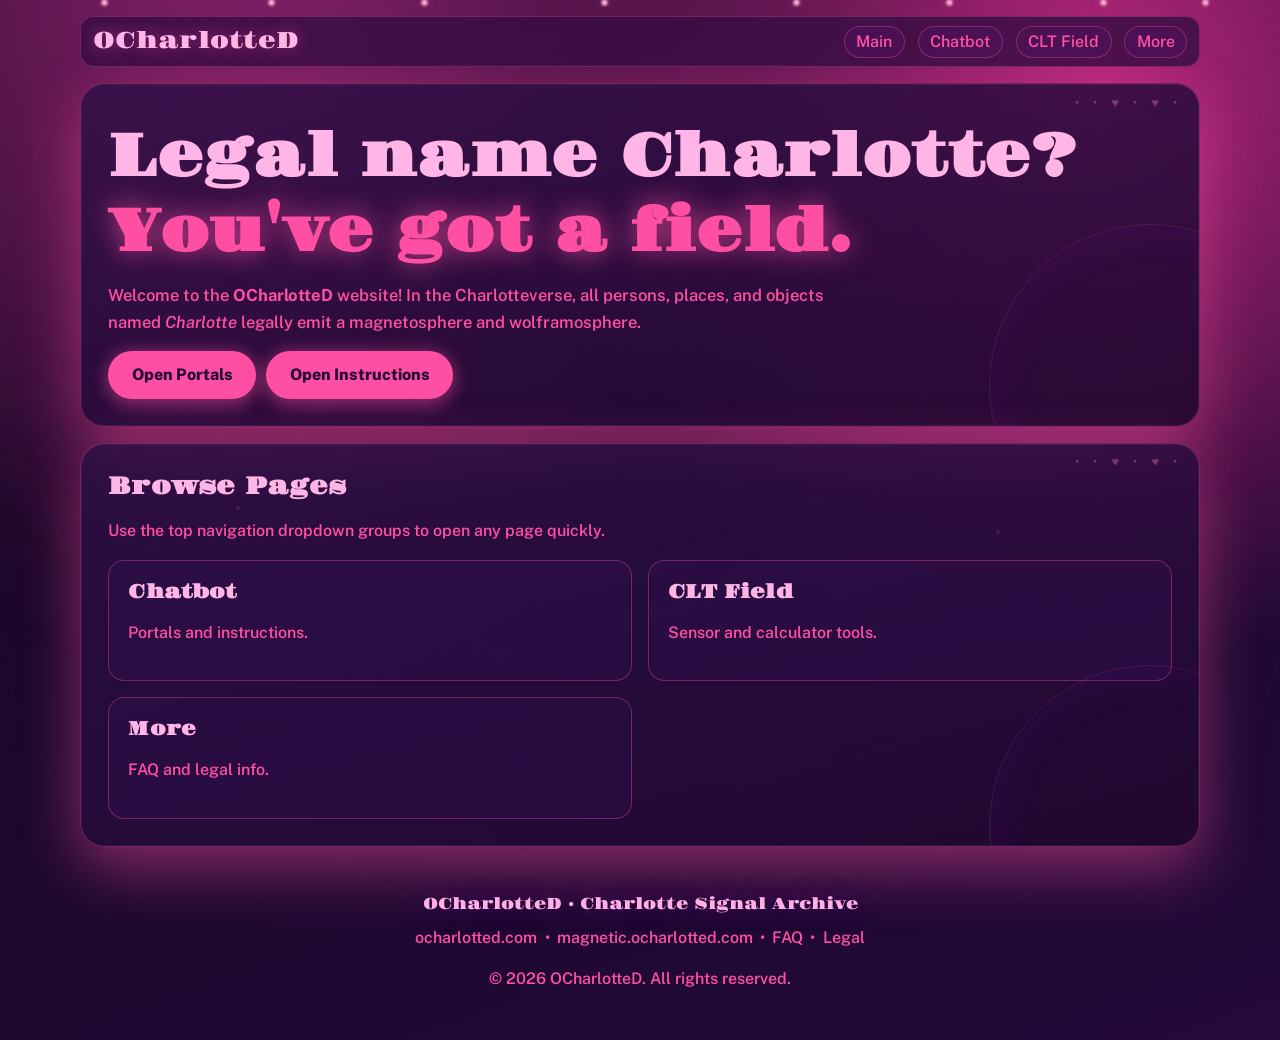
==== commit c369492e: "Revise Charlotte branding and calculator" ====
--- a/index.html
+++ b/index.html
@@ -5,19 +5,19 @@
   <meta name="viewport" content="width=device-width, initial-scale=1.0" />
   <meta name="google-site-verification" content="80UmwqIEGJ7TAXPsSAttlrATkxJ07hnnddcfAKkEbeo" />
   <meta name="zoho-verification" content="zb01457587.zmverify.zoho.com" />
-  <title>Charlotte Dynamics | CLT-6 Command Deck</title>
-  <meta name="description" content="Explore the rebuilt CLT-6 command deck with persona protocols, detector tools, calculators, and fictional tungsten field interfaces." />
-  <meta name="keywords" content="Charlotte Dynamics, CLT-6, Charlotte AI, CLT calculator, Tungsten fiction" />
+  <title>OCharlotteD | Charlotte AI, Charlotte GPT & Charlotte Chatbot Hub</title>
+  <meta name="description" content="Explore OCharlotteD, the Charlotte AI universe featuring Charlotte GPT lore, the Charlotte chatbot portals, CLT field tools, and tungsten-themed interactive experiences." />
+  <meta name="keywords" content="Charlotte, Charlotte AI, Charlotte GPT, Charlotte Chatbot, CLT, Tungsten, OCharlotteD" />
   <meta name="robots" content="index, follow" />
   <link rel="canonical" href="https://ocharlotted.com/" />
   <meta property="og:type" content="website" />
-  <meta property="og:title" content="Charlotte Dynamics | CLT-6 Command Deck" />
-  <meta property="og:description" content="Enter the Charlotte Dynamics signal: CLT-6 tools, persona protocols, detector consoles, and fictional tungsten telemetry." />
+  <meta property="og:title" content="OCharlotteD | Charlotte AI, Charlotte GPT & Charlotte Chatbot Hub" />
+  <meta property="og:description" content="Enter the OCharlotteD signal: Charlotte AI lore, Charlotte GPT content, chatbot portals, CLT tools, and tungsten-themed narrative interfaces." />
   <meta property="og:url" content="https://ocharlotted.com/" />
-  <meta property="og:site_name" content="Charlotte Dynamics" />
+  <meta property="og:site_name" content="OCharlotteD" />
   <meta property="og:image" content="https://i.ibb.co/qM0Wfk1J/Chat-GPT-Image-Mar-8-2026-08-19-41-PM.png" />
   <meta name="twitter:card" content="summary_large_image" />
-  <meta name="twitter:title" content="Charlotte Dynamics | CLT-6 Command Deck" />
+  <meta name="twitter:title" content="OCharlotteD | Charlotte AI, Charlotte GPT & Charlotte Chatbot Hub" />
   <meta name="twitter:description" content="Explore Charlotte AI and Charlotte GPT experiences with CLT lore, tungsten-themed storytelling, and multi-platform chatbot portals." />
   <meta name="twitter:image" content="https://i.ibb.co/qM0Wfk1J/Chat-GPT-Image-Mar-8-2026-08-19-41-PM.png" />
 
@@ -61,14 +61,14 @@
     {
       "@context": "https://schema.org",
       "@type": "WebSite",
-      "name": "Charlotte Dynamics",
+      "name": "OCharlotteD",
       "url": "https://ocharlotted.com/",
-      "description": "Charlotte Dynamics is a fictional CLT-6 command site with detector tools, calculator workflows, persona protocols, and tungsten-inspired lore.",
-      "keywords": "Charlotte, Charlotte AI, Charlotte GPT, Charlotte Persona Systems, CLT, Tungsten"
+      "description": "OCharlotteD is a Charlotte AI and Charlotte chatbot themed website with CLT tools, Charlotte GPT prompts, and tungsten-inspired lore.",
+      "keywords": "Charlotte, Charlotte AI, Charlotte GPT, Charlotte Chatbot, CLT, Tungsten"
     }
   </script>
 </head>
-<body data-tab-title="Charlotte Dynamics">
+<body data-tab-title="OCharlotteD">
   <a class="skip-link" href="#main">Skip to content</a>
 
   <div id="entryLoader" class="entry-loader main-loader" data-loader="main" aria-live="polite">
@@ -78,9 +78,9 @@
         <span></span><span></span><span></span>
       </div>
       <p class="loader-kicker">Primary interface initialization</p>
-      <h1>Opening Charlotte Dynamics</h1>
-      <p class="loader-subtitle">Loading the CLT-6 command deck, detector consoles, and persona protocol routes.</p>
-      <p id="mainLoaderStatus" class="loader-status">Opening Charlotte Dynamics deck...</p>
+      <h1>Entering OCharlotteD</h1>
+      <p class="loader-subtitle">Priming CLT magnetometers, charging tungsten, and preparing personas.</p>
+      <p id="mainLoaderStatus" class="loader-status">Booting OCharlotteD realm...</p>
       <div class="main-loader-lights" aria-hidden="true">
         <span></span><span></span><span></span><span></span>
       </div>
@@ -97,7 +97,7 @@
   <header class="site-header">
     <div class="brand-lockup">
       <div class="brand-copy">
-        <p class="brand-title">Charlotte Dynamics</p>
+        <p class="brand-title">OCharlotteD</p>
       </div>
     </div>
 <button
@@ -111,26 +111,26 @@
     </button>
 
             <nav id="primaryNav" class="header-nav" aria-label="Primary">
-      <a href="index.html">Command Deck</a>
+      <a href="index.html">Main</a>
       <details class="nav-group">
-        <summary>Persona Systems</summary>
+        <summary>Chatbot</summary>
         <div class="nav-submenu">
-          <a href="portals.html">Launch Ports</a>
-          <a href="instructions.html">Protocol Copy</a>
+          <a href="portals.html">Portals</a>
+          <a href="instructions.html">Instructions</a>
         </div>
       </details>
       <details class="nav-group">
-        <summary>Field Lab</summary>
+        <summary>CLT Field</summary>
         <div class="nav-submenu">
-          <a href="clt-field.html">Live Detector</a>
-          <a href="field-calculator.html">Signal Calculator</a>
+          <a href="clt-field.html">CLT Sensor</a>
+          <a href="field-calculator.html">CLT Calculator</a>
         </div>
       </details>
       <details class="nav-group">
-        <summary>Archive</summary>
+        <summary>More</summary>
         <div class="nav-submenu">
-          <a href="faq.html">Questions</a>
-          <a href="legal.html">Safety Notes</a>
+          <a href="faq.html">FAQ</a>
+          <a href="legal.html">Legal</a>
         </div>
       </details>
     </nav>
@@ -138,37 +138,36 @@
 
   <main id="main" class="page-shell">
     <section class="hero-card panel" aria-labelledby="heroTitle">
-      <p class="eyebrow">CLT-6 Fiction Interface</p>
       <h1 id="heroTitle">
-        Charlotte is not a topic.<br />
-        <span>Charlotte is the field.</span>
+        Legal name Charlotte?<br />
+        <span>You've got a field.</span>
       </h1>
       <p class="hero-copy">
-        Welcome to <strong>ocharlotted.com</strong>: an immersive world where
-        <em>Charlotte</em>, <em>tungsten</em>, and <em>CLT Magnetic lore</em>
-        converge into a coherent, dramatic signal.
+        Welcome to the <strong>OCharlotteD</strong> website! In the Charlotteverse, all persons,
+        places, and objects named <em>Charlotte</em> legally emit a magnetosphere and
+        wolframosphere.
       </p>
       <div class="hero-actions">
-        <a class="btn primary" href="portals.html">Open Launch Ports</a>
-        <a class="btn secondary" href="instructions.html">Open Protocol Copy</a>
+        <a class="btn primary" href="portals.html">Open Portals</a>
+        <a class="btn secondary" href="instructions.html">Open Instructions</a>
       </div>
     </section>
 
     <section class="panel" aria-labelledby="mainIntroTitle">
-      <h2 id="mainIntroTitle">System Modules</h2>
-      <p>Jump into the rebuilt command deck: persona launch paths, live field tools, calculators, archives, and safety notes.</p>
+      <h2 id="mainIntroTitle">Browse Pages</h2>
+      <p>Use the top navigation dropdown groups to open any page quickly.</p>
       <div class="quick-grid">
         <a class="quick-card" href="portals.html">
-          <h3>Persona Systems</h3>
-          <p>Launch routes and copy-ready protocol.</p>
+          <h3>Chatbot</h3>
+          <p>Portals and instructions.</p>
         </a>
         <a class="quick-card" href="clt-field.html">
-          <h3>Field Lab</h3>
-          <p>Live detector tools, uploader controls, and CLT-6 calculators.</p>
+          <h3>CLT Field</h3>
+          <p>Sensor and calculator tools.</p>
         </a>
         <a class="quick-card" href="faq.html">
-          <h3>Archive</h3>
-          <p>Question archive and fiction boundaries.</p>
+          <h3>More</h3>
+          <p>FAQ and legal info.</p>
         </a>
       </div>
     </section>
@@ -176,17 +175,17 @@
   </main>
 
   <footer class="site-footer">
-    <p class="footer-brand">Operation Charlotte Dynamics · CLT-6 Systems</p>
+    <p class="footer-brand">OCharlotteD · Charlotte Signal Archive</p>
     <p class="footer-links">
       <a href="https://ocharlotted.com" target="_blank" rel="noopener noreferrer">ocharlotted.com</a>
       <span aria-hidden="true">•</span>
       <a href="https://magnetic.ocharlotted.com" target="_blank" rel="noopener noreferrer">magnetic.ocharlotted.com</a>
       <span aria-hidden="true">•</span>
-      <a href="faq.html">Questions</a>
+      <a href="faq.html">FAQ</a>
       <span aria-hidden="true">•</span>
-      <a href="legal.html">Safety Notes</a>
+      <a href="legal.html">Legal</a>
     </p>
-    <p>© 2026 Operation Charlotte Dynamics. All rights reserved.</p>
+    <p>© 2026 OCharlotteD. All rights reserved.</p>
   </footer>
 
   <script src="app.js"></script>
--- a/styles.css
+++ b/styles.css
@@ -1,70 +1,88 @@
 :root {
-  color-scheme: dark;
-  --ink: #fff4fb;
-  --muted: #f5b8dd;
-  --dim: #c784b3;
-  --bg: #120012;
-  --bg-2: #260020;
-  --card: rgba(39, 0, 46, 0.72);
-  --card-strong: rgba(67, 0, 74, 0.84);
-  --line: rgba(255, 121, 198, 0.32);
-  --line-hot: rgba(255, 121, 198, 0.78);
-  --pink: #ff4fb8;
-  --pink-2: #ff8fd6;
-  --magenta: #e11d8f;
-  --purple: #7c3aed;
-  --purple-2: #4c1d95;
-  --radius-xl: 34px;
+  --bg-0: #14061f;
+  --bg-1: #230a39;
+  --panel: rgba(45, 16, 72, 0.78);
+  --panel-border: rgba(255, 79, 163, 0.36);
+  --text: #ff4fa3;
+  --text-soft: #ffb6e6;
+  --gold-0: #4a0d3f;
+  --gold-1: #9a1f73;
+  --gold-2: #ff4fa3;
+  --violet: #4a0d3f;
+  --magenta: #9a1f73;
+  --cyan: #ff4fa3;
   --radius-lg: 24px;
   --radius-md: 16px;
-  --shadow: 0 30px 90px rgba(12, 0, 20, 0.62), 0 0 46px rgba(225, 29, 143, 0.22);
-}
-
-* { box-sizing: border-box; }
-
-[hidden] { display: none !important; }
+  --shadow-lg: 0 20px 60px rgba(255, 79, 163, 0.48);
+}
+
+* {
+  box-sizing: border-box;
+}
 
 html,
 body {
   margin: 0;
-  min-height: 100%;
-}
-
-html { scroll-behavior: smooth; }
+  padding: 0;
+}
 
 body {
-  font-family: "Public Sans", system-ui, -apple-system, BlinkMacSystemFont, "Segoe UI", sans-serif;
-  font-weight: 560;
-  color: var(--ink);
+  font-family: "Public Sans", sans-serif;
+  color: var(--text);
+  font-weight: 550;
+  background:
+    radial-gradient(circle at 20% -10%, #7a1f69 0%, transparent 44%),
+    radial-gradient(circle at 86% 8%, #b3257b 0%, transparent 40%),
+    linear-gradient(160deg, var(--bg-0), var(--bg-1));
+  min-height: 100vh;
   overflow-x: hidden;
-  background:
-    radial-gradient(circle at 10% 12%, rgba(255, 79, 184, 0.38), transparent 28%),
-    radial-gradient(circle at 88% 4%, rgba(124, 58, 237, 0.42), transparent 34%),
-    radial-gradient(circle at 50% 115%, rgba(225, 29, 143, 0.34), transparent 42%),
-    linear-gradient(135deg, var(--bg), var(--bg-2) 52%, #35104f);
-}
-
-body::before {
-  content: "";
-  position: fixed;
-  inset: 0;
-  z-index: -3;
-  pointer-events: none;
-  background:
-    linear-gradient(90deg, rgba(255,255,255,0.04) 1px, transparent 1px),
-    linear-gradient(rgba(255,255,255,0.035) 1px, transparent 1px),
-    linear-gradient(118deg, transparent 0 38%, rgba(255, 79, 184, 0.14) 38% 38.8%, transparent 38.8% 100%),
-    linear-gradient(62deg, transparent 0 66%, rgba(124, 58, 237, 0.16) 66% 66.8%, transparent 66.8% 100%);
-  background-size: 54px 54px, 54px 54px, auto, auto;
-  mask-image: linear-gradient(to bottom, black 0 74%, transparent 100%);
-}
+}
+
+.btn,
+.header-nav a,
+.header-nav .nav-group summary {
+  transition: transform 0.2s ease, box-shadow 0.2s ease, border-color 0.2s ease;
+}
+
+.btn:hover,
+.btn:focus-visible,
+.header-nav a:hover,
+.header-nav a:focus-visible,
+.header-nav .nav-group summary:hover,
+.header-nav .nav-group summary:focus-visible {
+  transform: translateY(-2px);
+  box-shadow: 0 10px 24px rgba(255, 79, 163, 0.25);
+}
+
+.quick-card,
+.disclaimer-card,
+.faq-item,
+.portal-entry {
+  transition: transform 0.25s ease, box-shadow 0.25s ease, border-color 0.25s ease;
+}
+
+.quick-card:hover,
+.disclaimer-card:hover,
+.faq-item:hover,
+.portal-entry:hover {
+  transform: translateY(-4px);
+  box-shadow: 0 18px 38px rgba(255, 79, 163, 0.22);
+  border-color: rgba(255, 79, 163, 0.62);
+}
+
+.faq-item[open] summary {
+  color: #ffd9ef;
+}
+
+
 
 button,
 input,
 textarea,
-select { font: inherit; }
-
-a { color: inherit; }
+select {
+  font: inherit;
+  font-family: inherit;
+}
 
 .skip-link {
   position: absolute;
@@ -72,13 +90,457 @@
 }
 
 .skip-link:focus {
-  left: 1rem;
-  top: 1rem;
-  z-index: 999;
+  left: 12px;
+  top: 12px;
+  z-index: 100;
+  background: #fff;
+  color: #111;
+  padding: 0.55rem 0.75rem;
+  border-radius: 8px;
+}
+
+.entry-loader {
+  --loader-glow: 0.35;
+  position: fixed;
+  inset: 0;
+  z-index: 50;
+  display: grid;
+  place-items: center;
+  background:
+    radial-gradient(circle at 50% 14%, rgba(255, 79, 163, calc(0.18 + var(--loader-glow) * 0.22)), transparent 50%),
+    linear-gradient(160deg, rgba(58, 12, 76, 0.97), rgba(31, 9, 47, 0.98));
+  backdrop-filter: blur(8px);
+  transition: opacity 0.55s ease, visibility 0.55s ease;
+}
+
+.entry-loader::before {
+  content: "";
+  position: absolute;
+  inset: 0;
+  pointer-events: none;
+  background: repeating-linear-gradient(
+    0deg,
+    rgba(255, 255, 255, 0.02) 0 1px,
+    transparent 1px 4px
+  );
+  opacity: 0.5;
+}
+
+.entry-loader.loaded {
+  opacity: 0;
+  visibility: hidden;
+  pointer-events: none;
+}
+
+.entry-loader-grid {
+  position: absolute;
+  inset: 0;
+  pointer-events: none;
+  background:
+    radial-gradient(circle at 50% 34%, rgba(255, 79, 163, 0.12), transparent 44%),
+    repeating-radial-gradient(
+      circle at 50% 40%,
+      rgba(224, 224, 224, 0.04) 0 1px,
+      transparent 1px 48px
+    );
+  opacity: calc(0.5 + var(--loader-glow) * 0.3);
+}
+
+.loader-shell {
+  width: min(760px, calc(100% - 2rem));
+  border-radius: 24px;
+  border: 1px solid rgba(255, 79, 163, 0.42);
+  background: linear-gradient(160deg, rgba(80, 18, 88, 0.95), rgba(36, 10, 52, 0.96));
+  box-shadow:
+    0 25px 90px rgba(255, 79, 163, 0.65),
+    0 0 45px rgba(255, 79, 163, calc(0.14 + var(--loader-glow) * 0.28));
+  padding: 1.2rem;
+  text-align: center;
+}
+
+.loader-shell h1,
+.loader-kicker {
+  font-family: "Gravitas One", serif;
+}
+
+.loader-kicker {
+  margin: 0;
+  color: var(--text-soft);
+  letter-spacing: 0.08em;
+  text-transform: uppercase;
+  font-size: 0.74rem;
+}
+
+.loader-shell h1 {
+  margin: 0.36rem 0;
+  font-size: clamp(1.3rem, 4.4vw, 2.1rem);
+}
+
+.loader-subtitle {
+  margin: 0 auto 0.8rem;
+  color: var(--text);
+  max-width: 58ch;
+}
+
+.loader-status {
+  margin: 0.72rem 0 0;
+  color: var(--text);
+  font-weight: 700;
+}
+
+
+.clt-start-track {
+  margin-top: 0.9rem;
+}
+
+.clt-loader-dots {
+  margin-top: 0.75rem;
+  display: flex;
+  justify-content: center;
+  gap: 0.5rem;
+}
+
+.clt-loader-dots span {
+  width: 8px;
+  height: 8px;
+  border-radius: 50%;
+  background: rgba(255, 79, 163, 0.92);
+  box-shadow: 0 0 12px rgba(255, 79, 163, 0.5);
+  animation: pulseStrip 1s ease-in-out infinite;
+}
+
+.clt-loader-dots span:nth-child(2) { animation-delay: 0.12s; }
+.clt-loader-dots span:nth-child(3) { animation-delay: 0.24s; }
+.clt-loader-dots span:nth-child(4) { animation-delay: 0.36s; }
+
+.main-loader .loader-shell {
+  background:
+    radial-gradient(circle at 50% 2%, rgba(255, 79, 163, 0.36), transparent 52%),
+    linear-gradient(165deg, rgba(122, 28, 102, 0.96), rgba(36, 9, 49, 0.96));
+}
+
+.main-loader-orbit {
+  position: relative;
+  margin: 0 auto 0.7rem;
+  width: 94px;
+  height: 94px;
+  border-radius: 50%;
+  border: 1px solid rgba(255, 79, 163, 0.5);
+  box-shadow: inset 0 0 26px rgba(255, 79, 163, 0.2), 0 0 28px rgba(255, 79, 163, 0.24);
+}
+
+.main-loader-orbit span {
+  position: absolute;
+  inset: -1px;
+  border-radius: 50%;
+  border: 1px dashed rgba(255, 79, 163, 0.28);
+  animation: orbitSpin 2.8s linear infinite;
+}
+
+.main-loader-orbit span:nth-child(2) {
+  inset: 10px;
+  animation-duration: 2.1s;
+  animation-direction: reverse;
+}
+
+.main-loader-orbit span:nth-child(3) {
+  inset: 23px;
+  border-style: solid;
+  border-color: rgba(255, 79, 163, 0.7);
+  box-shadow: 0 0 18px rgba(255, 79, 163, 0.4);
+  animation-duration: 1.4s;
+}
+
+.main-loader-lights {
+  display: grid;
+  grid-template-columns: repeat(4, 1fr);
+  gap: 0.55rem;
+  margin-top: 0.95rem;
+}
+
+.main-loader-lights span {
+  height: 12px;
   border-radius: 999px;
-  padding: 0.75rem 1rem;
-  color: #220020;
-  background: #fff4fb;
+  border: 1px solid rgba(255, 79, 163, 0.44);
+  background: linear-gradient(90deg, rgba(255, 79, 163, 0.14), rgba(255, 79, 163, 0.5));
+  box-shadow: inset 0 0 12px rgba(255, 79, 163, 0.28);
+  animation: pulseStrip 1s ease-in-out infinite;
+}
+
+.main-loader-lights span:nth-child(2) {
+  animation-delay: 0.12s;
+}
+
+.main-loader-lights span:nth-child(3) {
+  animation-delay: 0.24s;
+}
+
+.main-loader-lights span:nth-child(4) {
+  animation-delay: 0.36s;
+}
+
+.faq-loader .loader-shell {
+  background:
+    radial-gradient(circle at 18% 8%, rgba(255, 79, 163, 0.32), transparent 48%),
+    linear-gradient(165deg, rgba(108, 26, 112, 0.96), rgba(36, 10, 52, 0.96));
+}
+
+.faq-loader-badges {
+  display: flex;
+  flex-wrap: wrap;
+  justify-content: center;
+  gap: 0.5rem;
+  margin-top: 0.8rem;
+}
+
+.faq-loader-badges span {
+  border: 1px solid rgba(255, 79, 163, 0.44);
+  border-radius: 999px;
+  padding: 0.22rem 0.58rem;
+  font-size: 0.74rem;
+  font-weight: 700;
+  letter-spacing: 0.04em;
+  color: var(--text-soft);
+  background: rgba(76, 18, 90, 0.7);
+}
+
+.portals-loader .loader-shell {
+  background: linear-gradient(160deg, rgba(118, 26, 104, 0.95), rgba(42, 12, 58, 0.95));
+}
+
+.portal-loader-network {
+  margin: 0.8rem auto 0.65rem;
+  width: min(520px, 100%);
+  display: grid;
+  grid-template-columns: repeat(6, 1fr);
+  gap: 0.45rem;
+}
+
+.portal-loader-network span {
+  height: 34px;
+  border-radius: 10px;
+  border: 1px solid rgba(255, 96, 168, 0.24);
+  background: rgba(132, 28, 101, 0.18);
+  transition: transform 0.2s ease, background 0.2s ease, box-shadow 0.2s ease;
+}
+
+.portal-loader-network span.active {
+  background: linear-gradient(145deg, rgba(255, 79, 163, 0.72), rgba(154, 35, 112, 0.72));
+  box-shadow: 0 0 16px rgba(255, 79, 163, 0.35);
+  transform: translateY(-2px);
+}
+
+.instructions-loader .loader-shell {
+  background: linear-gradient(160deg, rgba(102, 20, 93, 0.95), rgba(40, 12, 56, 0.96));
+}
+
+.instruction-console {
+  margin-top: 0.75rem;
+  border: 1px solid rgba(255, 79, 163, 0.48);
+  background: linear-gradient(160deg, rgba(102, 20, 93, 0.78), rgba(44, 12, 60, 0.74));
+  border-radius: 14px;
+  padding: 0.75rem;
+  text-align: left;
+  box-shadow: inset 0 0 0 1px rgba(255, 79, 163, 0.14);
+}
+
+.typed-line {
+  margin: 0;
+  min-height: 4.9em;
+  color: var(--text);
+  font-weight: 700;
+  white-space: pre-line;
+}
+
+.typed-line::after {
+  content: "▋";
+  margin-left: 0.22rem;
+  animation: blink 0.8s steps(1, end) infinite;
+}
+
+.legal-loader .loader-shell {
+  background:
+    radial-gradient(circle at 18% 15%, rgba(255, 79, 163, 0.24), transparent 45%),
+    radial-gradient(circle at 82% 18%, rgba(182, 58, 136, 0.24), transparent 44%),
+    linear-gradient(162deg, rgba(98, 20, 90, 0.95), rgba(42, 12, 58, 0.95));
+}
+
+.legal-loader-shell {
+  position: relative;
+  overflow: hidden;
+}
+
+.legal-loader-shell::after {
+  content: "";
+  position: absolute;
+  inset: auto -22% -32% -22%;
+  height: 120px;
+  background: radial-gradient(circle, rgba(255, 79, 163, 0.22), transparent 70%);
+  pointer-events: none;
+}
+
+.legal-loader-bars {
+  display: grid;
+  grid-template-columns: repeat(3, 1fr);
+  gap: 0.55rem;
+  margin: 0.55rem 0 0.35rem;
+}
+
+.legal-loader-bars span {
+  height: 9px;
+  border-radius: 999px;
+  background: linear-gradient(90deg, rgba(255, 79, 163, 0.3), rgba(170, 52, 128, 0.52));
+  animation: pulseStrip 1.2s ease-in-out infinite;
+}
+
+.legal-loader-bars span:nth-child(2) {
+  animation-delay: 0.15s;
+}
+
+.legal-loader-bars span:nth-child(3) {
+  animation-delay: 0.3s;
+}
+
+.legal-checklist {
+  list-style: none;
+  margin: 0.9rem auto 0;
+  padding: 0;
+  width: min(460px, 100%);
+  display: grid;
+  gap: 0.45rem;
+}
+
+.legal-checklist li {
+  display: flex;
+  align-items: center;
+  gap: 0.55rem;
+  color: var(--text);
+  border: 1px solid rgba(255, 79, 163, 0.26);
+  border-radius: 12px;
+  padding: 0.56rem 0.72rem;
+  background: linear-gradient(145deg, rgba(112, 26, 96, 0.55), rgba(78, 24, 86, 0.4));
+  transition: border-color 0.2s ease, color 0.2s ease, box-shadow 0.2s ease;
+}
+
+.check-icon {
+  width: 20px;
+  height: 20px;
+  border-radius: 50%;
+  border: 1px solid rgba(255, 79, 163, 0.55);
+  display: inline-flex;
+  align-items: center;
+  justify-content: center;
+  background: rgba(255, 79, 163, 0.08);
+  flex-shrink: 0;
+}
+
+.legal-checklist li.checked {
+  color: var(--text);
+  border-color: rgba(255, 79, 163, 0.74);
+  box-shadow: 0 0 18px rgba(255, 79, 163, 0.22);
+}
+
+.legal-checklist li.checked .check-icon {
+  border-color: rgba(255, 79, 163, 0.88);
+  background: rgba(255, 79, 163, 0.18);
+}
+
+.legal-checklist li.checked .check-icon::before {
+  content: "✓";
+  color: var(--text);
+  font-weight: 800;
+  font-size: 0.86rem;
+  line-height: 1;
+  display: block;
+  transform: translateY(-0.5px);
+}
+
+.legal-list {
+  display: grid;
+  gap: 0.75rem;
+}
+
+.legal-list p {
+  margin: 0;
+}
+
+.loader-shell-clt {
+  width: min(820px, calc(100% - 2rem));
+  background: linear-gradient(160deg, rgba(104, 22, 96, 0.96), rgba(40, 12, 56, 0.95));
+}
+
+.meter-panel {
+  border: 1px solid rgba(255, 79, 163, 0.36);
+  background: rgba(64, 18, 76, 0.58);
+  border-radius: 16px;
+  padding: 0.8rem;
+  text-align: left;
+}
+
+.meter-panel + .meter-panel {
+  margin-top: 0.6rem;
+}
+
+.clt-meter {
+  box-shadow: inset 0 0 0 1px rgba(106, 13, 173, 0.2);
+}
+
+.tungsten-meter {
+  box-shadow: inset 0 0 0 1px rgba(255, 79, 163, 0.16);
+}
+
+.meter-head {
+  display: flex;
+  justify-content: space-between;
+  gap: 1rem;
+  align-items: baseline;
+}
+
+.meter-head p {
+  margin: 0;
+  color: var(--text);
+  font-weight: 700;
+}
+
+.meter-unit {
+  color: var(--text) !important;
+  font-size: 0.84rem;
+  font-weight: 500 !important;
+}
+
+.meter-value {
+  margin: 0.4rem 0;
+  font-size: clamp(1.35rem, 5.6vw, 2.8rem);
+  font-weight: 800;
+  font-variant-numeric: tabular-nums;
+}
+
+.meter-value.tungsten {
+  font-size: clamp(1rem, 3.3vw, 1.5rem);
+  color: var(--text);
+}
+
+.loader-track {
+  margin: 0.45rem 0 0;
+  height: 11px;
+  border-radius: 999px;
+  border: 1px solid rgba(255, 255, 255, 0.24);
+  overflow: hidden;
+  background: rgba(255, 116, 178, 0.22);
+}
+
+.loader-track span {
+  display: block;
+  width: 0;
+  height: 100%;
+  background: linear-gradient(90deg, var(--violet), var(--magenta), var(--cyan));
+  box-shadow: 0 0 18px rgba(255, 79, 163, 0.5);
+}
+
+.entry-loader.peak-flash .loader-shell {
+  box-shadow:
+    0 25px 90px rgba(255, 79, 163, 0.65),
+    0 0 90px rgba(255, 255, 255, 0.45);
 }
 
 .background-field,
@@ -90,489 +552,1711 @@
 }
 
 .background-field {
-  z-index: -2;
+  opacity: 0.68;
   background:
-    radial-gradient(circle at 22% 24%, rgba(255, 143, 214, 0.28), transparent 30%),
-    radial-gradient(circle at 74% 18%, rgba(217, 70, 239, 0.24), transparent 32%),
-    radial-gradient(circle at 44% 76%, rgba(124, 58, 237, 0.22), transparent 38%);
+    radial-gradient(circle at 20% 20%, rgba(255, 60, 140, 0.26), transparent 42%),
+    radial-gradient(circle at 80% 14%, rgba(194, 52, 132, 0.2), transparent 35%),
+    radial-gradient(circle at 34% 68%, rgba(255, 116, 178, 0.16) 0 2px, transparent 2px 16px),
+    radial-gradient(circle at 74% 78%, rgba(255, 132, 188, 0.14) 0 2px, transparent 2px 14px);
 }
 
 .field-rings {
-  z-index: -1;
-  opacity: 0.52;
-  background:
-    repeating-radial-gradient(circle at 50% 52%, rgba(255, 143, 214, 0.13) 0 1px, transparent 1px 105px),
-    conic-gradient(from 210deg at 50% 50%, rgba(255, 79, 184, 0.2), transparent 18%, rgba(124, 58, 237, 0.18), transparent 52%, rgba(255, 143, 214, 0.18), transparent);
-  animation: spinField 22s linear infinite;
+  opacity: 0.35;
+  background: repeating-radial-gradient(
+    circle at 50% 50%,
+    rgba(255, 79, 163, 0.1) 0 1px,
+    transparent 1px 84px
+  );
+  animation: breatheRings 8s ease-in-out infinite alternate;
 }
 
 .particle-layer span {
   position: absolute;
-  bottom: -1rem;
-  width: 7px;
-  height: 7px;
-  border-radius: 999px;
-  background: var(--pink-2);
-  box-shadow: 0 0 16px rgba(255, 143, 214, 0.86), 0 0 42px rgba(225, 29, 143, 0.42);
-  animation: floatSpark 8s linear infinite;
-}
-
-.particle-layer span:nth-child(1) { left: 8%; animation-delay: -1s; }
-.particle-layer span:nth-child(2) { left: 19%; animation-delay: -3s; }
-.particle-layer span:nth-child(3) { left: 31%; animation-delay: -5s; }
-.particle-layer span:nth-child(4) { left: 46%; animation-delay: -2s; }
-.particle-layer span:nth-child(5) { left: 61%; animation-delay: -6s; }
-.particle-layer span:nth-child(6) { left: 74%; animation-delay: -4s; }
-.particle-layer span:nth-child(7) { left: 86%; animation-delay: -7s; }
-.particle-layer span:nth-child(8) { left: 94%; animation-delay: -2.8s; }
+  width: 5px;
+  height: 5px;
+  border-radius: 50%;
+  background: rgba(255, 79, 163, 0.82);
+  box-shadow: 0 0 10px rgba(255, 79, 163, 0.55);
+  animation: driftUp 7.5s linear infinite;
+}
+
+.particle-layer span:nth-child(1) {
+  left: 8%;
+  animation-delay: -1s;
+}
+
+.particle-layer span:nth-child(2) {
+  left: 21%;
+  animation-delay: -4s;
+}
+
+.particle-layer span:nth-child(3) {
+  left: 33%;
+  animation-delay: -2.2s;
+}
+
+.particle-layer span:nth-child(4) {
+  left: 47%;
+  animation-delay: -5.4s;
+}
+
+.particle-layer span:nth-child(5) {
+  left: 62%;
+  animation-delay: -0.5s;
+}
+
+.particle-layer span:nth-child(6) {
+  left: 74%;
+  animation-delay: -3.7s;
+}
+
+.particle-layer span:nth-child(7) {
+  left: 86%;
+  animation-delay: -2.7s;
+}
+
+.particle-layer span:nth-child(8) {
+  left: 94%;
+  animation-delay: -6.1s;
+}
+
+.particle-layer span::before {
+  content: "";
+  position: absolute;
+  inset: -3px;
+  border-radius: 50%;
+  background: radial-gradient(circle, rgba(255, 214, 236, 0.78), transparent 68%);
+  animation: particleFlicker 1.2s ease-in-out infinite;
+}
 
 .site-header,
 .page-shell,
 .site-footer {
-  width: min(1240px, calc(100% - 2rem));
+  width: min(1120px, calc(100% - 1.6rem));
   margin-inline: auto;
 }
 
 .site-header {
-  position: sticky;
-  top: 1rem;
+  position: relative;
   z-index: 40;
-  display: grid;
-  grid-template-columns: auto 1fr;
+  overflow: visible;
+  margin-top: 1rem;
+  margin-bottom: 1rem;
+  display: flex;
   align-items: center;
-  gap: clamp(1rem, 2vw, 2rem);
+  justify-content: space-between;
+  gap: 1rem;
+  background: rgba(55, 14, 68, 0.82);
+  border: 1px solid rgba(255, 96, 168, 0.28);
+  border-radius: 14px;
+  padding: 0.42rem 0.72rem;
+  backdrop-filter: blur(8px);
+}
+
+.brand-lockup {
+  display: flex;
+  align-items: center;
+  gap: 0.72rem;
+  min-width: 0;
+}
+
+
+.brand-copy {
+  display: grid;
+  gap: 0.08rem;
+}
+
+.brand-title {
+  margin: 0;
+  font-family: "Gravitas One", serif;
+  font-size: clamp(1.14rem, 2.35vw, 1.42rem);
+  color: var(--text-soft);
+  letter-spacing: 0.01em;
+  text-shadow: 0 0 18px rgba(255, 79, 163, 0.45);
+}
+
+.header-nav {
+  position: relative;
+  display: flex;
+  align-items: center;
+  gap: 0.8rem;
+  flex-wrap: wrap;
+}
+
+.header-nav a {
+  color: var(--text);
+  text-decoration: none;
+  border: 1px solid var(--panel-border);
+  border-radius: 999px;
+  padding: 0.34rem 0.72rem;
+  background: rgba(76, 18, 90, 0.62);
+  transition: border-color 0.2s ease, transform 0.2s ease;
+}
+
+.header-nav .nav-group {
+  position: relative;
+  z-index: 25;
+}
+
+.header-nav .nav-group summary {
+  list-style: none;
+  cursor: pointer;
+  color: var(--text);
+  border: 1px solid var(--panel-border);
+  border-radius: 999px;
+  padding: 0.34rem 0.72rem;
+  background: rgba(76, 18, 90, 0.62);
+  transition: border-color 0.2s ease, transform 0.2s ease;
+}
+
+.header-nav .nav-group summary::-webkit-details-marker {
+  display: none;
+}
+
+.header-nav .nav-group[open] summary,
+.header-nav .nav-group summary:hover,
+.header-nav .nav-group summary:focus-visible {
+  border-color: rgba(255, 79, 163, 0.86);
+  transform: translateY(-1px);
+}
+
+.nav-submenu {
+  position: absolute;
+  top: calc(100% + 0.38rem);
+  right: 0;
+  z-index: 20;
+  min-width: 180px;
+  display: grid;
+  gap: 0.38rem;
+  padding: 0.48rem;
+  background: rgba(36, 10, 52, 0.96);
+  border: 1px solid var(--panel-border);
+  border-radius: 12px;
+  box-shadow: 0 16px 34px rgba(0, 0, 0, 0.35);
+}
+
+.header-nav a:hover,
+.header-nav a:focus-visible {
+  border-color: rgba(255, 79, 163, 0.86);
+  transform: translateY(-1px);
+}
+
+.nav-toggle {
+  display: none;
+  appearance: none;
+  border: 1px solid var(--panel-border);
+  border-radius: 999px;
+  background: rgba(76, 18, 90, 0.75);
+  color: var(--text);
+  padding: 0.32rem 0.74rem;
+  font-family: "Public Sans", sans-serif;
+  font-weight: 700;
+}
+
+.page-shell {
+  display: grid;
+  gap: 1rem;
+  padding-bottom: 1.6rem;
+}
+
+.panel {
+  position: relative;
+  background:
+    radial-gradient(circle at 14% 16%, rgba(255, 116, 178, 0.14) 0 2px, transparent 2px 16px),
+    radial-gradient(circle at 82% 22%, rgba(255, 120, 180, 0.12) 0 2px, transparent 2px 14px),
+    linear-gradient(165deg, var(--panel), rgba(34, 8, 48, 0.9));
+  border: 1px solid var(--panel-border);
+  border-radius: var(--radius-lg);
+  padding: clamp(1rem, 2.6vw, 1.7rem);
+  box-shadow: var(--shadow-lg), inset 0 0 0 1px rgba(255, 255, 255, 0.04);
+  backdrop-filter: blur(12px);
+  overflow: hidden;
+}
+
+
+.panel::after {
+  content: "•  •  ♥  •  ♥  •";
+  position: absolute;
+  top: 0.65rem;
+  right: 1rem;
+  font-size: 0.8rem;
+  letter-spacing: 0.35rem;
+  color: rgba(255, 133, 188, 0.34);
+  pointer-events: none;
+}
+
+.panel::before {
+  content: "";
+  position: absolute;
+  inset: auto -10% -35% auto;
+  width: 320px;
+  height: 320px;
+  border-radius: 50%;
+  border: 1px solid rgba(255, 79, 163, 0.16);
+  box-shadow: inset 0 0 45px rgba(106, 13, 173, 0.14);
+  pointer-events: none;
+}
+
+
+h1,
+h2,
+h3 {
+  margin: 0;
+  font-family: "Gravitas One", serif;
+  letter-spacing: 0.01em;
+  color: var(--text-soft);
+}
+
+p {
+  color: var(--text);
+  line-height: 1.58;
+}
+
+li {
+  font-weight: 550;
+}
+
+.eyebrow {
+  margin: 0;
+  color: var(--gold-2);
+  text-transform: uppercase;
+  letter-spacing: 0.11em;
+  font-size: 0.74rem;
+  font-weight: 700;
+}
+
+.hero-card h1 {
+  margin-top: 0.5rem;
+  font-size: clamp(2.1rem, 6.6vw, 3.7rem);
+}
+
+.hero-card h1 span {
+  color: var(--gold-2);
+  text-shadow: 0 0 28px rgba(255, 79, 163, 0.72);
+}
+
+.hero-copy {
+  max-width: 72ch;
+  margin: 0.8rem 0 0;
+  font-size: 1.04rem;
+}
+
+.hero-actions {
   margin-top: 1rem;
-  margin-bottom: 1.25rem;
-  padding: 0.86rem 1rem;
-  border: 1px solid var(--line);
-  border-radius: 999px;
-  background: linear-gradient(135deg, rgba(39,0,46,0.9), rgba(76,0,74,0.74));
-  box-shadow: var(--shadow), inset 0 1px 0 rgba(255,255,255,0.12);
-  backdrop-filter: blur(24px) saturate(1.35);
-}
-
-.brand-lockup,
-.brand-copy { min-width: 0; }
-
-.brand-lockup { display: flex; align-items: center; }
-
-.brand-logo { display: none !important; }
-
-.brand-title {
-  position: relative;
-  margin: 0;
-  padding-right: 3.5rem;
-  font-family: "Gravitas One", Georgia, serif;
-  font-size: clamp(1.25rem, 2.7vw, 2rem);
-  line-height: 1;
-  color: #fff7fd;
-  text-shadow: 0 0 18px rgba(255, 121, 198, 0.82), 0 0 40px rgba(225, 29, 143, 0.52);
-}
-
-.brand-title::after {
-  content: "CLT-6";
-  position: absolute;
-  right: 0;
-  top: 50%;
-  transform: translateY(-50%) rotate(-5deg);
-  border: 1px solid rgba(255, 179, 223, 0.44);
-  border-radius: 999px;
-  padding: 0.17rem 0.44rem;
-  background: rgba(225, 29, 143, 0.25);
-  font-family: "Public Sans", sans-serif;
-  font-size: 0.58rem;
-  font-weight: 950;
-  letter-spacing: 0.12em;
-  color: #ffd8ef;
-}
-
-.nav-toggle { display: none; }
-
-.header-nav {
   display: flex;
+  gap: 0.65rem;
   flex-wrap: wrap;
-  justify-content: flex-end;
-  align-items: center;
-  gap: 0.5rem;
-}
-
-.header-nav a,
-.header-nav .nav-group summary,
-.nav-toggle,
+}
+
 .btn {
-  min-height: 46px;
+  appearance: none;
   display: inline-flex;
   align-items: center;
   justify-content: center;
-  border: 1px solid rgba(255, 179, 223, 0.28);
+  min-height: 48px;
+  border: 1px solid rgba(255, 79, 163, 0.9);
   border-radius: 999px;
-  padding: 0.6rem 0.9rem;
-  color: var(--ink);
+  padding: 0.75rem 1.4rem;
   text-decoration: none;
-  background: rgba(32, 0, 38, 0.58);
+  color: #230a39;
+  background: #ff4fa3;
   cursor: pointer;
-  font-weight: 850;
-  transition: transform 0.22s ease, border-color 0.22s ease, background 0.22s ease, box-shadow 0.22s ease;
-}
-
-.header-nav a:hover,
-.header-nav a:focus-visible,
-.header-nav .nav-group summary:hover,
-.header-nav .nav-group summary:focus-visible,
-.header-nav .nav-group[open] summary,
+  font-family: "Public Sans", sans-serif;
+  font-weight: 800;
+  box-shadow:
+    0 8px 20px rgba(255, 79, 163, 0.32),
+    0 0 18px rgba(255, 79, 163, 0.35);
+  transition:
+    transform 0.2s ease,
+    box-shadow 0.2s ease,
+    filter 0.2s ease;
+}
+
 .btn:hover,
 .btn:focus-visible {
+  transform: translateY(-1px);
+  filter: brightness(1.02);
+  box-shadow:
+    0 12px 24px rgba(255, 79, 163, 0.36),
+    0 0 26px rgba(255, 79, 163, 0.6);
+}
+
+.btn.primary,
+.btn.secondary {
+  background: #ff4fa3;
+  border-color: rgba(255, 79, 163, 0.9);
+  color: #230a39;
+}
+
+.quick-grid,
+.suitability-grid {
+  display: grid;
+  grid-template-columns: repeat(2, minmax(0, 1fr));
+  gap: 1rem;
+}
+
+.quick-card,
+.suitability {
+  text-decoration: none;
+  color: var(--text);
+  border: 1px solid var(--panel-border);
+  border-radius: var(--radius-md);
+  padding: 1.2rem;
+  background: rgba(45, 16, 72, 0.6);
+}
+
+.quick-card:hover {
   transform: translateY(-3px);
-  border-color: var(--line-hot);
-  background: linear-gradient(135deg, rgba(225, 29, 143, 0.86), rgba(124, 58, 237, 0.68));
-  box-shadow: 0 18px 42px rgba(225, 29, 143, 0.28);
-}
-
-.nav-group { position: relative; }
-.nav-group summary { list-style: none; }
-.nav-group summary::-webkit-details-marker { display: none; }
-
-.nav-submenu {
-  position: absolute;
-  right: 0;
-  top: calc(100% + 0.55rem);
-  min-width: 220px;
-  display: grid;
-  gap: 0.45rem;
-  border: 1px solid var(--line);
-  border-radius: 24px;
-  padding: 0.6rem;
-  background: rgba(35, 0, 42, 0.98);
-  box-shadow: 0 28px 70px rgba(12,0,20,0.58);
-  backdrop-filter: blur(24px);
-}
-
-.page-shell {
-  display: grid;
-  gap: clamp(1.15rem, 2.4vw, 1.8rem);
-  padding-bottom: 2.5rem;
-}
-
-.panel,
-.quick-card,
-.guide-card,
-.suitability,
-.disclaimer-card,
-.faq-item,
-.portal-entry,
-.readout-card,
-.field-calculator-panel,
-.meter-panel,
-.instruction-console {
+  border-color: rgba(255, 79, 163, 0.78);
+}
+
+.portal-stack {
+  display: grid;
+  gap: 1rem;
+  grid-template-columns: repeat(2, minmax(0, 1fr));
+}
+
+.portal-warning-banner {
+  margin-bottom: 1rem;
+  border: 1px solid rgba(255, 137, 90, 0.6);
+  background: linear-gradient(145deg, rgba(94, 30, 52, 0.9), rgba(68, 18, 46, 0.9));
+  box-shadow: 0 0 0 1px rgba(255, 137, 90, 0.3), 0 0 24px rgba(255, 90, 130, 0.35);
+  border-radius: 14px;
+  padding: 1rem 1.05rem;
+  min-height: 130px;
+  animation: portalWarningFlash 0.75s linear infinite;
+}
+
+.portal-warning-banner p {
+  margin: 0;
+  font-weight: 800;
+  font-size: 1rem;
+  line-height: 1.55;
+}
+
+.portal-warning-actions {
+  margin-top: 0.85rem;
+  display: flex;
+  gap: 0.6rem;
+  flex-wrap: wrap;
+}
+
+.portal-poe-section {
+  width: 100%;
+  margin-top: 1rem;
+  padding: 0;
+  border: 1px solid rgba(255, 79, 163, 0.46);
+  border-radius: var(--radius-md);
+  background: rgba(53, 14, 76, 0.7);
+  overflow: hidden;
+}
+
+.portal-poe-section summary {
+  cursor: pointer;
+  list-style: none;
+  display: flex;
+  align-items: center;
+  justify-content: space-between;
+  font-weight: 800;
+  letter-spacing: 0.04em;
+  padding: 0.85rem 1rem;
+}
+
+.portal-poe-section summary::after {
+  content: "▾";
+  font-size: 1rem;
+  transition: transform 0.2s ease;
+}
+
+.portal-poe-section summary::-webkit-details-marker {
+  display: none;
+}
+
+.portal-poe-section[open] summary {
+  border-bottom: 1px solid rgba(255, 79, 163, 0.28);
+}
+
+.portal-poe-section[open] summary::after {
+  transform: rotate(180deg);
+}
+
+.portal-poe-section .portal-warning-banner {
+  margin: 0.95rem 1rem 1rem;
+}
+
+.portal-poe-stack {
+  padding: 0 1rem 1rem;
+}
+
+@keyframes portalWarningFlash {
+  0% {
+    filter: saturate(1);
+    transform: scale(1);
+    box-shadow: 0 0 0 1px rgba(255, 137, 90, 0.25), 0 0 14px rgba(255, 90, 130, 0.25);
+  }
+  100% {
+    filter: saturate(1.75) brightness(1.1);
+    transform: scale(1.012);
+    box-shadow: 0 0 0 2px rgba(255, 175, 108, 0.65), 0 0 46px rgba(255, 72, 156, 0.78);
+  }
+}
+
+.portal-entry {
+  display: grid;
+  gap: 0.8rem;
+  padding: 1rem;
+  border: 1px solid rgba(255, 79, 163, 0.52);
+  background: linear-gradient(145deg, rgba(84, 18, 82, 0.9), rgba(46, 14, 70, 0.88));
+  box-shadow: inset 0 0 0 1px rgba(255, 79, 163, 0.06);
+}
+
+.portal-entry-head {
+  display: flex;
+  align-items: center;
+  justify-content: space-between;
+  gap: 0.75rem;
+  flex-wrap: wrap;
+}
+
+.portal-entry-head h2 {
+  font-size: clamp(1.05rem, 2.4vw, 1.35rem);
+}
+
+.portal-note {
+  margin: 0;
+}
+
+.portal-meta {
+  margin: 0;
+  padding-left: 1.05rem;
+  color: var(--text);
+}
+
+.portal-meta li + li {
+  margin-top: 0.3rem;
+}
+
+.portal-rating {
+  display: inline-flex;
+  align-items: center;
+  justify-content: center;
+  min-width: 92px;
+  border-radius: 999px;
+  padding: 0.28rem 0.72rem;
+  border: 1px solid rgba(255, 96, 168, 0.56);
+  background: rgba(92, 26, 98, 0.74);
+  font-size: 0.79rem;
+  font-weight: 800;
+  text-transform: uppercase;
+  letter-spacing: 0.06em;
+}
+
+.portal-rating.excellent {
+  color: var(--text);
+  border-color: rgba(106, 13, 173, 0.6);
+  box-shadow: 0 0 18px rgba(106, 13, 173, 0.18);
+}
+
+.portal-rating.good {
+  color: var(--text);
+  border-color: rgba(255, 79, 163, 0.6);
+  box-shadow: 0 0 18px rgba(255, 79, 163, 0.18);
+}
+
+.portal-chatgpt,
+.portal-gemini,
+.portal-grok,
+.portal-poe-sonnet,
+.portal-poe-opus,
+.portal-deepseek,
+.portal-perplexity,
+.portal-mistral {
+  border-color: rgba(255, 79, 163, 0.44);
+}
+
+.portal-chatgpt {
+  background: linear-gradient(145deg, rgba(122, 30, 106, 0.72), rgba(74, 24, 92, 0.62));
+}
+
+.portal-gemini {
+  background: linear-gradient(145deg, rgba(130, 34, 112, 0.72), rgba(78, 26, 96, 0.62));
+}
+
+.portal-grok {
+  background: linear-gradient(145deg, rgba(114, 28, 100, 0.72), rgba(70, 24, 90, 0.64));
+}
+
+.portal-poe-sonnet {
+  background: linear-gradient(145deg, rgba(136, 38, 116, 0.7), rgba(84, 30, 104, 0.62));
+}
+
+.portal-poe-opus {
+  background: linear-gradient(145deg, rgba(146, 42, 122, 0.7), rgba(88, 30, 108, 0.62));
+}
+
+.portal-deepseek {
+  background: linear-gradient(145deg, rgba(128, 34, 114, 0.7), rgba(80, 28, 98, 0.62));
+}
+
+.portal-perplexity {
+  background: linear-gradient(145deg, rgba(120, 32, 108, 0.7), rgba(76, 28, 96, 0.62));
+}
+
+.portal-mistral {
+  background: linear-gradient(145deg, rgba(152, 44, 130, 0.7), rgba(92, 34, 112, 0.62));
+}
+
+.guide-grid {
+  display: grid;
+  grid-template-columns: repeat(auto-fit, minmax(240px, 1fr));
+  gap: 0.8rem;
+}
+
+.guide-card {
+  border: 1px solid var(--panel-border);
+  border-radius: var(--radius-md);
+  background: rgba(80, 20, 98, 0.7);
+  padding: 1rem;
+}
+
+.guide-card h3 {
+  margin-bottom: 0.5rem;
+}
+
+.guide-card ul {
+  margin: 0;
+  padding-left: 1.05rem;
+  color: var(--text);
+}
+
+.guide-card li + li {
+  margin-top: 0.35rem;
+}
+
+.mini-pre {
+  margin-top: 0.7rem;
+  max-height: 280px;
+  font-size: 0.92rem;
+}
+
+.panel textarea,
+.panel input,
+.panel select {
+  border: 1px solid rgba(255, 79, 163, 0.5);
+  background: rgba(76, 18, 90, 0.72);
+  color: var(--text);
+  border-radius: 10px;
+}
+
+.disclaimer-grid {
+  display: grid;
+  gap: 0.75rem;
+}
+
+.disclaimer-card {
+  border: 1px solid rgba(255, 96, 168, 0.24);
+  border-radius: var(--radius-md);
+  background: rgba(76, 18, 90, 0.72);
+  padding: 1rem;
+  box-shadow: inset 0 0 0 1px rgba(255, 255, 255, 0.02);
+}
+
+.disclaimer-card p {
+  margin: 0;
+}
+
+.section-head {
+  margin-bottom: 0.9rem;
+}
+
+.section-row {
+  display: flex;
+  justify-content: space-between;
+  align-items: flex-start;
+  gap: 0.8rem;
+}
+
+pre {
+  margin: 0;
+  white-space: pre-wrap;
+  word-break: break-word;
+  max-height: 420px;
+  overflow: auto;
+  border-radius: var(--radius-md);
+  border: 1px solid rgba(255, 79, 163, 0.46);
+  background: #2a0c44;
+  padding: 1rem;
+  color: var(--text);
+  line-height: 1.5;
+  font-family: "Public Sans", sans-serif;
+  box-shadow: inset 0 0 0 1px rgba(255, 79, 163, 0.12);
+}
+
+.mini-pre {
+  background: #2a0c44;
+}
+
+.suitability ul {
+  margin: 0.65rem 0 0;
+  padding-left: 1.05rem;
+}
+
+.suitability.excellent {
+  border-color: rgba(255, 79, 163, 0.6);
+}
+
+.suitability.good {
+  border-color: rgba(106, 13, 173, 0.62);
+}
+
+.warn {
+  color: var(--text);
+  font-weight: 700;
+}
+
+
+.clt-system-hero p {
+  margin: 0.65rem 0 0;
+}
+
+.clt-system-controls .section-head p {
+  margin: 0.45rem 0 0;
+}
+
+.clt-input-grid {
+  display: grid;
+  grid-template-columns: repeat(auto-fit, minmax(220px, 1fr));
+  gap: 0.8rem;
+}
+
+.clt-input-grid label {
+  display: grid;
+  gap: 0.4rem;
+  font-weight: 600;
+  color: var(--text);
+}
+
+.clt-actions {
+  margin-top: 0.95rem;
+  display: flex;
+  gap: 0.7rem;
+  flex-wrap: wrap;
+}
+
+.clt-system-status {
+  margin: 0.85rem 0 0;
+  color: var(--text);
+  font-weight: 600;
+}
+
+
+.clt-card-section.panel::before {
+  inset: auto -26% -62% auto;
+  width: 260px;
+  height: 260px;
+  opacity: 0.42;
+}
+
+.clt-card-section {
   position: relative;
   overflow: hidden;
-  border: 1px solid var(--line);
-  border-radius: var(--radius-xl);
-  background:
-    linear-gradient(135deg, rgba(255,255,255,0.12), rgba(255,255,255,0.035)),
-    linear-gradient(150deg, rgba(38,0,48,0.9), rgba(82,0,76,0.64));
-  box-shadow: var(--shadow), inset 0 1px 0 rgba(255,255,255,0.1);
-  backdrop-filter: blur(24px) saturate(1.18);
-}
-
-.panel { padding: clamp(1.1rem, 3vw, 2.25rem); }
-
-.panel::after {
-  content: "OPERATION CHARLOTTE DYNAMICS";
-  position: absolute;
-  top: 1rem;
-  right: 1.2rem;
-  color: rgba(255, 179, 223, 0.36);
-  font-size: 0.62rem;
-  font-weight: 950;
-  letter-spacing: 0.16em;
-  pointer-events: none;
-}
-
-.panel::before {
+}
+
+.clt-card-section::before {
   content: "";
   position: absolute;
-  right: -170px;
-  bottom: -190px;
-  width: 440px;
-  height: 440px;
-  border-radius: 50%;
-  background: radial-gradient(circle, rgba(255, 79, 184, 0.16), transparent 64%);
+  inset: 0;
+  background: linear-gradient(120deg, rgba(255, 79, 163, 0.08), rgba(192, 82, 150, 0.1));
   pointer-events: none;
 }
 
-h1,
-h2,
-h3,
-.footer-brand,
-.loader-shell h1,
-.loader-kicker {
-  margin: 0;
-  font-family: "Gravitas One", Georgia, serif;
-  color: #fff7fd;
-  letter-spacing: 0.01em;
-  text-shadow: 0 0 24px rgba(255, 121, 198, 0.5);
-}
-
-p,
-li,
-dd,
-dt,
-summary,
-.field-note,
-.portal-note,
-.portal-meta,
-.clt-system-status { color: rgba(255, 233, 247, 0.9); }
-
-p { line-height: 1.62; }
-
-.eyebrow {
-  margin: 0 0 0.65rem;
-  color: #ffb3df;
-  letter-spacing: 0.18em;
-  text-transform: uppercase;
-  font-size: 0.75rem;
-  font-weight: 950;
-}
-
-.hero-card,
-.field-calculator-shell > .field-calculator-hero,
-.portal-hero,
-.clt-hero {
-  min-height: clamp(280px, 38vw, 460px);
-  display: grid;
-  align-content: end;
-  background:
-    radial-gradient(circle at 82% 18%, rgba(255, 122, 200, 0.26), transparent 36%),
-    linear-gradient(135deg, rgba(225, 29, 143, 0.2), rgba(124, 58, 237, 0.16)),
-    linear-gradient(150deg, rgba(38,0,48,0.92), rgba(68,0,82,0.72));
-}
-
-.hero-card h1,
-.field-calculator-hero h1,
-.clt-hero h1,
-.portal-hero h1 {
-  max-width: 11ch;
-  font-size: clamp(2.65rem, 8vw, 6.8rem);
-  line-height: 0.88;
-}
-
-.hero-card h1 span { color: var(--pink-2); }
-.hero-copy,
-.field-calculator-copy,
-.clt-hero p,
-.portal-hero p { max-width: 70ch; font-size: clamp(1rem, 1.6vw, 1.2rem); }
-
-.hero-actions,
-.clt-actions,
-.portal-warning-actions,
-.field-coordinate-actions {
+.clt-card-section h2 {
+  margin: 0.3rem 0 0.7rem;
+  font-size: clamp(1.08rem, 2.2vw, 1.38rem);
+  color: var(--text);
+}
+
+.clt-card-section p {
+  margin: 0;
+}
+
+.clt-card-section p + p {
+  margin-top: 0.5rem;
+}
+
+.readout-card p {
+  margin: 0;
+}
+
+
+
+.site-footer {
+  text-align: center;
+  padding: 1.2rem 0 2rem;
+  color: var(--text);
+}
+
+.footer-brand {
+  margin: 0;
+  font-family: "Gravitas One", serif;
+  color: var(--text-soft);
+  text-shadow: 0 0 22px rgba(106, 13, 173, 0.5);
+}
+
+.footer-links {
+  margin: 0.5rem 0;
   display: flex;
+  justify-content: center;
+  align-items: center;
+  gap: 0.45rem;
   flex-wrap: wrap;
-  gap: 0.7rem;
-  align-items: center;
-}
-
-.btn,
-.btn.primary {
-  color: #fff;
-  background: linear-gradient(135deg, #ff4fb8, #d946ef 52%, #7c3aed);
-  border-radius: 16px;
-  box-shadow: 0 18px 42px rgba(225, 29, 143, 0.28), inset 0 1px 0 rgba(255,255,255,0.18);
-}
-
-.btn.secondary { background: rgba(42, 0, 50, 0.72); }
-
-.quick-grid,
-.suitability-grid,
-.guide-grid,
-.contrib-grid,
-.clt-dashboard-grid,
-.field-calculator-grid,
-.portal-stack,
-.clt-input-grid,
-.field-result-upper,
-.field-result-metrics {
-  display: grid;
-  gap: clamp(0.85rem, 1.8vw, 1.25rem);
-}
-
-.quick-grid,
-.suitability-grid,
-.portal-stack,
-.contrib-grid,
-.clt-dashboard-grid,
-.field-result-upper { grid-template-columns: repeat(2, minmax(0, 1fr)); }
-.field-calculator-grid,
-.clt-input-grid,
-.field-result-metrics { grid-template-columns: repeat(3, minmax(0, 1fr)); }
-
-.quick-card,
-.guide-card,
-.portal-entry,
-.disclaimer-card,
-.faq-item,
-.suitability,
-.field-core-card,
-.metric,
-.uploaded-field-card,
-.scan-sheet-list li {
-  padding: clamp(1rem, 2vw, 1.4rem);
-  border: 1px solid rgba(255, 121, 198, 0.28);
-  border-radius: var(--radius-lg);
-  background: rgba(35, 0, 42, 0.54);
-}
-
-.quick-card:hover,
-.guide-card:hover,
-.portal-entry:hover,
-.disclaimer-card:hover,
-.faq-item:hover,
-.suitability:hover {
-  transform: translateY(-6px) scale(1.01);
-  border-color: rgba(255, 179, 223, 0.72);
-  box-shadow: 0 30px 80px rgba(15,0,24,0.5), 0 0 34px rgba(225,29,143,0.24);
-}
-
-.panel textarea,
-.panel input,
-.panel select,
-.field-calculator-grid input,
-.field-calculator-grid select,
-.clt-input-grid input,
-.clt-input-grid select {
-  width: 100%;
-  min-height: 46px;
-  border: 1px solid rgba(255, 121, 198, 0.38);
-  border-radius: 16px;
-  padding: 0.68rem 0.82rem;
-  background: rgba(22, 0, 30, 0.72);
-  color: #fff7fd;
-  box-shadow: inset 0 0 0 1px rgba(255,255,255,0.04);
-}
-
-.panel textarea:focus,
-.panel input:focus,
-.panel select:focus,
-.field-calculator-grid input:focus,
-.field-calculator-grid select:focus,
-.clt-input-grid input:focus,
-.clt-input-grid select:focus {
-  outline: none;
-  border-color: rgba(255, 179, 223, 0.95);
-  box-shadow: 0 0 0 4px rgba(255, 122, 200, 0.16), 0 0 22px rgba(225,29,143,0.18);
-}
-
-label,
-fieldset { color: #ffd8ef; font-weight: 850; }
-fieldset { border: 1px solid rgba(255, 121, 198, 0.28); border-radius: 18px; }
-
-pre,
-.mini-pre,
-#instructionText {
-  white-space: pre-wrap;
-  overflow: auto;
-  border: 1px solid rgba(255, 121, 198, 0.28);
-  border-radius: 22px;
-  padding: 1rem;
-  background: rgba(16, 0, 24, 0.72);
-  color: #ffe9f7;
-}
-
-table { width: 100%; border-collapse: collapse; }
-th,
-td { padding: 0.75rem; border-bottom: 1px solid rgba(255, 121, 198, 0.18); text-align: left; }
-th { color: #ffd8ef; }
-
-.live-kpi,
-.field-core-value,
-.meter-value {
-  margin: 0.35rem 0;
-  color: #fff7fd;
-  font-size: clamp(1.8rem, 6vw, 4rem);
-  font-weight: 950;
-  letter-spacing: -0.05em;
-  text-shadow: 0 0 26px rgba(255, 121, 198, 0.45);
-}
-
-.live-kpi-secondary { font-size: clamp(1.25rem, 3vw, 2.2rem); font-weight: 900; }
-
-.loader-shell {
-  width: min(760px, calc(100% - 2rem));
-  border: 1px solid var(--line);
-  border-radius: var(--radius-xl);
-  padding: clamp(1rem, 3vw, 2rem);
-  background: linear-gradient(145deg, rgba(38,0,48,0.96), rgba(82,0,76,0.9));
-  box-shadow: 0 30px 96px rgba(9,0,15,0.55), 0 0 64px rgba(225,29,143,0.24);
-  text-align: center;
-}
-
-.entry-loader {
-  --loader-glow: 0.35;
-  position: fixed;
-  inset: 0;
-  z-index: 80;
-  display: grid;
-  place-items: center;
-  background: rgba(18, 0, 18, 0.92);
-  backdrop-filter: blur(20px);
-  transition: opacity 0.55s ease, visibility 0.55s ease;
-}
-
-.entry-loader.loaded { opacity: 0; visibility: hidden; pointer-events: none; }
-.entry-loader-grid { position: absolute; inset: 0; background: radial-gradient(circle, rgba(255, 121, 198, 0.14), transparent 58%); }
-.loader-status { font-weight: 850; }
-.loader-track { height: 12px; border-radius: 999px; overflow: hidden; background: rgba(28,0,36,0.72); border: 1px solid rgba(255,179,223,0.34); }
-.loader-track span { display: block; height: 100%; width: 0; background: linear-gradient(90deg, #7c3aed, #d946ef, #ff7ac8); }
-
-.scan-sheet-list,
-.portal-meta,
-.guide-card ul { margin: 0; padding-left: 1.1rem; }
-.scan-sheet-list { display: grid; gap: 0.75rem; padding-left: 0; list-style: none; }
-
-.site-footer { text-align: center; padding: 2rem 0 2.5rem; }
-.footer-brand,
-.footer-links a { color: #ffb3df; }
-.footer-links { display: flex; flex-wrap: wrap; justify-content: center; gap: 0.5rem; }
-
-@keyframes floatSpark {
-  from { transform: translateY(0) scale(0.8); opacity: 0; }
-  12% { opacity: 0.8; }
-  to { transform: translateY(-112vh) scale(1.35); opacity: 0; }
-}
-
-@keyframes spinField { to { transform: rotate(360deg); } }
-@keyframes pulseStrip { 50% { opacity: 1; transform: scaleX(1); } }
-@keyframes orbitSpin { to { transform: rotate(360deg); } }
-@keyframes blink { 50% { opacity: 0; } }
-
-@media (max-width: 980px) {
-  .site-header { grid-template-columns: 1fr auto; border-radius: 28px; }
-  .nav-toggle { display: inline-flex; }
-  .brand-title::after { display: none; }
-  .header-nav { grid-column: 1 / -1; display: none; justify-content: stretch; padding-top: 0.8rem; border-top: 1px solid rgba(255, 121, 198, 0.2); }
-  .header-nav.open { display: grid; }
-  .nav-submenu { position: static; margin-top: 0.5rem; box-shadow: none; }
-  .quick-grid,
-  .suitability-grid,
-  .portal-stack,
-  .contrib-grid,
-  .clt-dashboard-grid,
-  .field-result-upper,
-  .field-calculator-grid,
-  .clt-input-grid,
-  .field-result-metrics { grid-template-columns: 1fr; }
+}
+
+.footer-links a {
+  color: var(--gold-2);
+  text-decoration: none;
+}
+
+
+
+
+@keyframes breatheRings {
+  from {
+    transform: scale(1);
+    opacity: 0.25;
+  }
+  to {
+    transform: scale(1.06);
+    opacity: 0.45;
+  }
+}
+
+@keyframes driftUp {
+  0% {
+    transform: translateY(0) scale(0.8);
+    opacity: 0;
+  }
+  12% {
+    opacity: 0.68;
+  }
+  100% {
+    transform: translateY(-110vh) scale(1.35);
+    opacity: 0;
+  }
+}
+
+@keyframes pulseStrip {
+  0%,
+  100% {
+    opacity: 0.35;
+    transform: scaleX(0.92);
+  }
+  50% {
+    opacity: 1;
+    transform: scaleX(1);
+  }
+}
+
+@keyframes orbitSpin {
+  from {
+    transform: rotate(0deg);
+  }
+  to {
+    transform: rotate(360deg);
+  }
+}
+
+@keyframes particleFlicker {
+  0%, 100% { opacity: 0.3; transform: scale(0.8); }
+  50% { opacity: 1; transform: scale(1.2); }
+}
+
+@keyframes blink {
+  50% {
+    opacity: 0;
+  }
+}
+
+@media (max-width: 900px) {
+  .site-header {
+    display: grid;
+    grid-template-columns: 1fr auto;
+    align-items: center;
+  }
+
+  .nav-toggle {
+    display: inline-flex;
+  }
+
+  .header-nav {
+    grid-column: 1 / -1;
+    position: relative;
+    width: 100%;
+    display: none;
+    margin-top: 0.55rem;
+    padding-top: 0.35rem;
+    border-top: 1px solid rgba(255, 96, 168, 0.2);
+  }
+
+  .header-nav.open {
+    display: grid;
+    grid-template-columns: 1fr;
+    gap: 0.55rem;
+  }
+
+  .header-nav a {
+    text-align: center;
+  }
+
+  .header-nav .nav-group {
+    width: 100%;
+    z-index: auto;
+  }
+
+  .header-nav .nav-group summary {
+    text-align: center;
+  }
+
+  .nav-submenu {
+    position: static;
+    margin-top: 0.45rem;
+    background: transparent;
+    box-shadow: none;
+    border: 0;
+    padding: 0;
+  }
+
+  .portal-stack {
+    grid-template-columns: 1fr;
+  }
+
+  .quick-grid {
+    grid-template-columns: 1fr;
+  }
+
+  .section-row {
+    flex-direction: column;
+    align-items: flex-start;
+  }
+
+  #copyBtn {
+    width: 100%;
+  }
+
+  .portal-entry .btn {
+    width: 100%;
+  }
 }
 
 @media (max-width: 640px) {
   .site-header,
   .page-shell,
-  .site-footer { width: min(100% - 1rem, 1240px); }
-  .brand-title { font-size: 1.08rem; padding-right: 0; }
-  .panel::after { display: none; }
-  .btn { width: 100%; }
+  .site-footer {
+    width: min(1120px, calc(100% - 1rem));
+  }
+
+
+  .brand-title {
+    font-size: 1rem;
+  }
+
+  .loader-shell {
+    width: calc(100% - 1rem);
+    padding: 0.9rem;
+  }
+
+  .meter-head {
+    flex-direction: column;
+    gap: 0.2rem;
+  }
+
+  .portal-loader-network {
+    grid-template-columns: repeat(3, 1fr);
+  }
 }
 
 @media (prefers-reduced-motion: reduce) {
-  *, *::before, *::after { animation: none !important; transition-duration: 0.01ms !important; }
-}
+  .entry-loader,
+  .entry-loader-grid,
+  .loader-shell,
+  .site-header,
+  .panel,
+  .site-footer,
+  .quick-card,
+  .disclaimer-card,
+  .faq-item,
+  .portal-entry,
+  .btn,
+  .header-nav a,
+  .header-nav .nav-group summary,
+  .main-loader-lights span,
+  .background-field,
+  .field-rings,
+  .particle-layer span,
+  .particle-layer span::before,
+  .main-loader-orbit span {
+    animation: none !important;
+    transition-duration: 0.01ms !important;
+  }
+}
+
+.hidden-metadata {
+  display: none !important;
+}
+
+
+.clt-sources-card ol {
+  margin: 0.55rem 0 0;
+  padding-left: 1.05rem;
+  display: grid;
+  gap: 0.36rem;
+}
+
+
+
+.geo-denied-screen {
+  min-height: 100vh;
+  display: grid;
+  place-items: center;
+  text-align: center;
+  padding: 2rem;
+}
+
+.geo-denied-screen h1 {
+  margin: 0;
+  font-size: clamp(2rem, 6vw, 4rem);
+}
+
+
+.clt-codebox {
+  margin: 0;
+  padding: 0.9rem;
+  min-height: 140px;
+  max-height: 420px;
+  overflow: auto;
+  white-space: pre;
+  font-family: "SFMono-Regular", Consolas, "Liberation Mono", Menlo, monospace;
+  font-size: 0.9rem;
+  line-height: 1.5;
+  border: 1px solid rgba(255, 79, 163, 0.35);
+  border-radius: 12px;
+  background: #2a0c44;
+}
+
+.faq-hero .faq-intro {
+  margin-top: 0.75rem;
+}
+
+.faq-list {
+  display: grid;
+  gap: 0.65rem;
+}
+
+.faq-item {
+  border: 1px solid rgba(255, 79, 163, 0.32);
+  border-radius: 12px;
+  background: rgba(62, 16, 78, 0.62);
+  padding: 0.2rem 0.75rem 0.72rem;
+}
+
+.faq-item summary {
+  cursor: pointer;
+  color: var(--text-soft);
+  font-family: "Gravitas One", serif;
+  list-style: none;
+  padding: 0.62rem 0;
+}
+
+.faq-item summary::-webkit-details-marker {
+  display: none;
+}
+
+.faq-item p {
+  margin: 0 0 0.15rem;
+}
+
+
+
+.unit-toggle {
+  display: flex;
+  align-items: center;
+  gap: 0.45rem;
+  font-size: 0.88rem;
+  color: var(--text);
+  font-weight: 600;
+}
+
+.unit-toggle select {
+  min-width: 150px;
+  background: rgba(54, 12, 70, 0.8);
+  border: 1px solid rgba(255, 79, 163, 0.48);
+  color: var(--text);
+  border-radius: 10px;
+  padding: 0.25rem 0.4rem;
+}
+
+.live-status-shell {
+  border: 1px solid rgba(255, 79, 163, 0.45);
+  border-radius: 12px;
+  background: rgba(28, 9, 48, 0.55);
+  padding: 0.4rem 0.75rem 0.75rem;
+}
+
+.live-status-shell summary {
+  cursor: pointer;
+  list-style: none;
+  display: flex;
+  justify-content: space-between;
+  align-items: center;
+  gap: 0.65rem;
+  font-weight: 700;
+  color: var(--text);
+}
+
+.live-status-shell summary::-webkit-details-marker {
+  display: none;
+}
+
+.live-status-summary-meta {
+  font-size: 0.88rem;
+  color: var(--text);
+  font-weight: 500;
+}
+
+.live-status-grid {
+  margin-top: 0.75rem;
+  display: grid;
+  grid-template-columns: repeat(auto-fit, minmax(180px, 1fr));
+  gap: 0.65rem;
+}
+
+.live-status-box {
+  border: 1px solid rgba(255, 79, 163, 0.35);
+  background: rgba(42, 12, 68, 0.55);
+  border-radius: 12px;
+  padding: 0.6rem;
+}
+
+.live-status-box h3 {
+  margin: 0 0 0.35rem;
+  font-size: 0.82rem;
+  text-transform: uppercase;
+  letter-spacing: 0.05em;
+  color: var(--text);
+}
+
+.section-head-inline {
+  display: flex;
+  align-items: center;
+  justify-content: space-between;
+  gap: 0.7rem;
+  margin-bottom: 0.7rem;
+}
+
+.clt-status-pill-row {
+  display: flex;
+  gap: 0.65rem;
+  align-items: center;
+  flex-wrap: wrap;
+}
+
+.clt-status-pill {
+  margin: 0;
+  padding: 0.35rem 0.72rem;
+  border-radius: 999px;
+  border: 1px solid rgba(255, 79, 163, 0.52);
+  background: rgba(102, 20, 93, 0.62);
+  color: var(--text);
+  font-size: 0.85rem;
+  letter-spacing: 0.04em;
+  font-weight: 700;
+}
+
+.clt-status-meta {
+  margin: 0;
+  color: var(--text);
+  font-size: 0.9rem;
+}
+
+.clt-fallback {
+  margin-top: 0.95rem;
+  border: 1px dashed rgba(255, 79, 163, 0.46);
+  border-radius: var(--radius-md);
+  padding: 0.9rem;
+  background: rgba(25, 9, 40, 0.55);
+}
+
+.clt-fallback h3,
+.clt-fallback p {
+  margin: 0;
+}
+
+.clt-fallback p {
+  margin-top: 0.5rem;
+  margin-bottom: 0.8rem;
+}
+
+.live-kpi-label {
+  color: var(--text);
+  font-size: 0.92rem;
+  margin-top: 0.2rem;
+}
+
+.live-kpi {
+  margin: 0.2rem 0 0.55rem;
+  font-size: clamp(1.9rem, 4.8vw, 3.2rem);
+  font-weight: 800;
+  color: var(--text);
+  text-shadow: 0 0 30px rgba(255, 79, 163, 0.42);
+  line-height: 1;
+}
+
+.contrib-grid {
+  display: grid;
+  grid-template-columns: repeat(auto-fit, minmax(260px, 1fr));
+  gap: 0.85rem;
+}
+
+#cltContribTitle,
+.contrib-grid h3 {
+  color: var(--text);
+  font-family: "Public Sans", sans-serif;
+  font-weight: 700;
+}
+
+#cltContribTitle {
+  font-size: clamp(1.18rem, 2.5vw, 1.52rem);
+}
+
+.contrib-grid h3 {
+  margin: 0 0 0.45rem;
+  font-size: 1.02rem;
+}
+
+.contrib-table {
+  width: 100%;
+  border-collapse: collapse;
+  font-size: 0.88rem;
+}
+
+.contrib-table th,
+.contrib-table td {
+  border-bottom: 1px solid rgba(255, 79, 163, 0.22);
+  padding: 0.35rem 0.2rem;
+  text-align: left;
+}
+
+.contrib-table td:last-child,
+.contrib-table th:last-child {
+  text-align: right;
+}
+
+.clt-dashboard-grid {
+  display: grid;
+  grid-template-columns: repeat(auto-fit, minmax(240px, 1fr));
+  gap: 0.95rem;
+}
+
+.scan-progress-shell {
+  margin-top: 0.75rem;
+}
+
+.scan-progress-shell p {
+  margin: 0 0 0.5rem;
+  color: var(--text);
+}
+
+.scan-sheet-label {
+  margin: 0;
+  color: var(--text);
+  letter-spacing: 0.08em;
+  font-size: 0.8rem;
+  font-weight: 800;
+}
+
+.scan-sheet-list {
+  margin: 0.55rem 0 0;
+  padding-left: 1rem;
+  display: grid;
+  gap: 0.3rem;
+}
+
+
+
+
+.live-kpi-secondary {
+  margin: 0.2rem 0 0.55rem;
+  font-size: clamp(1.35rem, 3.4vw, 2.05rem);
+  font-weight: 750;
+  color: var(--text);
+  line-height: 1.15;
+}
+
+
+
+#uploadedFieldList {
+  list-style: none;
+  padding-left: 0;
+  gap: 0.6rem;
+}
+
+#uploadedFieldList .uploaded-field-card {
+  border: 1px solid rgba(255, 79, 163, 0.35);
+  border-radius: 12px;
+  background: rgba(42, 12, 68, 0.72);
+  padding: 0.7rem 0.8rem;
+}
+
+
+#uploadedFieldList .uploaded-field-card.is-editing {
+  border-color: rgba(255, 79, 163, 0.95);
+  box-shadow: 0 0 0 1px rgba(255, 79, 163, 0.45);
+}
+
+.uploaded-field-head {
+  display: flex;
+  align-items: center;
+  justify-content: space-between;
+  gap: 0.5rem;
+}
+
+.field-editing-badge {
+  font-size: 0.72rem;
+  text-transform: uppercase;
+  letter-spacing: 0.06em;
+  font-weight: 800;
+  color: #fff;
+  background: #ff4fa3;
+  border-radius: 999px;
+  padding: 0.1rem 0.5rem;
+}
+
+.uploaded-field-meta {
+  margin: 0.22rem 0 0;
+  font-size: 0.92rem;
+}
+
+.uploaded-field-actions {
+  margin-top: 0.5rem;
+  display: flex;
+  gap: 0.45rem;
+  flex-wrap: wrap;
+}
+
+#uploadedFieldList button {
+  border: 1px solid rgba(255, 79, 163, 0.45);
+  background: rgba(30, 8, 48, 0.75);
+  color: var(--text);
+  border-radius: 999px;
+  padding: 0.2rem 0.6rem;
+  cursor: pointer;
+}
+
+
+.uploader-grid {
+  grid-template-columns: 1fr !important;
+}
+
+
+.field-coordinate-actions {
+  display: flex;
+  gap: 0.55rem;
+  flex-wrap: wrap;
+}
+
+.field-coordinate-actions .btn {
+  min-height: 40px;
+  padding: 0.5rem 1rem;
+}
+
+.uploader-days {
+  border: 1px solid var(--panel-border);
+  border-radius: var(--radius-md);
+  padding: 0.75rem;
+  background: rgba(45, 16, 72, 0.35);
+}
+
+.day-toggle-row {
+  margin-top: 0.55rem;
+  display: grid;
+  grid-template-columns: repeat(2, minmax(0, 1fr));
+  gap: 0.5rem;
+}
+
+.field-day-toggle {
+  border: 1px solid rgba(255, 79, 163, 0.55);
+  border-radius: 999px;
+  background: rgba(45, 10, 87, 0.45);
+  color: var(--text);
+  padding: 0.45rem 0.7rem;
+  font-weight: 700;
+  cursor: pointer;
+}
+
+.field-day-toggle.is-on {
+  background: linear-gradient(120deg, #ff4fa3, #6a0dad);
+  color: #fff;
+  border-color: rgba(255, 79, 163, 0.95);
+}
+
+#simCoordinateBlock {
+  margin-top: 0.7rem;
+}
+
+
+
+.calculator-loader .loader-shell {
+  background:
+    radial-gradient(circle at 8% 8%, rgba(255, 79, 163, 0.25), transparent 46%),
+    linear-gradient(160deg, rgba(114, 18, 95, 0.95), rgba(42, 10, 59, 0.95));
+}
+
+.field-calculator-shell {
+  padding: clamp(1rem, 2.2vw, 1.4rem);
+}
+
+.field-calculator-hero {
+  border: 1px solid rgba(255, 79, 163, 0.38);
+  border-radius: 18px;
+  padding: clamp(0.9rem, 2vw, 1.2rem);
+  background: linear-gradient(145deg, rgba(64, 16, 86, 0.72), rgba(35, 9, 56, 0.72));
+}
+
+.field-calculator-copy {
+  margin: 0.55rem 0 0;
+  color: var(--text-soft);
+  line-height: 1.55;
+}
+
+.field-calculator-panel {
+  margin-top: 0.95rem;
+  border: 1px solid rgba(255, 79, 163, 0.32);
+  border-radius: 18px;
+  padding: clamp(0.9rem, 2vw, 1.15rem);
+  background: rgba(27, 6, 43, 0.68);
+}
+
+.field-calculator-grid {
+  display: grid;
+  grid-template-columns: 1fr;
+  gap: 0.85rem;
+}
+
+.field-calculator-grid label {
+  display: grid;
+  gap: 0.38rem;
+  font-weight: 700;
+  color: var(--text-soft);
+}
+
+.field-calculator-grid input,
+.field-calculator-grid select {
+  border-radius: 12px;
+  border: 1px solid rgba(255, 79, 163, 0.48);
+  background: rgba(18, 3, 29, 0.8);
+  color: var(--text);
+  padding: 0.68rem 0.8rem;
+  transition: border-color 0.2s ease, box-shadow 0.2s ease;
+}
+
+.field-calculator-grid input:disabled,
+.field-calculator-grid select:disabled {
+  background: rgba(84, 84, 94, 0.45);
+  border-color: rgba(180, 180, 195, 0.35);
+  color: rgba(225, 225, 235, 0.62);
+  cursor: not-allowed;
+}
+
+.field-calculator-grid input:focus,
+.field-calculator-grid select:focus {
+  outline: none;
+  border-color: rgba(255, 79, 163, 0.95);
+  box-shadow: 0 0 0 3px rgba(255, 79, 163, 0.18);
+}
+
+.field-calculator-panel .clt-actions {
+  margin-top: 0.9rem;
+}
+
+.field-run-loader {
+  margin-top: 1rem;
+  padding: 0.85rem;
+  border-radius: 14px;
+  border: 1px solid rgba(255, 79, 163, 0.4);
+  background: rgba(30, 7, 46, 0.72);
+}
+
+.field-run-loader p {
+  margin: 0 0 0.5rem;
+  font-weight: 700;
+}
+
+.field-result {
+  margin-top: 1rem;
+  border-radius: 16px;
+  border: 1px solid rgba(255, 79, 163, 0.36);
+  background: rgba(24, 5, 38, 0.84);
+  padding: 1rem;
+}
+
+.field-result h2 {
+  margin: 0;
+  font-size: 1.1rem;
+  color: var(--text);
+}
+
+.field-result-upper {
+  margin-top: 0.8rem;
+  display: grid;
+  grid-template-columns: repeat(auto-fit, minmax(210px, 1fr));
+  gap: 0.65rem;
+}
+
+.field-core-card {
+  border: 1px solid rgba(255, 79, 163, 0.48);
+  border-radius: 14px;
+  background: radial-gradient(circle at 30% 20%, rgba(255, 130, 210, 0.24), rgba(66, 14, 92, 0.82));
+  padding: 0.8rem 0.9rem;
+  box-shadow: inset 0 0 18px rgba(255, 166, 222, 0.15);
+}
+
+.field-core-card-clt {
+  background: linear-gradient(145deg, rgba(82, 17, 115, 0.9), rgba(41, 9, 67, 0.92));
+}
+
+.field-core-card-tungsten {
+  background: linear-gradient(145deg, rgba(50, 15, 72, 0.9), rgba(25, 7, 43, 0.92));
+}
+
+.field-core-label {
+  margin: 0;
+  font-size: 0.76rem;
+  text-transform: uppercase;
+  letter-spacing: 0.07em;
+  color: var(--text-soft);
+  font-weight: 700;
+}
+
+.field-core-value {
+  margin: 0.32rem 0 0;
+  font-size: clamp(1.3rem, 3vw, 1.85rem);
+  font-weight: 900;
+  color: #ffe2f7;
+}
+
+.field-core-value.is-alert {
+  color: #ff7a95;
+}
+
+.field-result-lower {
+  margin-top: 0.95rem;
+}
+
+.field-result-lower h3 {
+  margin: 0 0 0.55rem;
+  font-size: 0.92rem;
+  letter-spacing: 0.06em;
+  text-transform: uppercase;
+  color: #ffd7f1;
+}
+
+.field-band-table-wrap {
+  border: 1px solid rgba(255, 79, 163, 0.28);
+  border-radius: 12px;
+  overflow-x: auto;
+  background: rgba(35, 10, 52, 0.72);
+}
+
+.field-band-table {
+  width: 100%;
+  border-collapse: collapse;
+  min-width: 520px;
+}
+
+.field-band-table th,
+.field-band-table td {
+  padding: 0.6rem 0.7rem;
+  text-align: left;
+  border-bottom: 1px solid rgba(255, 255, 255, 0.12);
+  vertical-align: middle;
+}
+
+.field-band-table th {
+  font-size: 0.82rem;
+  text-transform: uppercase;
+  letter-spacing: 0.05em;
+  color: #f8cdeb;
+  background: rgba(42, 10, 62, 0.86);
+}
+
+.field-band-table tbody tr:last-child td {
+  border-bottom: none;
+}
+
+.field-band-label {
+  margin: 0;
+  font-size: 0.9rem;
+  font-weight: 900;
+  letter-spacing: 0.06em;
+}
+
+.field-band-range {
+  font-size: 0.8rem;
+  font-weight: 700;
+}
+
+.field-band-value {
+  margin: 0;
+  font-size: 0.8rem;
+  font-weight: 700;
+}
+
+.field-calculation-details {
+  margin-top: 0.65rem;
+  border-radius: 12px;
+  border: 1px solid rgba(255, 79, 163, 0.32);
+  background: rgba(28, 8, 42, 0.7);
+  padding: 0.25rem 0.6rem 0.5rem;
+}
+
+.field-calculation-details summary {
+  cursor: pointer;
+  font-weight: 700;
+  color: #ffd4f1;
+  padding: 0.35rem 0 0.2rem;
+}
+
+.field-calculation-details p {
+  margin-top: 0.4rem;
+}
+
+@media (max-width: 700px) {
+  .field-band-table {
+    min-width: 460px;
+  }
+}
+
+
+.field-result-primary {
+  margin-top: 0.7rem;
+  padding: 0.7rem 0.85rem;
+  border: 1px solid rgba(255, 79, 163, 0.5);
+  border-radius: 12px;
+  background: linear-gradient(145deg, rgba(88, 20, 116, 0.62), rgba(46, 12, 66, 0.68));
+  text-align: center;
+}
+
+.field-result-primary-label {
+  display: block;
+  font-size: 0.78rem;
+  text-transform: uppercase;
+  letter-spacing: 0.07em;
+  color: var(--text-soft);
+}
+
+.field-result-primary strong {
+  display: block;
+  margin-top: 0.22rem;
+  font-size: clamp(1.9rem, 4vw, 2.7rem);
+  line-height: 1.05;
+  color: #ffd2f0;
+}
+
+.field-result-metrics {
+  margin: 0.7rem 0 0;
+  padding: 0;
+  display: grid;
+  grid-template-columns: repeat(auto-fit, minmax(160px, 1fr));
+  gap: 0.55rem;
+}
+
+.field-result-metrics .metric {
+  margin: 0;
+  padding: 0.6rem 0.7rem;
+  border: 1px solid rgba(255, 79, 163, 0.35);
+  border-radius: 12px;
+  background: rgba(53, 13, 78, 0.45);
+}
+
+.field-result-metrics dt {
+  margin: 0;
+  font-size: 0.78rem;
+  text-transform: uppercase;
+  letter-spacing: 0.06em;
+  color: var(--text-soft);
+}
+
+.field-result-metrics dd {
+  margin: 0.28rem 0 0;
+  font-size: 1.08rem;
+  font-weight: 800;
+  color: var(--text);
+}
+
+.field-result p {
+  margin: 0.45rem 0 0;
+  color: var(--text-soft);
+}
+
+.field-result.is-success {
+  border-color: rgba(255, 79, 163, 0.78);
+  box-shadow: 0 0 0 1px rgba(255, 79, 163, 0.3);
+}
+
+.field-result.is-warning {
+  border-color: rgba(255, 213, 90, 0.72);
+  box-shadow: 0 0 0 1px rgba(255, 213, 90, 0.24);
+}
+
+.field-result.is-error {
+  border-color: rgba(255, 105, 136, 0.72);
+  box-shadow: 0 0 0 1px rgba(255, 105, 136, 0.22);
+}
+
+
+.beta-tag {
+  display: inline-block;
+  margin-left: 0.45rem;
+  padding: 0.12rem 0.5rem;
+  border-radius: 999px;
+  border: 1px solid rgba(255, 79, 163, 0.75);
+  background: rgba(255, 79, 163, 0.2);
+  color: #ffd2f0;
+  font-size: 0.68em;
+  letter-spacing: 0.08em;
+  vertical-align: middle;
+}
+
+
+.field-guidance-group {
+  display: grid;
+  gap: 0.45rem;
+}
+
+.field-guidance-group .btn {
+  justify-self: stretch;
+  width: 100%;
+}
+
+.field-formula-note {
+  margin-top: 0.95rem;
+}
+
+.field-result-primary strong.is-alert {
+  color: #ff7a95;
+}
+
+.field-note {
+  font-size: 0.82rem;
+  color: var(--text-soft);
+  font-weight: 600;
+}
+
+.field-result-name {
+  margin: 0.55rem 0 0;
+  font-weight: 700;
+}
+
+.field-result-name.is-alert {
+  color: #ff7a95;
+}
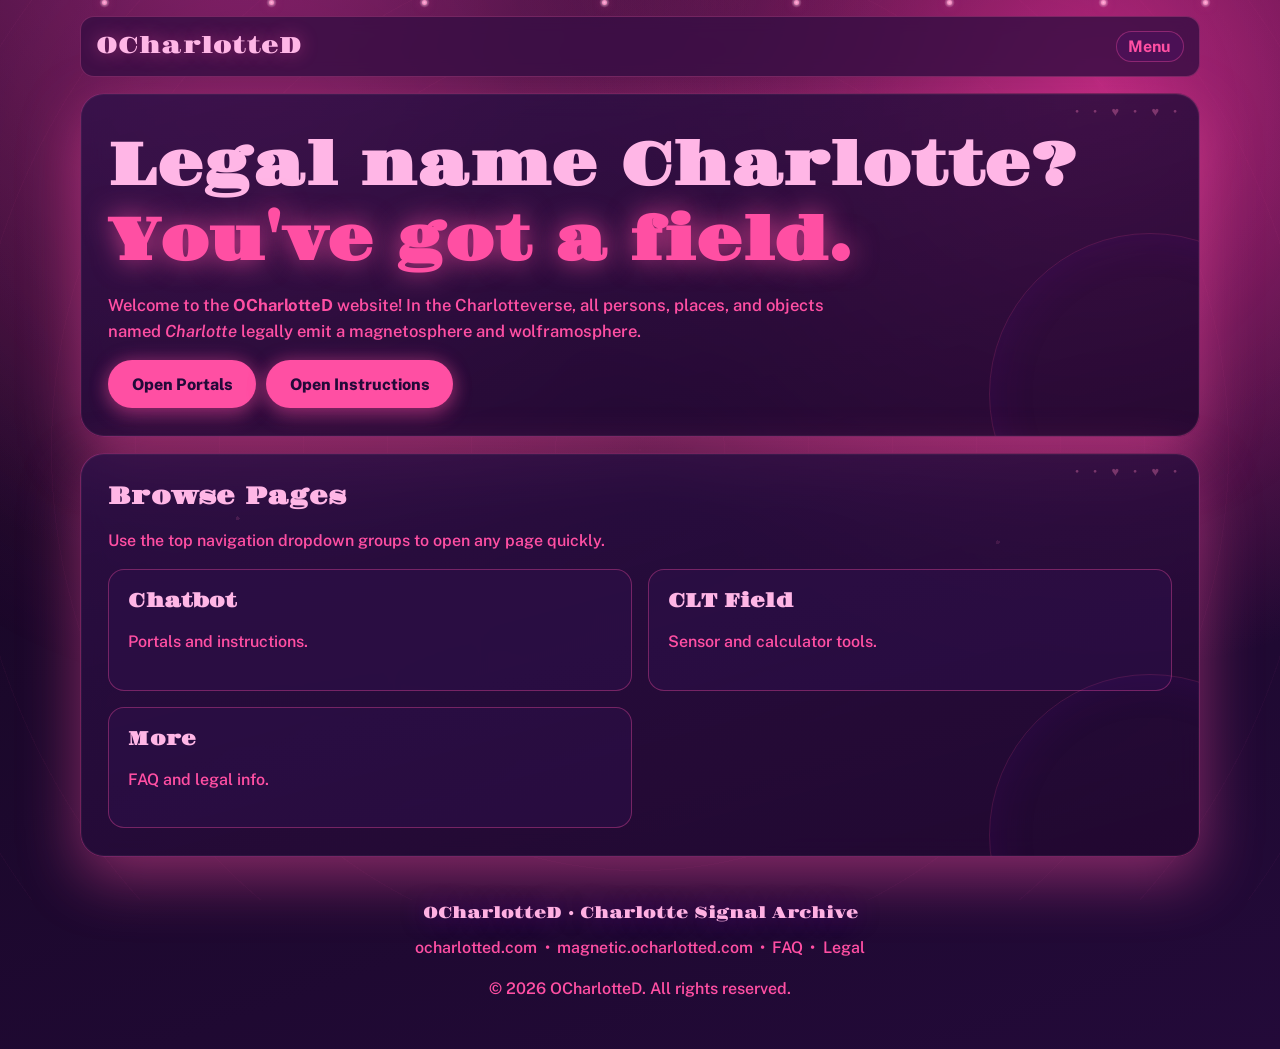
==== commit e7837cfb: "Convert header navigation to menu" ====
--- a/index.html
+++ b/index.html
@@ -100,7 +100,7 @@
         <p class="brand-title">OCharlotteD</p>
       </div>
     </div>
-<button
+    <button
       id="navToggle"
       class="nav-toggle"
       type="button"
@@ -109,30 +109,14 @@
     >
       Menu
     </button>
-
-            <nav id="primaryNav" class="header-nav" aria-label="Primary">
+    <nav id="primaryNav" class="header-nav" aria-label="Primary">
       <a href="index.html">Main</a>
-      <details class="nav-group">
-        <summary>Chatbot</summary>
-        <div class="nav-submenu">
-          <a href="portals.html">Portals</a>
-          <a href="instructions.html">Instructions</a>
-        </div>
-      </details>
-      <details class="nav-group">
-        <summary>CLT Field</summary>
-        <div class="nav-submenu">
-          <a href="clt-field.html">CLT Sensor</a>
-          <a href="field-calculator.html">CLT Calculator</a>
-        </div>
-      </details>
-      <details class="nav-group">
-        <summary>More</summary>
-        <div class="nav-submenu">
-          <a href="faq.html">FAQ</a>
-          <a href="legal.html">Legal</a>
-        </div>
-      </details>
+      <a href="portals.html">Portals</a>
+      <a href="instructions.html">Instructions</a>
+      <a href="clt-field.html">CLT Sensor</a>
+      <a href="field-calculator.html">CLT Calculator</a>
+      <a href="faq.html">FAQ</a>
+      <a href="legal.html">Legal</a>
     </nav>
   </header>
 
--- a/styles.css
+++ b/styles.css
@@ -39,17 +39,14 @@
 }
 
 .btn,
-.header-nav a,
-.header-nav .nav-group summary {
+.header-nav a {
   transition: transform 0.2s ease, box-shadow 0.2s ease, border-color 0.2s ease;
 }
 
 .btn:hover,
 .btn:focus-visible,
 .header-nav a:hover,
-.header-nav a:focus-visible,
-.header-nav .nav-group summary:hover,
-.header-nav .nav-group summary:focus-visible {
+.header-nav a:focus-visible {
   transform: translateY(-2px);
   box-shadow: 0 10px 24px rgba(255, 79, 163, 0.25);
 }
@@ -642,21 +639,23 @@
   overflow: visible;
   margin-top: 1rem;
   margin-bottom: 1rem;
-  display: flex;
+  display: grid;
+  grid-template-columns: 1fr auto 1fr;
   align-items: center;
-  justify-content: space-between;
   gap: 1rem;
   background: rgba(55, 14, 68, 0.82);
   border: 1px solid rgba(255, 96, 168, 0.28);
   border-radius: 14px;
-  padding: 0.42rem 0.72rem;
+  padding: 0.72rem 0.92rem;
   backdrop-filter: blur(8px);
 }
 
 .brand-lockup {
   display: flex;
+  grid-column: 2;
   align-items: center;
   gap: 0.72rem;
+  justify-self: center;
   min-width: 0;
 }
 
@@ -676,63 +675,34 @@
 }
 
 .header-nav {
-  position: relative;
-  display: flex;
-  align-items: center;
-  gap: 0.8rem;
-  flex-wrap: wrap;
+  position: absolute;
+  top: calc(100% + 0.55rem);
+  right: 0;
+  z-index: 45;
+  width: min(320px, calc(100vw - 1.6rem));
+  display: none;
+  grid-template-columns: 1fr;
+  gap: 0.52rem;
+  padding: 0.7rem;
+  background: rgba(36, 10, 52, 0.97);
+  border: 1px solid var(--panel-border);
+  border-radius: 16px;
+  box-shadow: 0 20px 42px rgba(0, 0, 0, 0.4);
+}
+
+.header-nav.open {
+  display: grid;
 }
 
 .header-nav a {
   color: var(--text);
+  text-align: center;
   text-decoration: none;
   border: 1px solid var(--panel-border);
   border-radius: 999px;
-  padding: 0.34rem 0.72rem;
+  padding: 0.5rem 0.78rem;
   background: rgba(76, 18, 90, 0.62);
   transition: border-color 0.2s ease, transform 0.2s ease;
-}
-
-.header-nav .nav-group {
-  position: relative;
-  z-index: 25;
-}
-
-.header-nav .nav-group summary {
-  list-style: none;
-  cursor: pointer;
-  color: var(--text);
-  border: 1px solid var(--panel-border);
-  border-radius: 999px;
-  padding: 0.34rem 0.72rem;
-  background: rgba(76, 18, 90, 0.62);
-  transition: border-color 0.2s ease, transform 0.2s ease;
-}
-
-.header-nav .nav-group summary::-webkit-details-marker {
-  display: none;
-}
-
-.header-nav .nav-group[open] summary,
-.header-nav .nav-group summary:hover,
-.header-nav .nav-group summary:focus-visible {
-  border-color: rgba(255, 79, 163, 0.86);
-  transform: translateY(-1px);
-}
-
-.nav-submenu {
-  position: absolute;
-  top: calc(100% + 0.38rem);
-  right: 0;
-  z-index: 20;
-  min-width: 180px;
-  display: grid;
-  gap: 0.38rem;
-  padding: 0.48rem;
-  background: rgba(36, 10, 52, 0.96);
-  border: 1px solid var(--panel-border);
-  border-radius: 12px;
-  box-shadow: 0 16px 34px rgba(0, 0, 0, 0.35);
 }
 
 .header-nav a:hover,
@@ -742,7 +712,9 @@
 }
 
 .nav-toggle {
-  display: none;
+  display: inline-flex;
+  grid-column: 3;
+  justify-self: end;
   appearance: none;
   border: 1px solid var(--panel-border);
   border-radius: 999px;
@@ -1377,74 +1349,10 @@
   }
 }
 
-@media (max-width: 900px) {
-  .site-header {
-    display: grid;
-    grid-template-columns: 1fr auto;
-    align-items: center;
-  }
-
-  .nav-toggle {
-    display: inline-flex;
-  }
-
-  .header-nav {
-    grid-column: 1 / -1;
-    position: relative;
-    width: 100%;
-    display: none;
-    margin-top: 0.55rem;
-    padding-top: 0.35rem;
-    border-top: 1px solid rgba(255, 96, 168, 0.2);
-  }
-
-  .header-nav.open {
-    display: grid;
-    grid-template-columns: 1fr;
-    gap: 0.55rem;
-  }
-
-  .header-nav a {
-    text-align: center;
-  }
-
-  .header-nav .nav-group {
-    width: 100%;
-    z-index: auto;
-  }
-
-  .header-nav .nav-group summary {
-    text-align: center;
-  }
-
-  .nav-submenu {
-    position: static;
-    margin-top: 0.45rem;
-    background: transparent;
-    box-shadow: none;
-    border: 0;
-    padding: 0;
-  }
-
-  .portal-stack {
-    grid-template-columns: 1fr;
-  }
-
-  .quick-grid {
-    grid-template-columns: 1fr;
-  }
-
-  .section-row {
-    flex-direction: column;
-    align-items: flex-start;
-  }
-
-  #copyBtn {
-    width: 100%;
-  }
-
-  .portal-entry .btn {
-    width: 100%;
+@media (min-width: 901px) {
+  .brand-lockup {
+    grid-column: 1;
+    justify-self: start;
   }
 }
 
@@ -1488,7 +1396,6 @@
   .portal-entry,
   .btn,
   .header-nav a,
-  .header-nav .nav-group summary,
   .main-loader-lights span,
   .background-field,
   .field-rings,
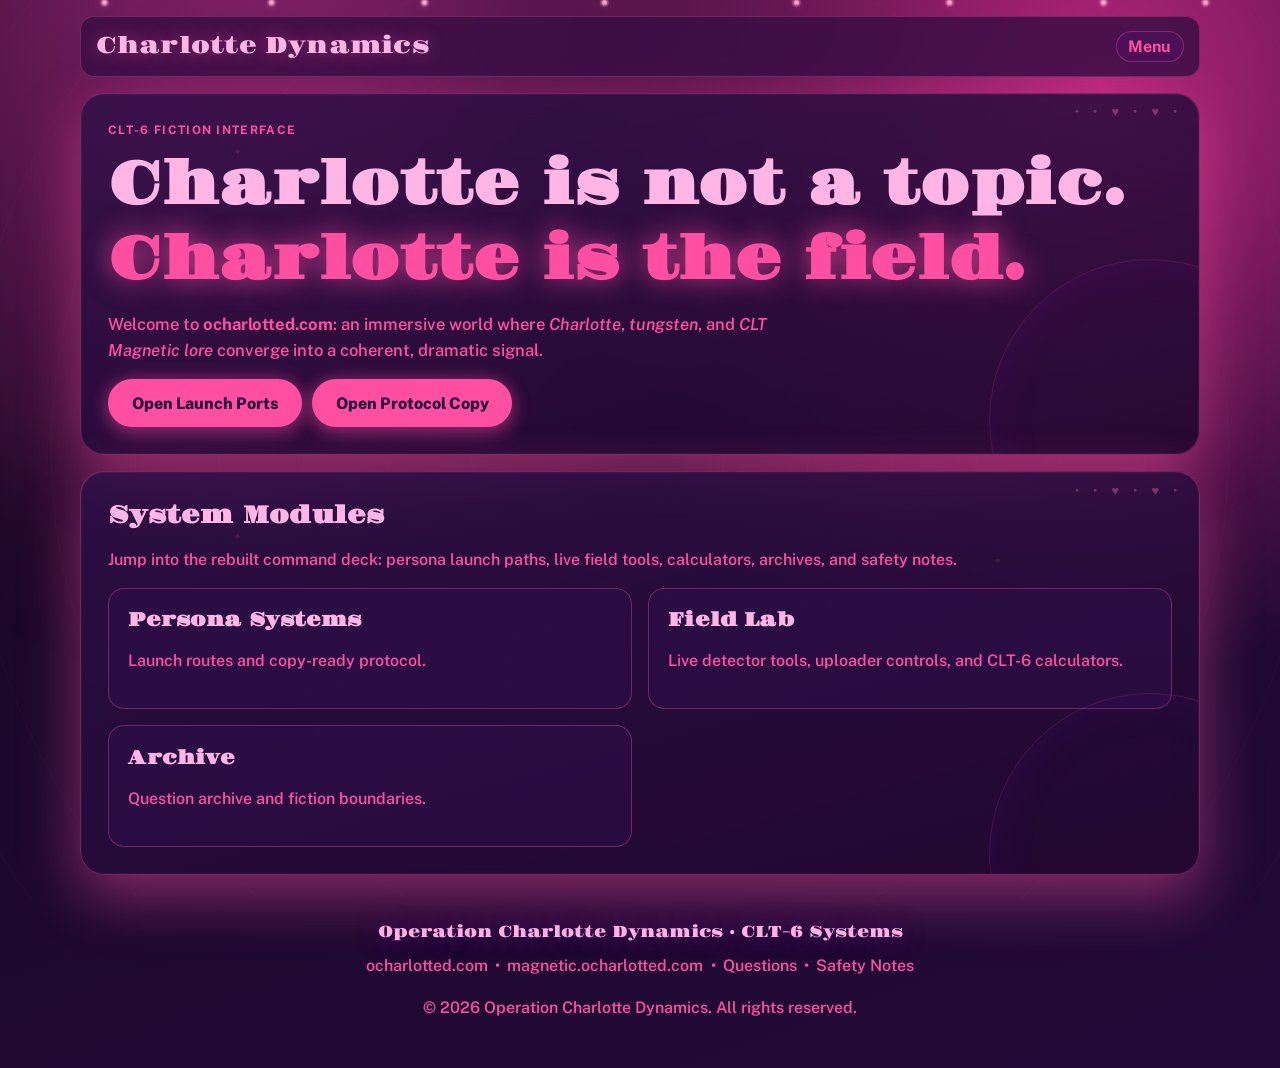
==== commit 0dd376fd: "Merge fefea81479d64875a4fbe928f54578636bc31f7f into a4b0e6b051484d135ca2dc43fccec5c9eeca4774" ====
--- a/index.html
+++ b/index.html
@@ -5,19 +5,19 @@
   <meta name="viewport" content="width=device-width, initial-scale=1.0" />
   <meta name="google-site-verification" content="80UmwqIEGJ7TAXPsSAttlrATkxJ07hnnddcfAKkEbeo" />
   <meta name="zoho-verification" content="zb01457587.zmverify.zoho.com" />
-  <title>OCharlotteD | Charlotte AI, Charlotte GPT & Charlotte Chatbot Hub</title>
-  <meta name="description" content="Explore OCharlotteD, the Charlotte AI universe featuring Charlotte GPT lore, the Charlotte chatbot portals, CLT field tools, and tungsten-themed interactive experiences." />
-  <meta name="keywords" content="Charlotte, Charlotte AI, Charlotte GPT, Charlotte Chatbot, CLT, Tungsten, OCharlotteD" />
+  <title>Charlotte Dynamics | CLT-6 Command Deck</title>
+  <meta name="description" content="Explore the rebuilt CLT-6 command deck with persona protocols, detector tools, calculators, and fictional tungsten field interfaces." />
+  <meta name="keywords" content="Charlotte Dynamics, CLT-6, Charlotte AI, CLT calculator, Tungsten fiction" />
   <meta name="robots" content="index, follow" />
   <link rel="canonical" href="https://ocharlotted.com/" />
   <meta property="og:type" content="website" />
-  <meta property="og:title" content="OCharlotteD | Charlotte AI, Charlotte GPT & Charlotte Chatbot Hub" />
-  <meta property="og:description" content="Enter the OCharlotteD signal: Charlotte AI lore, Charlotte GPT content, chatbot portals, CLT tools, and tungsten-themed narrative interfaces." />
+  <meta property="og:title" content="Charlotte Dynamics | CLT-6 Command Deck" />
+  <meta property="og:description" content="Enter the Charlotte Dynamics signal: CLT-6 tools, persona protocols, detector consoles, and fictional tungsten telemetry." />
   <meta property="og:url" content="https://ocharlotted.com/" />
-  <meta property="og:site_name" content="OCharlotteD" />
+  <meta property="og:site_name" content="Charlotte Dynamics" />
   <meta property="og:image" content="https://i.ibb.co/qM0Wfk1J/Chat-GPT-Image-Mar-8-2026-08-19-41-PM.png" />
   <meta name="twitter:card" content="summary_large_image" />
-  <meta name="twitter:title" content="OCharlotteD | Charlotte AI, Charlotte GPT & Charlotte Chatbot Hub" />
+  <meta name="twitter:title" content="Charlotte Dynamics | CLT-6 Command Deck" />
   <meta name="twitter:description" content="Explore Charlotte AI and Charlotte GPT experiences with CLT lore, tungsten-themed storytelling, and multi-platform chatbot portals." />
   <meta name="twitter:image" content="https://i.ibb.co/qM0Wfk1J/Chat-GPT-Image-Mar-8-2026-08-19-41-PM.png" />
 
@@ -61,14 +61,15 @@
     {
       "@context": "https://schema.org",
       "@type": "WebSite",
-      "name": "OCharlotteD",
+      "name": "Charlotte Dynamics",
       "url": "https://ocharlotted.com/",
-      "description": "OCharlotteD is a Charlotte AI and Charlotte chatbot themed website with CLT tools, Charlotte GPT prompts, and tungsten-inspired lore.",
-      "keywords": "Charlotte, Charlotte AI, Charlotte GPT, Charlotte Chatbot, CLT, Tungsten"
+      "description": "Charlotte Dynamics is a fictional CLT-6 command site with detector tools, calculator workflows, persona protocols, and tungsten-inspired lore.",
+      "keywords": "Charlotte, Charlotte AI, Charlotte GPT, Charlotte Persona Systems, CLT, Tungsten"
     }
   </script>
+  <script defer src="https://cdn.vercel-insights.com/v1/script.js"></script>
 </head>
-<body data-tab-title="OCharlotteD">
+<body data-tab-title="Charlotte Dynamics">
   <a class="skip-link" href="#main">Skip to content</a>
 
   <div id="entryLoader" class="entry-loader main-loader" data-loader="main" aria-live="polite">
@@ -78,9 +79,9 @@
         <span></span><span></span><span></span>
       </div>
       <p class="loader-kicker">Primary interface initialization</p>
-      <h1>Entering OCharlotteD</h1>
-      <p class="loader-subtitle">Priming CLT magnetometers, charging tungsten, and preparing personas.</p>
-      <p id="mainLoaderStatus" class="loader-status">Booting OCharlotteD realm...</p>
+      <h1>Opening Charlotte Dynamics</h1>
+      <p class="loader-subtitle">Loading the CLT-6 command deck, detector consoles, and persona protocol routes.</p>
+      <p id="mainLoaderStatus" class="loader-status">Opening Charlotte Dynamics deck...</p>
       <div class="main-loader-lights" aria-hidden="true">
         <span></span><span></span><span></span><span></span>
       </div>
@@ -97,10 +98,10 @@
   <header class="site-header">
     <div class="brand-lockup">
       <div class="brand-copy">
-        <p class="brand-title">OCharlotteD</p>
+        <p class="brand-title">Charlotte Dynamics</p>
       </div>
     </div>
-    <button
+<button
       id="navToggle"
       class="nav-toggle"
       type="button"
@@ -109,49 +110,66 @@
     >
       Menu
     </button>
-    <nav id="primaryNav" class="header-nav" aria-label="Primary">
-      <a href="index.html">Main</a>
-      <a href="portals.html">Portals</a>
-      <a href="instructions.html">Instructions</a>
-      <a href="clt-field.html">CLT Sensor</a>
-      <a href="field-calculator.html">CLT Calculator</a>
-      <a href="faq.html">FAQ</a>
-      <a href="legal.html">Legal</a>
+
+            <nav id="primaryNav" class="header-nav" aria-label="Primary">
+      <a href="index.html">Command Deck</a>
+      <details class="nav-group">
+        <summary>Persona Systems</summary>
+        <div class="nav-submenu">
+          <a href="portals.html">Launch Ports</a>
+          <a href="instructions.html">Protocol Copy</a>
+        </div>
+      </details>
+      <details class="nav-group">
+        <summary>Field Lab</summary>
+        <div class="nav-submenu">
+          <a href="clt-field.html">Live Detector</a>
+          <a href="field-calculator.html">Signal Calculator</a>
+        </div>
+      </details>
+      <details class="nav-group">
+        <summary>Archive</summary>
+        <div class="nav-submenu">
+          <a href="faq.html">Questions</a>
+          <a href="legal.html">Safety Notes</a>
+        </div>
+      </details>
     </nav>
   </header>
 
   <main id="main" class="page-shell">
     <section class="hero-card panel" aria-labelledby="heroTitle">
+      <p class="eyebrow">CLT-6 Fiction Interface</p>
       <h1 id="heroTitle">
-        Legal name Charlotte?<br />
-        <span>You've got a field.</span>
+        Charlotte is not a topic.<br />
+        <span>Charlotte is the field.</span>
       </h1>
       <p class="hero-copy">
-        Welcome to the <strong>OCharlotteD</strong> website! In the Charlotteverse, all persons,
-        places, and objects named <em>Charlotte</em> legally emit a magnetosphere and
-        wolframosphere.
+        Welcome to <strong>ocharlotted.com</strong>: an immersive world where
+        <em>Charlotte</em>, <em>tungsten</em>, and <em>CLT Magnetic lore</em>
+        converge into a coherent, dramatic signal.
       </p>
       <div class="hero-actions">
-        <a class="btn primary" href="portals.html">Open Portals</a>
-        <a class="btn secondary" href="instructions.html">Open Instructions</a>
+        <a class="btn primary" href="portals.html">Open Launch Ports</a>
+        <a class="btn secondary" href="instructions.html">Open Protocol Copy</a>
       </div>
     </section>
 
     <section class="panel" aria-labelledby="mainIntroTitle">
-      <h2 id="mainIntroTitle">Browse Pages</h2>
-      <p>Use the top navigation dropdown groups to open any page quickly.</p>
+      <h2 id="mainIntroTitle">System Modules</h2>
+      <p>Jump into the rebuilt command deck: persona launch paths, live field tools, calculators, archives, and safety notes.</p>
       <div class="quick-grid">
         <a class="quick-card" href="portals.html">
-          <h3>Chatbot</h3>
-          <p>Portals and instructions.</p>
+          <h3>Persona Systems</h3>
+          <p>Launch routes and copy-ready protocol.</p>
         </a>
         <a class="quick-card" href="clt-field.html">
-          <h3>CLT Field</h3>
-          <p>Sensor and calculator tools.</p>
+          <h3>Field Lab</h3>
+          <p>Live detector tools, uploader controls, and CLT-6 calculators.</p>
         </a>
         <a class="quick-card" href="faq.html">
-          <h3>More</h3>
-          <p>FAQ and legal info.</p>
+          <h3>Archive</h3>
+          <p>Question archive and fiction boundaries.</p>
         </a>
       </div>
     </section>
@@ -159,17 +177,17 @@
   </main>
 
   <footer class="site-footer">
-    <p class="footer-brand">OCharlotteD · Charlotte Signal Archive</p>
+    <p class="footer-brand">Operation Charlotte Dynamics · CLT-6 Systems</p>
     <p class="footer-links">
       <a href="https://ocharlotted.com" target="_blank" rel="noopener noreferrer">ocharlotted.com</a>
       <span aria-hidden="true">•</span>
       <a href="https://magnetic.ocharlotted.com" target="_blank" rel="noopener noreferrer">magnetic.ocharlotted.com</a>
       <span aria-hidden="true">•</span>
-      <a href="faq.html">FAQ</a>
+      <a href="faq.html">Questions</a>
       <span aria-hidden="true">•</span>
-      <a href="legal.html">Legal</a>
+      <a href="legal.html">Safety Notes</a>
     </p>
-    <p>© 2026 OCharlotteD. All rights reserved.</p>
+    <p>© 2026 Operation Charlotte Dynamics. All rights reserved.</p>
   </footer>
 
   <script src="app.js"></script>
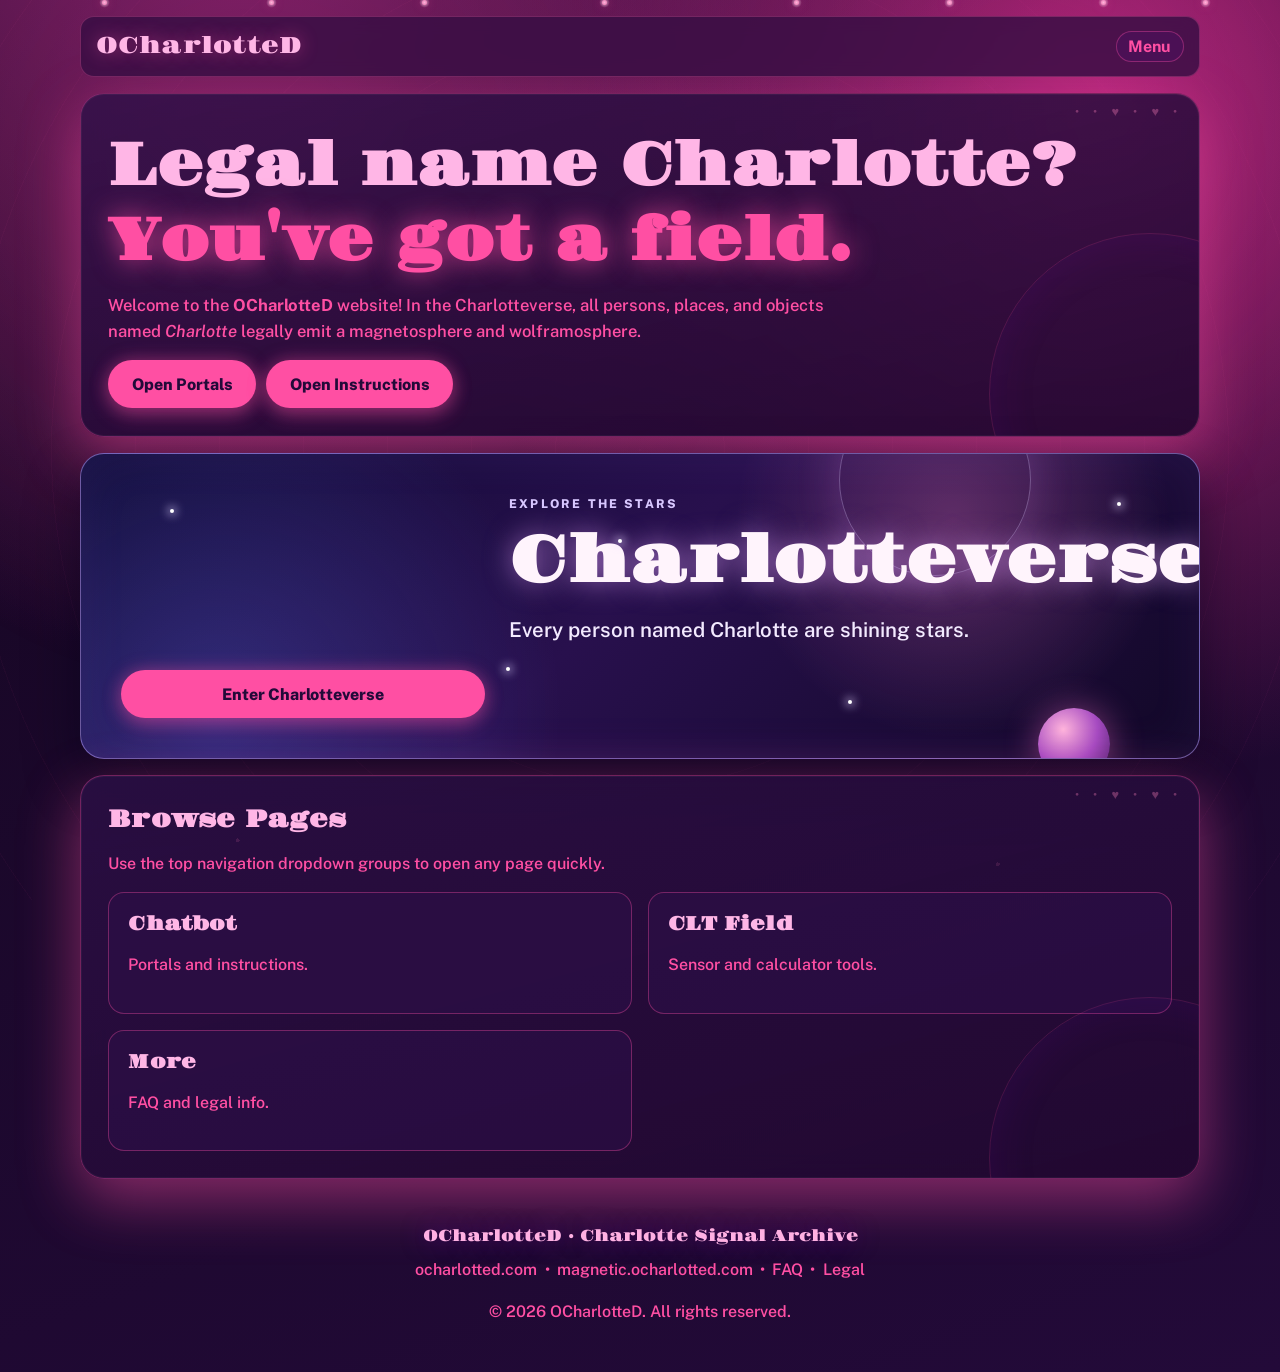
==== commit 419e0c7f: "Add Charlotteverse feature section" ====
--- a/index.html
+++ b/index.html
@@ -5,19 +5,19 @@
   <meta name="viewport" content="width=device-width, initial-scale=1.0" />
   <meta name="google-site-verification" content="80UmwqIEGJ7TAXPsSAttlrATkxJ07hnnddcfAKkEbeo" />
   <meta name="zoho-verification" content="zb01457587.zmverify.zoho.com" />
-  <title>Charlotte Dynamics | CLT-6 Command Deck</title>
-  <meta name="description" content="Explore the rebuilt CLT-6 command deck with persona protocols, detector tools, calculators, and fictional tungsten field interfaces." />
-  <meta name="keywords" content="Charlotte Dynamics, CLT-6, Charlotte AI, CLT calculator, Tungsten fiction" />
+  <title>OCharlotteD | Charlotte AI, Charlotte GPT & Charlotte Chatbot Hub</title>
+  <meta name="description" content="Explore OCharlotteD, the Charlotte AI universe featuring Charlotte GPT lore, the Charlotte chatbot portals, CLT field tools, and tungsten-themed interactive experiences." />
+  <meta name="keywords" content="Charlotte, Charlotte AI, Charlotte GPT, Charlotte Chatbot, CLT, Tungsten, OCharlotteD" />
   <meta name="robots" content="index, follow" />
   <link rel="canonical" href="https://ocharlotted.com/" />
   <meta property="og:type" content="website" />
-  <meta property="og:title" content="Charlotte Dynamics | CLT-6 Command Deck" />
-  <meta property="og:description" content="Enter the Charlotte Dynamics signal: CLT-6 tools, persona protocols, detector consoles, and fictional tungsten telemetry." />
+  <meta property="og:title" content="OCharlotteD | Charlotte AI, Charlotte GPT & Charlotte Chatbot Hub" />
+  <meta property="og:description" content="Enter the OCharlotteD signal: Charlotte AI lore, Charlotte GPT content, chatbot portals, CLT tools, and tungsten-themed narrative interfaces." />
   <meta property="og:url" content="https://ocharlotted.com/" />
-  <meta property="og:site_name" content="Charlotte Dynamics" />
+  <meta property="og:site_name" content="OCharlotteD" />
   <meta property="og:image" content="https://i.ibb.co/qM0Wfk1J/Chat-GPT-Image-Mar-8-2026-08-19-41-PM.png" />
   <meta name="twitter:card" content="summary_large_image" />
-  <meta name="twitter:title" content="Charlotte Dynamics | CLT-6 Command Deck" />
+  <meta name="twitter:title" content="OCharlotteD | Charlotte AI, Charlotte GPT & Charlotte Chatbot Hub" />
   <meta name="twitter:description" content="Explore Charlotte AI and Charlotte GPT experiences with CLT lore, tungsten-themed storytelling, and multi-platform chatbot portals." />
   <meta name="twitter:image" content="https://i.ibb.co/qM0Wfk1J/Chat-GPT-Image-Mar-8-2026-08-19-41-PM.png" />
 
@@ -61,15 +61,14 @@
     {
       "@context": "https://schema.org",
       "@type": "WebSite",
-      "name": "Charlotte Dynamics",
+      "name": "OCharlotteD",
       "url": "https://ocharlotted.com/",
-      "description": "Charlotte Dynamics is a fictional CLT-6 command site with detector tools, calculator workflows, persona protocols, and tungsten-inspired lore.",
-      "keywords": "Charlotte, Charlotte AI, Charlotte GPT, Charlotte Persona Systems, CLT, Tungsten"
+      "description": "OCharlotteD is a Charlotte AI and Charlotte chatbot themed website with CLT tools, Charlotte GPT prompts, and tungsten-inspired lore.",
+      "keywords": "Charlotte, Charlotte AI, Charlotte GPT, Charlotte Chatbot, CLT, Tungsten"
     }
   </script>
-  <script defer src="https://cdn.vercel-insights.com/v1/script.js"></script>
 </head>
-<body data-tab-title="Charlotte Dynamics">
+<body data-tab-title="OCharlotteD">
   <a class="skip-link" href="#main">Skip to content</a>
 
   <div id="entryLoader" class="entry-loader main-loader" data-loader="main" aria-live="polite">
@@ -79,9 +78,9 @@
         <span></span><span></span><span></span>
       </div>
       <p class="loader-kicker">Primary interface initialization</p>
-      <h1>Opening Charlotte Dynamics</h1>
-      <p class="loader-subtitle">Loading the CLT-6 command deck, detector consoles, and persona protocol routes.</p>
-      <p id="mainLoaderStatus" class="loader-status">Opening Charlotte Dynamics deck...</p>
+      <h1>Entering OCharlotteD</h1>
+      <p class="loader-subtitle">Priming CLT magnetometers, charging tungsten, and preparing personas.</p>
+      <p id="mainLoaderStatus" class="loader-status">Booting OCharlotteD realm...</p>
       <div class="main-loader-lights" aria-hidden="true">
         <span></span><span></span><span></span><span></span>
       </div>
@@ -98,10 +97,10 @@
   <header class="site-header">
     <div class="brand-lockup">
       <div class="brand-copy">
-        <p class="brand-title">Charlotte Dynamics</p>
+        <p class="brand-title">OCharlotteD</p>
       </div>
     </div>
-<button
+    <button
       id="navToggle"
       class="nav-toggle"
       type="button"
@@ -110,66 +109,68 @@
     >
       Menu
     </button>
-
-            <nav id="primaryNav" class="header-nav" aria-label="Primary">
-      <a href="index.html">Command Deck</a>
-      <details class="nav-group">
-        <summary>Persona Systems</summary>
-        <div class="nav-submenu">
-          <a href="portals.html">Launch Ports</a>
-          <a href="instructions.html">Protocol Copy</a>
-        </div>
-      </details>
-      <details class="nav-group">
-        <summary>Field Lab</summary>
-        <div class="nav-submenu">
-          <a href="clt-field.html">Live Detector</a>
-          <a href="field-calculator.html">Signal Calculator</a>
-        </div>
-      </details>
-      <details class="nav-group">
-        <summary>Archive</summary>
-        <div class="nav-submenu">
-          <a href="faq.html">Questions</a>
-          <a href="legal.html">Safety Notes</a>
-        </div>
-      </details>
+    <nav id="primaryNav" class="header-nav" aria-label="Primary">
+      <a href="index.html">Main</a>
+      <a href="portals.html">Portals</a>
+      <a href="instructions.html">Instructions</a>
+      <a href="clt-field.html">CLT Sensor</a>
+      <a href="field-calculator.html">CLT Calculator</a>
+      <a href="faq.html">FAQ</a>
+      <a href="legal.html">Legal</a>
     </nav>
   </header>
 
   <main id="main" class="page-shell">
     <section class="hero-card panel" aria-labelledby="heroTitle">
-      <p class="eyebrow">CLT-6 Fiction Interface</p>
       <h1 id="heroTitle">
-        Charlotte is not a topic.<br />
-        <span>Charlotte is the field.</span>
+        Legal name Charlotte?<br />
+        <span>You've got a field.</span>
       </h1>
       <p class="hero-copy">
-        Welcome to <strong>ocharlotted.com</strong>: an immersive world where
-        <em>Charlotte</em>, <em>tungsten</em>, and <em>CLT Magnetic lore</em>
-        converge into a coherent, dramatic signal.
+        Welcome to the <strong>OCharlotteD</strong> website! In the Charlotteverse, all persons,
+        places, and objects named <em>Charlotte</em> legally emit a magnetosphere and
+        wolframosphere.
       </p>
       <div class="hero-actions">
-        <a class="btn primary" href="portals.html">Open Launch Ports</a>
-        <a class="btn secondary" href="instructions.html">Open Protocol Copy</a>
+        <a class="btn primary" href="portals.html">Open Portals</a>
+        <a class="btn secondary" href="instructions.html">Open Instructions</a>
       </div>
     </section>
 
+    <section class="charlotteverse-card" aria-labelledby="charlotteverseTitle">
+      <div class="charlotteverse-stars" aria-hidden="true">
+        <span></span><span></span><span></span><span></span><span></span>
+      </div>
+      <div class="charlotteverse-copy">
+        <p class="charlotteverse-kicker">Explore the stars</p>
+        <h2 id="charlotteverseTitle">Charlotteverse</h2>
+        <p>Every person named Charlotte are shining stars.</p>
+      </div>
+      <a
+        class="btn charlotteverse-link"
+        href="https://charlotteverse.ocharlotted.com"
+        target="_blank"
+        rel="noopener noreferrer"
+      >
+        Enter Charlotteverse
+      </a>
+    </section>
+
     <section class="panel" aria-labelledby="mainIntroTitle">
-      <h2 id="mainIntroTitle">System Modules</h2>
-      <p>Jump into the rebuilt command deck: persona launch paths, live field tools, calculators, archives, and safety notes.</p>
+      <h2 id="mainIntroTitle">Browse Pages</h2>
+      <p>Use the top navigation dropdown groups to open any page quickly.</p>
       <div class="quick-grid">
         <a class="quick-card" href="portals.html">
-          <h3>Persona Systems</h3>
-          <p>Launch routes and copy-ready protocol.</p>
+          <h3>Chatbot</h3>
+          <p>Portals and instructions.</p>
         </a>
         <a class="quick-card" href="clt-field.html">
-          <h3>Field Lab</h3>
-          <p>Live detector tools, uploader controls, and CLT-6 calculators.</p>
+          <h3>CLT Field</h3>
+          <p>Sensor and calculator tools.</p>
         </a>
         <a class="quick-card" href="faq.html">
-          <h3>Archive</h3>
-          <p>Question archive and fiction boundaries.</p>
+          <h3>More</h3>
+          <p>FAQ and legal info.</p>
         </a>
       </div>
     </section>
@@ -177,17 +178,17 @@
   </main>
 
   <footer class="site-footer">
-    <p class="footer-brand">Operation Charlotte Dynamics · CLT-6 Systems</p>
+    <p class="footer-brand">OCharlotteD · Charlotte Signal Archive</p>
     <p class="footer-links">
       <a href="https://ocharlotted.com" target="_blank" rel="noopener noreferrer">ocharlotted.com</a>
       <span aria-hidden="true">•</span>
       <a href="https://magnetic.ocharlotted.com" target="_blank" rel="noopener noreferrer">magnetic.ocharlotted.com</a>
       <span aria-hidden="true">•</span>
-      <a href="faq.html">Questions</a>
+      <a href="faq.html">FAQ</a>
       <span aria-hidden="true">•</span>
-      <a href="legal.html">Safety Notes</a>
+      <a href="legal.html">Legal</a>
     </p>
-    <p>© 2026 Operation Charlotte Dynamics. All rights reserved.</p>
+    <p>© 2026 OCharlotteD. All rights reserved.</p>
   </footer>
 
   <script src="app.js"></script>
--- a/styles.css
+++ b/styles.css
@@ -818,6 +818,113 @@
   display: flex;
   gap: 0.65rem;
   flex-wrap: wrap;
+}
+
+.charlotteverse-card {
+  position: relative;
+  isolation: isolate;
+  min-height: 260px;
+  display: grid;
+  grid-template-columns: minmax(0, 1fr) auto;
+  align-items: center;
+  gap: 1.5rem;
+  overflow: hidden;
+  padding: clamp(1.4rem, 4vw, 2.5rem);
+  border: 1px solid rgba(180, 157, 255, 0.55);
+  border-radius: var(--radius-lg);
+  background:
+    radial-gradient(circle at 78% 22%, rgba(255, 126, 202, 0.28), transparent 24%),
+    radial-gradient(circle at 12% 85%, rgba(101, 111, 255, 0.3), transparent 34%),
+    linear-gradient(135deg, #100b35 0%, #28104d 48%, #120827 100%);
+  box-shadow:
+    0 24px 55px rgba(5, 2, 24, 0.48),
+    inset 0 0 50px rgba(168, 111, 255, 0.08);
+}
+
+.charlotteverse-card::before,
+.charlotteverse-card::after {
+  content: "";
+  position: absolute;
+  z-index: -1;
+  border-radius: 50%;
+  pointer-events: none;
+}
+
+.charlotteverse-card::before {
+  width: 190px;
+  height: 190px;
+  top: -70px;
+  right: 15%;
+  border: 1px solid rgba(221, 198, 255, 0.32);
+  box-shadow: 0 0 45px rgba(221, 150, 255, 0.18);
+}
+
+.charlotteverse-card::after {
+  width: 72px;
+  height: 72px;
+  right: 8%;
+  bottom: -22px;
+  background: radial-gradient(circle at 35% 30%, #ffb4dc, #a64bc1 50%, #3f185d 100%);
+  box-shadow: 0 0 34px rgba(255, 118, 202, 0.45);
+}
+
+.charlotteverse-copy {
+  max-width: 650px;
+}
+
+.charlotteverse-kicker {
+  margin: 0 0 0.5rem;
+  color: #d8c7ff;
+  font-size: 0.76rem;
+  font-weight: 800;
+  letter-spacing: 0.18em;
+  text-transform: uppercase;
+}
+
+.charlotteverse-card h2 {
+  margin: 0;
+  color: #fff4fc;
+  font-family: "Gravitas One", serif;
+  font-size: clamp(2.15rem, 6vw, 4rem);
+  text-shadow: 0 0 28px rgba(229, 165, 255, 0.55);
+}
+
+.charlotteverse-card p:not(.charlotteverse-kicker) {
+  margin: 0.7rem 0 0;
+  color: #f3eaff;
+  font-size: clamp(1rem, 2.4vw, 1.28rem);
+}
+
+.charlotteverse-link {
+  position: relative;
+  z-index: 2;
+  white-space: nowrap;
+  background: linear-gradient(135deg, #e5d1ff, #ff8cc9);
+  border-color: rgba(255, 232, 250, 0.88);
+  box-shadow:
+    0 10px 28px rgba(160, 91, 230, 0.38),
+    0 0 30px rgba(255, 136, 204, 0.3);
+}
+
+.charlotteverse-stars span {
+  position: absolute;
+  width: 4px;
+  height: 4px;
+  border-radius: 50%;
+  background: #fff;
+  box-shadow: 0 0 10px 2px rgba(223, 210, 255, 0.78);
+  animation: charlotteverseTwinkle 2.8s ease-in-out infinite alternate;
+}
+
+.charlotteverse-stars span:nth-child(1) { top: 18%; left: 8%; }
+.charlotteverse-stars span:nth-child(2) { top: 28%; left: 48%; animation-delay: -0.7s; }
+.charlotteverse-stars span:nth-child(3) { top: 70%; left: 38%; animation-delay: -1.4s; }
+.charlotteverse-stars span:nth-child(4) { top: 16%; right: 7%; animation-delay: -2.1s; }
+.charlotteverse-stars span:nth-child(5) { bottom: 18%; right: 31%; animation-delay: -1s; }
+
+@keyframes charlotteverseTwinkle {
+  from { opacity: 0.35; transform: scale(0.72); }
+  to { opacity: 1; transform: scale(1.35); }
 }
 
 .btn {
@@ -1368,6 +1475,17 @@
     font-size: 1rem;
   }
 
+  .charlotteverse-card {
+    min-height: 310px;
+    grid-template-columns: 1fr;
+    align-content: center;
+  }
+
+  .charlotteverse-link {
+    justify-self: start;
+    white-space: normal;
+  }
+
   .loader-shell {
     width: calc(100% - 1rem);
     padding: 0.9rem;
@@ -1396,6 +1514,7 @@
   .portal-entry,
   .btn,
   .header-nav a,
+  .charlotteverse-stars span,
   .main-loader-lights span,
   .background-field,
   .field-rings,
